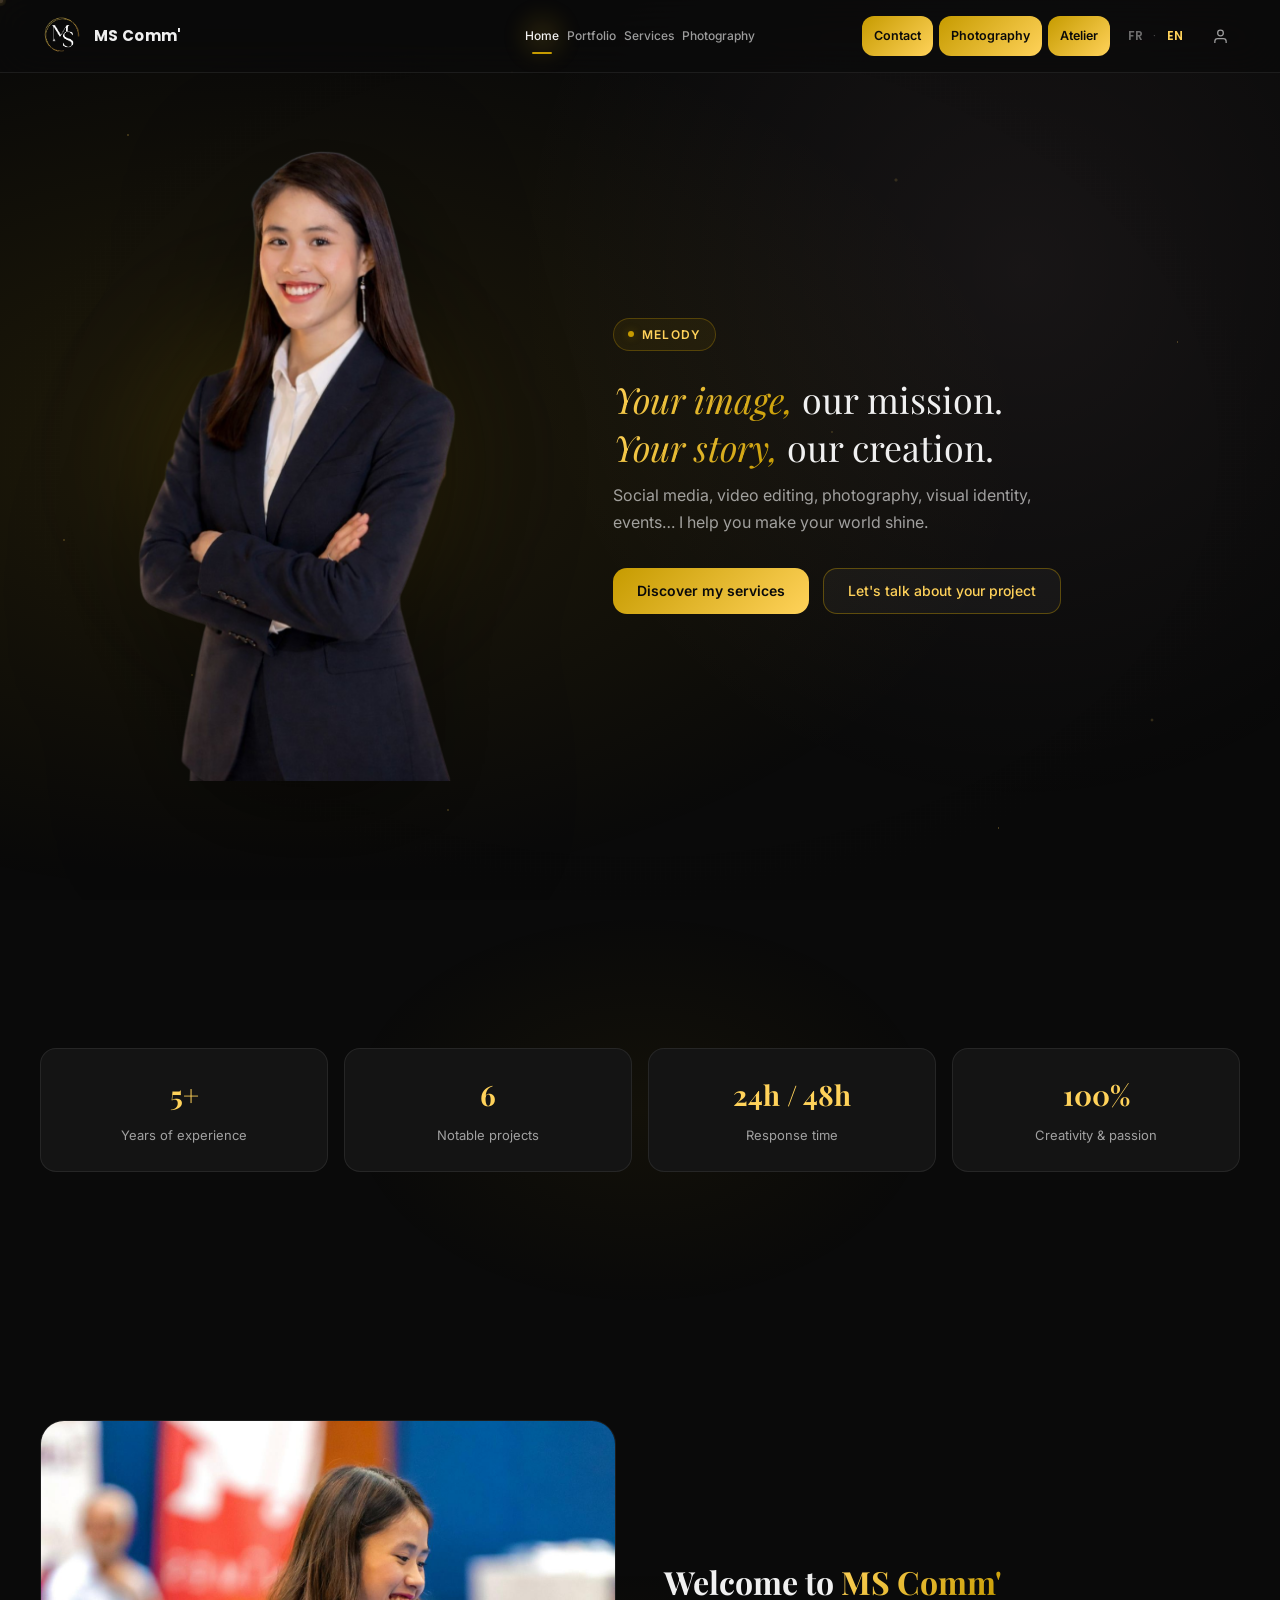
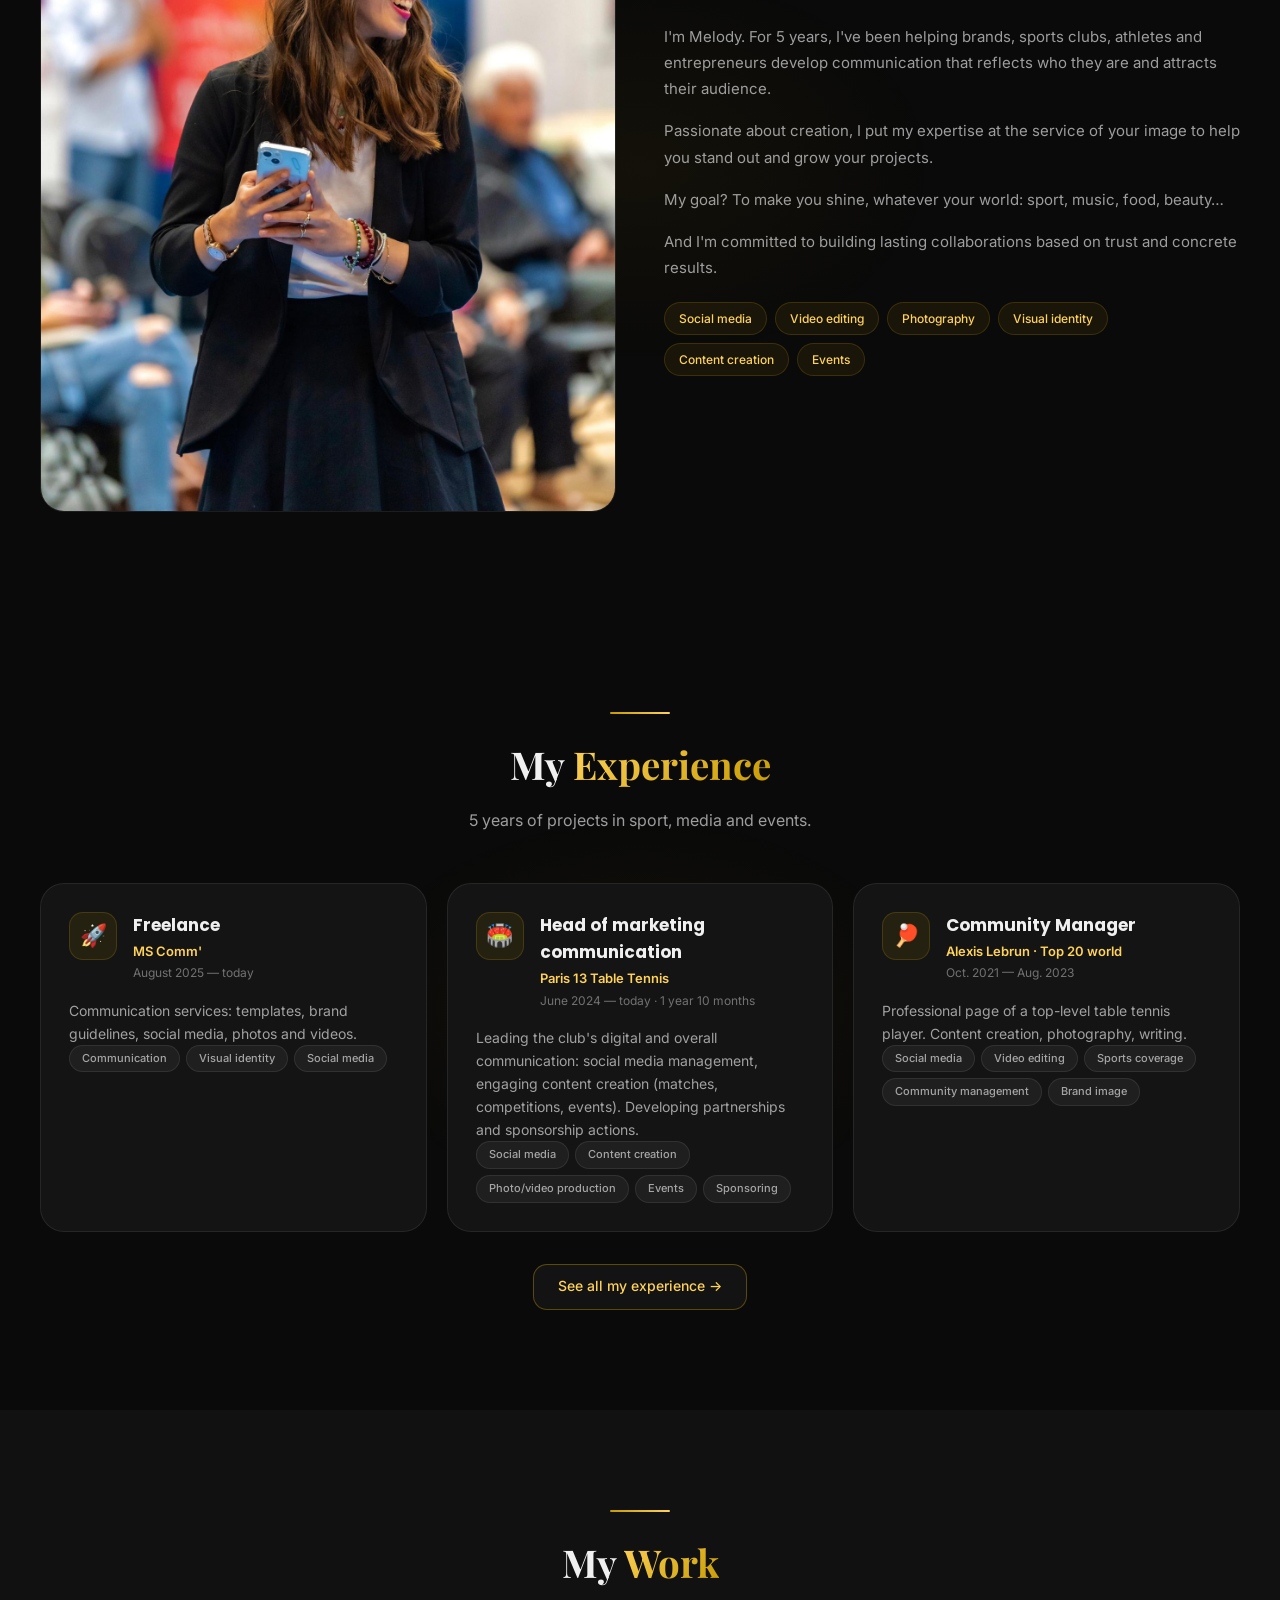
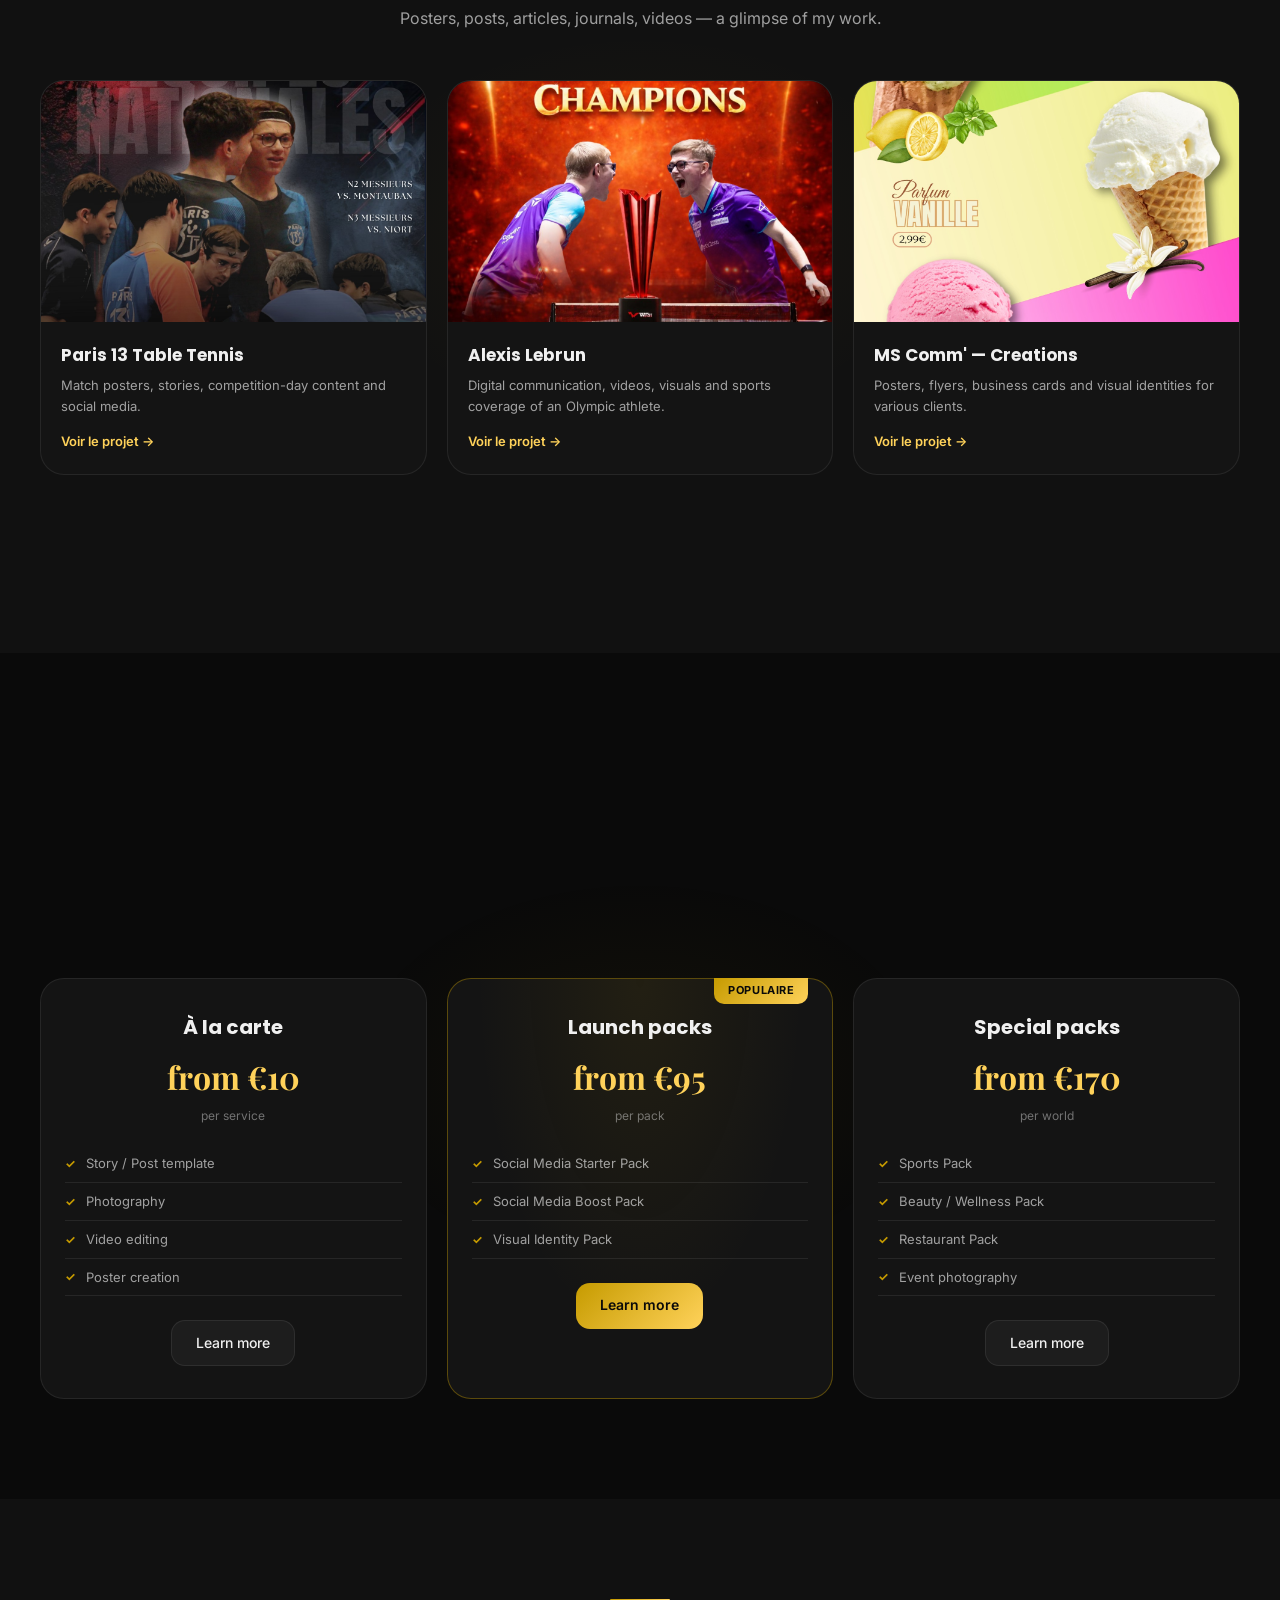
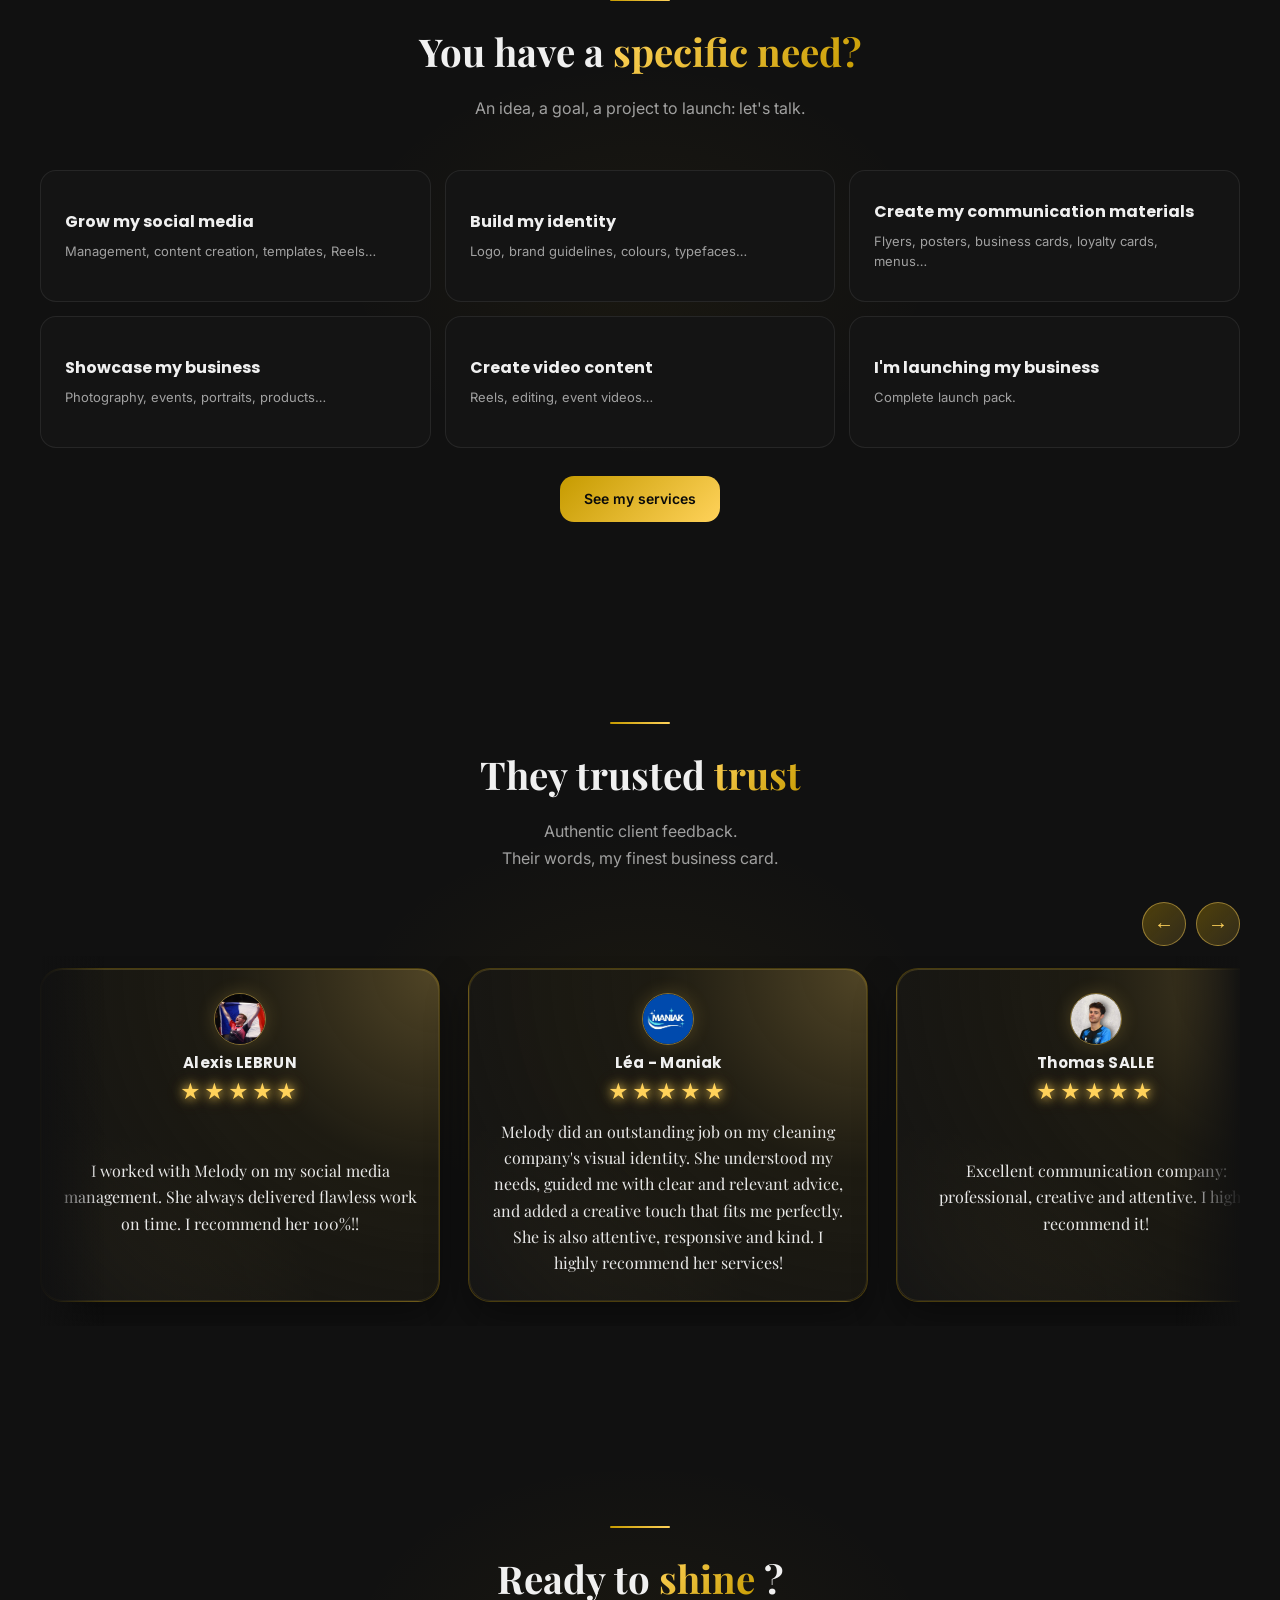
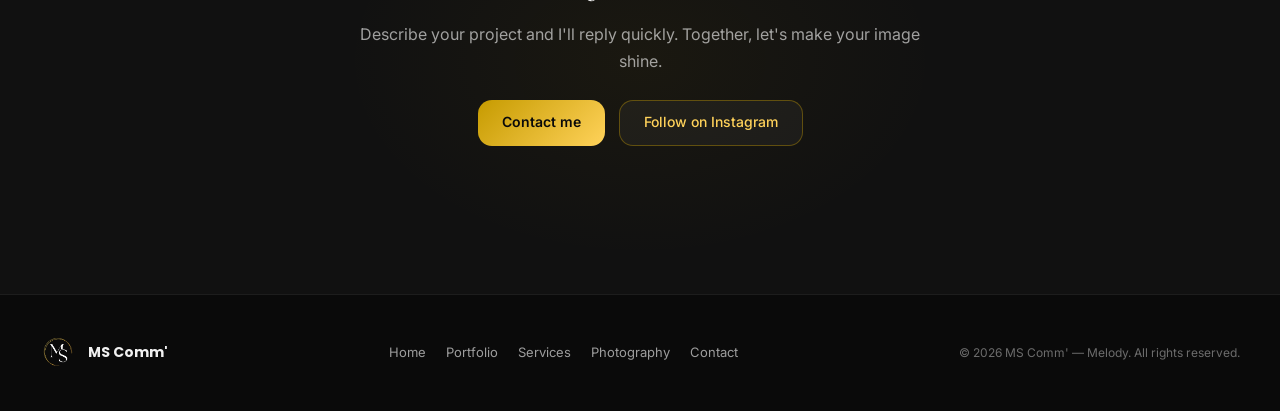
==== index.html @ a0e19357 "fix: align responsive public header" ====
<!doctype html>
<html lang="fr">
<head>
  <meta charset="UTF-8" />
  <meta name="viewport" content="width=device-width, initial-scale=1.0" />
  <meta name="color-scheme" content="dark" />
  <title>MS Comm' | Prestations de services de communication</title>
  <meta name="description" content="Des supports de communication créatifs, pensés pour votre activité." />
  <meta name="keywords" content="communication sportive, agence communication sport, média sportif, événementiel sportif Paris, réseaux sociaux sport, photographie sportive, vidéo sport, contenu sportif, identité visuelle club, marketing sportif, communication athlète, Melody MS Comm, Paris, Île-de-France" />
  <meta name="author" content="Melody MS Comm'" />
  <meta name="robots" content="index, follow" />
  <meta name="geo.region" content="FR-75" />
  <meta name="geo.placename" content="Paris" />
  <meta name="geo.position" content="48.8566;2.3522" />
  <meta name="ICBM" content="48.8566,2.3522" />
  <meta name="language" content="fr" />
  <meta name="category" content="Communication, Sport, Média, Événementiel" />
  
  <!-- Open Graph / Facebook -->
  <meta property="og:type" content="website" />
  <meta property="og:url" content="https://ms-comm.github.io/" />
  <meta property="og:title" content="MS Comm' | Prestations de services de communication" />
  <meta property="og:description" content="Des supports de communication créatifs, pensés pour votre activité." />
  <meta property="og:image" content="https://ms-comm.github.io/assets/data/logo_white-removebg.png" />
  <meta property="og:locale" content="fr_FR" />
  <meta property="og:site_name" content="MS Comm'" />
  
  <!-- Twitter -->
  <meta property="twitter:card" content="summary_large_image" />
  <meta property="twitter:url" content="https://ms-comm.github.io/" />
  <meta property="twitter:title" content="MS Comm' | Prestations de services de communication" />
  <meta property="twitter:description" content="Des supports de communication créatifs, pensés pour votre activité." />
  <meta property="twitter:image" content="https://ms-comm.github.io/assets/data/logo_white-removebg.png" />
  <meta property="twitter:creator" content="@mscomm" />
  <link rel="canonical" href="https://ms-comm.github.io/" />
  <link rel="manifest" href="manifest.json" />
  <link rel="icon" type="image/png" href="assets/data/logo_white-removebg.png" />
  <link rel="apple-touch-icon" href="assets/data/logo_white-removebg.png" />
  <link rel="preconnect" href="https://fonts.googleapis.com" />
  <link rel="preconnect" href="https://fonts.gstatic.com" crossorigin />
  <link rel="stylesheet" href="assets/css/style.css?v=20260926" />
  <link rel="stylesheet" href="assets/css/account.css?v=20260913" />
  <script src="assets/js/main.js?v=20260925" defer></script>
  <script src="assets/js/i18n.js?v=20260921" defer></script>
  <script src="assets/js/account.js?v=20260918" defer></script>
  <script src="assets/js/track.js" defer></script>
  <link rel="sitemap" type="application/xml" href="/sitemap.xml" />

  <!-- JSON-LD Schema.org -->
  <script type="application/ld+json">
  {
    "@context": "https://schema.org",
    "@type": "ProfessionalService",
    "name": "MS Comm'",
    "url": "https://ms-comm.github.io/",
    "logo": "https://ms-comm.github.io/assets/data/logo_white-removebg.png",
    "image": "https://ms-comm.github.io/assets/data/logo_white-removebg.png",
    "description": "Spécialiste en communication sportive, média et événementiel à Paris. Création de contenu, réseaux sociaux, photographie, vidéo, identité visuelle.",
    "address": {
      "@type": "PostalAddress",
      "addressLocality": "Paris",
      "addressRegion": "Île-de-France",
      "addressCountry": "FR"
    },
    "geo": {
      "@type": "GeoCoordinates",
      "latitude": 48.8566,
      "longitude": 2.3522
    },
    "areaServed": "Paris, Île-de-France, France",
    "founder": {
      "@type": "Person",
      "name": "Melody",
      "jobTitle": "Chargée de communication"
    },
    "serviceType": ["Communication sportive", "Gestion réseaux sociaux", "Photographie sportive", "Vidéo événementielle", "Identité visuelle", "Community management"],
    "priceRange": "€€",
    "sameAs": [
      "https://www.instagram.com/ms_communication_france/"
    ]
  }
  </script>
</head>
<body>

  <canvas id="sparkle-canvas"></canvas>

  <header class="topbar">
    <div class="container">
      <div class="topbar-inner">
        <a class="brand" href="index.html">
          <img class="brand-logo" src="assets/data/logo_black-removebg.png" alt="MS Comm' logo" />
          <div class="brand-text">
            <strong>MS Comm'</strong>
            <span data-i18n="nav.tagline">Prestataire de services de communication</span>
          </div>
        </a>

        <nav class="nav">
          <a href="index.html" class="active" data-i18n="nav.home">Accueil</a>
          <a href="experiences.html" data-i18n="nav.experiences">Expériences</a>
          <a href="services.html" data-i18n="nav.services">Services</a>
          <a href="portfolio.html" data-i18n="nav.portfolio">Portfolio</a>
          <a href="photos.html" data-i18n="nav.photography">Photographie</a>
          <a href="contact.html" data-i18n="nav.contact">Contact</a>
        </nav>

        <div class="nav-actions" style="display:flex;align-items:center;gap:10px">
          <a class="nav-cta" href="contact.html" data-i18n="nav.cta">Demander un devis</a>
          <button class="mobile-toggle" id="menuBtn" type="button" aria-label="Menu">
            <svg width="20" height="20" viewBox="0 0 24 24" fill="none"><path d="M4 7h16M4 12h16M4 17h16" stroke="currentColor" stroke-width="2" stroke-linecap="round"/></svg>
          </button>
        </div>
      </div>
    </div>
  </header>

  <div class="drawer" id="drawer">
    <a href="index.html" data-i18n="nav.home">Accueil</a>
    <a href="experiences.html" data-i18n="nav.experiences">Expériences</a>
    <a href="services.html" data-i18n="nav.services">Services</a>
    <a href="portfolio.html" data-i18n="nav.portfolio">Portfolio</a>
    <a href="photos.html" data-i18n="nav.photography">Photographie</a>
    <a href="contact.html" data-i18n="nav.contact">Contact</a>
  </div>

  <main>

    <!-- ===== HERO ===== -->
    <section class="page-hero" id="home">
      <div class="container">
        <div class="hero-split">

          <div class="hero-image-wrap reveal-left">
            <div class="hero-glow"></div>
            <img src="assets/data/Melody_detour_rmbg_image_2.png" alt="Melody — MS Comm'" />
          </div>

          <div class="hero-content reveal-right">
            <div class="hero-label"><span class="dot"></span> Melody</div>

            <h1 class="hero-quote">
              <span class="gold" data-i18n="hero.line1a">Votre image,</span> <span data-i18n="hero.line1b">notre mission.</span><br>
              <span class="gold" data-i18n="hero.line2a">Votre histoire,</span> <span data-i18n="hero.line2b">notre création.</span>
            </h1>

            <p class="hero-sub" data-i18n="hero.sub">
              Réseaux sociaux, montage vidéo, photographie, identité visuelle, événementiel…
              Je vous accompagne pour faire briller votre univers.
            </p>

            <div class="hero-btns">
              <a class="btn btn-gold" href="services.html" data-i18n="hero.btn.services">Découvrir mes services</a>
              <a class="btn btn-outline-gold" href="contact.html" data-i18n="hero.btn.contact">Parlons de votre projet</a>
            </div>
          </div>

        </div>
      </div>
    </section>

    <!-- ===== STATS ===== -->
    <section class="section has-glow">
      <div class="container">
        <div class="stats-bar reveal stagger">
          <div class="stat-item">
            <strong data-i18n="stats.years.num">5+</strong>
            <span data-i18n="stats.years.label">Années d'expérience</span>
          </div>
          <div class="stat-item">
            <strong data-i18n="stats.projects.num">6</strong>
            <span data-i18n="stats.projects.label">Projets marquants</span>
          </div>
          <div class="stat-item">
            <strong data-i18n="stats.speed.num">24h / 48h</strong>
            <span data-i18n="stats.speed.label">Réactivité</span>
          </div>
          <div class="stat-item">
            <strong data-i18n="stats.creativity.num">100%</strong>
            <span data-i18n="stats.creativity.label">Créativité & passion</span>
          </div>
        </div>
      </div>
    </section>

    <!-- ===== À PROPOS ===== -->
    <section class="section has-glow" id="about">
      <div class="container">
        <div class="about-split">
          <div class="about-image reveal-left">
            <img src="assets/data/Melody_image_1.jpeg" alt="Melody en événement sportif" />
          </div>
          <div class="about-text reveal-right">
            <h2><span data-i18n="about.title">Bienvenue chez</span> <span class="gold">MS Comm'</span></h2>
            <p data-i18n="about.p1">
              Je m'appelle Melody. Depuis 5 ans, j'accompagne marques, clubs de sport, athlètes et entrepreneurs
              à développer une communication qui leur ressemble et qui attire leur audience.
            </p>
            <p data-i18n="about.p2">
              Passionnée de création, je mets mon expertise au service de votre image pour vous aider
              à vous démarquer et à faire grandir vos projets.
            </p>
            <p data-i18n="about.p3">
              Mon objectif ? Vous faire briller, quel que soit votre univers : sport, musique, restauration, beauté…
            </p>
            <p data-i18n="about.p4">
              Et j'ai à cœur de construire des collaborations durables, basées sur la confiance et des résultats concrets.
            </p>
            <div class="skills">
              <span class="skill-tag" data-i18n="skills.social">Réseaux sociaux</span>
              <span class="skill-tag" data-i18n="skills.video">Montage vidéo</span>
              <span class="skill-tag" data-i18n="skills.photo">Photographie</span>
              <span class="skill-tag" data-i18n="skills.visual">Identité visuelle</span>
              <span class="skill-tag" data-i18n="skills.content">Création de contenu</span>
              <span class="skill-tag" data-i18n="skills.events">Événementiel</span>
            </div>
          </div>
        </div>
      </div>
    </section>

    <!-- ===== APERÇU EXPÉRIENCES ===== -->
    <section class="section has-glow">
      <div class="container">
        <div class="section-header reveal">
          <div class="section-line"></div>
          <h2>Mes <span class="gold">Expériences</span></h2>
          <p data-i18n="index.exp.sub">5 ans de projets dans le sport, les médias, et l'événementiel.</p>
        </div>

        <div class="exp-grid reveal stagger">

          <div class="exp-card">
            <div class="exp-card-head">
              <div class="exp-icon">🚀</div>
              <div class="exp-meta">
                <h3 data-i18n="index.exp.card1.role">Auto-entrepreneur</h3>
                <div class="company">MS Comm'</div>
                <div class="dates" data-i18n="index.exp.card1.dates">août 2025 — aujourd'hui</div>
              </div>
            </div>
            <p data-i18n="index.exp.card1.desc">Prestations de communication : templates, chartes graphiques, réseaux sociaux, photos et vidéos.</p>
            <div class="exp-tags">
              <span class="exp-tag">Communication</span>
              <span class="exp-tag">Identité visuelle</span>
              <span class="exp-tag">Réseaux sociaux</span>
            </div>
          </div>

          <div class="exp-card">
            <div class="exp-card-head">
              <div class="exp-icon">🏟️</div>
              <div class="exp-meta">
                <h3 data-i18n="index.exp.card2.role">Responsable communication marketing</h3>
                <div class="company">Paris 13 Tennis de Table</div>
                <div class="dates" data-i18n="index.exp.card2.dates">juin 2024 — aujourd'hui · 1 an 10 mois</div>
              </div>
            </div>
            <p data-i18n="index.exp.card2.desc">Pilotage de la communication digitale et globale du club : gestion des réseaux sociaux, création de contenus engageants (matchs, compétitions, événements). Développement de partenariats et actions de sponsoring.</p>
            <div class="exp-tags">
              <span class="exp-tag">Réseaux sociaux</span>
              <span class="exp-tag">Création de contenu</span>
              <span class="exp-tag">Production photo/vidéo</span>
              <span class="exp-tag">Événementiel</span>
              <span class="exp-tag">Sponsoring</span>
            </div>
          </div>

          <div class="exp-card">
            <div class="exp-card-head">
              <div class="exp-icon">🏓</div>
              <div class="exp-meta">
                <h3 data-i18n="index.exp.card3.role">Community Manager</h3>
                <div class="company">Alexis Lebrun · Top 20 mondial</div>
                <div class="dates" data-i18n="index.exp.card3.dates">oct. 2021 — août 2023</div>
              </div>
            </div>
            <p data-i18n="index.exp.card3.desc">Page professionnelle d'un pongiste de haut niveau. Création de contenu, photographie, rédaction.</p>
            <div class="exp-tags">
              <span class="exp-tag">Réseaux sociaux</span>
              <span class="exp-tag">Montage vidéo</span>
              <span class="exp-tag">Couverture sportive</span>
              <span class="exp-tag">Community management</span>
              <span class="exp-tag">Image de marque</span>
            </div>
          </div>

        </div>

        <div style="text-align:center;margin-top:32px" class="reveal">
          <a class="btn btn-outline-gold" href="experiences.html" data-i18n="index.exp.cta">Voir toutes mes expériences →</a>
        </div>
      </div>
    </section>

    <!-- ===== APERÇU PORTFOLIO ===== -->
    <section class="section has-glow" style="background:var(--bg-2)">
      <div class="container">
        <div class="section-header reveal">
          <div class="section-line"></div>
          <h2>Mes <span class="gold">Réalisations</span></h2>
          <p data-i18n="index.portfolio.sub">Affiches, posts, articles, journaux, vidéos — un aperçu de mon travail.</p>
        </div>

        <div class="preview-grid reveal stagger">

          <a class="preview-card" href="portfolio.html">
            <div class="preview-thumb">
              <img src="assets/data/affiche_paris13_1.jpeg" alt="Affiche Paris 13 TT" />
            </div>
            <div class="preview-body">
              <h3 data-i18n="index.portfolio.card1.title">Paris 13 Tennis de Table</h3>
              <p data-i18n="index.portfolio.card1.sub">Affiches de matchs, stories, contenus jour de compétition et réseaux sociaux.</p>
              <span class="preview-link" data-i18n="index.portfolio.link">Voir le projet →</span>
            </div>
          </a>

          <a class="preview-card" href="portfolio.html">
            <div class="preview-thumb">
              <img src="assets/data/MsComm_affiche_6.jpeg" alt="Alexis Lebrun" />
            </div>
            <div class="preview-body">
              <h3 data-i18n="index.portfolio.card2.title">Alexis Lebrun</h3>
              <p data-i18n="index.portfolio.card2.sub">Communication digitale, vidéos, visuels et couverture sportive d'un athlète olympique.</p>
              <span class="preview-link" data-i18n="index.portfolio.link">Voir le projet →</span>
            </div>
          </a>

          <a class="preview-card" href="portfolio.html">
            <div class="preview-thumb">
              <img src="assets/data/MsComm_affiche_1.jpeg" alt="Créations MS Comm'" />
            </div>
            <div class="preview-body">
              <h3 data-i18n="index.portfolio.card3.title">MS Comm' — Créations</h3>
              <p data-i18n="index.portfolio.card3.sub">Affiches, flyers, cartes de visite et identité visuelle pour divers clients.</p>
              <span class="preview-link" data-i18n="index.portfolio.link">Voir le projet →</span>
            </div>
          </a>

        </div>

        <div style="text-align:center;margin-top:32px" class="reveal">
          <a class="btn btn-outline-gold" href="portfolio.html" data-i18n="index.portfolio.cta">Voir tout le portfolio →</a>
        </div>
      </div>
    </section>

    <!-- ===== CTA SERVICES ===== -->
    <section class="section has-glow">
      <div class="container">
        <div class="section-header reveal">
          <div class="section-line"></div>
          <h2>Ce que je <span class="gold">propose</span></h2>
          <p class="services-intro-line"><span data-i18n="index.services.sub1">Templates, chartes graphiques, flyers, affiches, photos, réels, gestion de réseaux sociaux…</span> <br><span data-i18n="index.services.sub2">Des solutions adaptées à chaque univers.</span></p>
        </div>

        <div class="services-grid reveal stagger">
          <div class="service-card">
            <h3 data-i18n="services.alacarte.name">À la carte</h3>
            <div class="price" data-i18n="services.alacarte.price">dès 10€</div>
            <div class="price-note" data-i18n="services.alacarte.priceNote">par prestation</div>
            <ul class="service-list">
              <li data-i18n="services.alacarte.item1">Template Story / Publication</li>
              <li data-i18n="skills.photo">Photographie</li>
              <li data-i18n="skills.video">Montage vidéo</li>
              <li data-i18n="services.alacarte.item3">Création d'affiches</li>
            </ul>
            <a class="btn" href="services.html" data-i18n="services.alacarte.cta">En savoir plus</a>
          </div>

          <div class="service-card featured">
            <h3 data-i18n="services.packs.name">Packs de lancement</h3>
            <div class="price" data-i18n="services.packs.price">dès 95€</div>
            <div class="price-note" data-i18n="services.packs.priceNote">par pack</div>
            <ul class="service-list">
              <li data-i18n="services.packs.item1">Pack Réseaux Sociaux Starter</li>
              <li data-i18n="services.packs.item2">Pack Réseaux Sociaux Boost</li>
              <li data-i18n="services.packs.item3">Pack Identité Visuelle</li>
            </ul>
            <a class="btn btn-gold" href="services.html" data-i18n="services.alacarte.cta">En savoir plus</a>
          </div>

          <div class="service-card">
            <h3 data-i18n="services.special.name">Packs spéciaux</h3>
            <div class="price" data-i18n="services.special.price">dès 170€</div>
            <div class="price-note" data-i18n="services.special.priceNote">par univers</div>
            <ul class="service-list">
              <li data-i18n="services.special.item1">Pack Sportif</li>
              <li data-i18n="services.special.item2">Pack Beauté / Bien-être</li>
              <li data-i18n="services.special.item3">Pack Restaurant</li>
              <li data-i18n="services.special.item4">Photographie événementielle</li>
            </ul>
            <a class="btn" href="services.html" data-i18n="services.alacarte.cta">En savoir plus</a>
          </div>
        </div>
      </div>
    </section>

    <!-- ===== BESOINS ===== -->
    <section class="section has-glow needs-section" id="needs">
      <div class="container">
        <div class="section-header reveal">
          <div class="section-line"></div>
          <h2>Vous avez un <span class="gold">besoin précis&nbsp;?</span></h2>
          <p>Une idée, un objectif, un projet à lancer&nbsp;: parlons-en.</p>
        </div>

        <div class="needs-grid reveal stagger">
          <a class="need-item" href="services.html">
            <h3>Développer mes réseaux sociaux</h3>
            <p>Gestion, création de contenu, templates, Reels…</p>
          </a>
          <a class="need-item" href="services.html">
            <h3>Créer mon identité</h3>
            <p>Logo, charte graphique, couleurs, typographies…</p>
          </a>
          <a class="need-item" href="services.html">
            <h3>Créer mes supports de communication</h3>
            <p>Flyers, affiches, cartes de visite, cartes de fidélité, menus…</p>
          </a>
          <a class="need-item" href="services.html">
            <h3>Mettre mon activité en valeur</h3>
            <p>Photographie, événements, portraits, produits…</p>
          </a>
          <a class="need-item" href="services.html">
            <h3>Créer du contenu vidéo</h3>
            <p>Reels, montage, vidéos événementielles…</p>
          </a>
          <a class="need-item" href="services.html">
            <h3>Je lance mon entreprise</h3>
            <p>Pack de lancement complet.</p>
          </a>
        </div>

        <div class="needs-cta reveal">
          <a class="btn btn-gold" href="services.html">Voir mes services</a>
        </div>
      </div>
    </section>

    <!-- ===== AVIS CLIENTS ===== -->
    <section class="section has-glow testimonials-section" style="background:var(--bg-2)">
      <div class="container">
        <div class="section-header reveal">
          <div class="section-line"></div>
          <h2>Ils m'ont fait <span class="gold">confiance</span></h2>
           <p data-i18n="testimonials.sub1">Des retours clients authentiques.</p>
          <p data-i18n="testimonials.sub2">Leurs mots, ma plus belle carte de visite.</p>
        </div>

        <div class="testimonials-controls reveal" aria-label="Contrôles des avis">
          <button class="testimonial-nav" id="testimonialsPrev" type="button" aria-label="Avis précédent">←</button>
          <button class="testimonial-nav" id="testimonialsNext" type="button" aria-label="Avis suivant">→</button>
        </div>

        <div class="testimonials-rail-wrap reveal">
          <div class="testimonials-rail" id="testimonialsRail" tabindex="0" aria-label="Avis clients, défilement horizontal">
            <div class="testimonials-inner" id="testimonialsInner">
            <article class="testimonial-card">
              <div class="testimonial-head">
                <img class="testimonial-photo" src="assets/data/profile_Alexis_Lebrun.jpeg" alt="Alexis Lebrun" />
                <div>
                  <h3>Alexis LEBRUN</h3>
                </div>
              </div>
              <p>J'ai travaillé avec Melody pour la gestion de mes réseaux sociaux. Elle a toujours livré un travail impeccable et dans les délais. Je recommande à 100% !!</p>
            </article>

            <article class="testimonial-card">
              <div class="testimonial-head">
                <img class="testimonial-photo" src="assets/data/profile_maniak.jpeg" alt="Léa Maniak" />
                <div>
                  <h3>Léa - Maniak</h3>
                </div>
              </div>
              <p>Melody a fait un travail remarquable sur l'identité visuelle de mon entreprise de nettoyage. Elle a su comprendre mes besoins, me guider avec des conseils clairs et pertinents, et apporter une touche créative qui me correspond parfaitement. En plus de ses compétences, c'est une personne à l'écoute, réactive et toujours bienveillante. Je recommande vivement ses services !</p>
            </article>

            <article class="testimonial-card">
              <div class="testimonial-head">
                <img class="testimonial-photo" src="assets/data/profile_Thomas_Sale.jpeg" alt="Thomas Salle" />
                <div>
                  <h3>Thomas SALLE</h3>
                </div>
              </div>
              <p>Excellente entreprise de communication : professionnelle, créative et à l'écoute. Je recommande vivement !</p>
            </article>

            <article class="testimonial-card">
              <div class="testimonial-head">
                <span class="testimonial-avatar">HL</span>
                <div>
                  <h3>Harry LENG</h3>
                </div>
              </div>
              <p>J'ai fait appel à Melody pour l'affiche de l'événement de fanfare de mon école. Elle a été très réactive et m'a rendu un travail qualité. Je recommande !</p>
            </article>

            <article class="testimonial-card">
              <div class="testimonial-head">
                <span class="testimonial-avatar">OH</span>
                <div>
                  <h3>Oumehani HOSENALLY</h3>
                </div>
              </div>
              <p>Melody a monté mes vidéos pour mon compte de pâtisseries. J'ai reçu le montage largement dans les délais avec un travail très professionnel ! Merci beaucoup pour ton travail !</p>
            </article>

            <article class="testimonial-card">
              <div class="testimonial-head">
                <span class="testimonial-avatar">JT</span>
                <div>
                  <h3>Jeremy TAN</h3>
                </div>
              </div>
              <p>Melody a réalisé le montage de mon vlog et de plusieurs réels sur mon compte Instagram en respectant totalement mes instructions ! Merci beaucoup MS Comm' !</p>
            </article>

            <article class="testimonial-card">
              <div class="testimonial-head">
                <img class="testimonial-photo" src="assets/data/profile_Thomas_guignat.jpeg" alt="Thomas Guignat" />
                <div>
                  <h3>Thomas GUIGNAT</h3>
                </div>
              </div>
              <p>Un travail professionnel, communication régulière et rapide, un réel accompagnement dans la démarche. Je recommande ++++ n'attendez plus, c'est à vous de jouer !</p>
            </article>

            <article class="testimonial-card">
              <div class="testimonial-head">
                <img class="testimonial-photo" src="assets/data/profile_Arnaud_Broton.jpeg" alt="Arno Brotons" />
                <div>
                  <h3>Arno BROTONS</h3>
                </div>
              </div>
              <p>J'ai travaillé avec MS Comm' pour la réalisation d'un de mes vlogs pour les réseaux sociaux. Rendu professionnel et très rapide ! Merci Melody 😁</p>
            </article>

            <article class="testimonial-card">
              <div class="testimonial-head">
                <span class="testimonial-avatar">MP</span>
                <div>
                  <h3>Mélina PHENG</h3>
                </div>
              </div>
              <p>J'avais besoin de communication pour ma compétition de natation. Melody a assuré mon compte durant l'échéance de manière très professionnelle, merci !</p>
            </article>

            <article class="testimonial-card">
              <div class="testimonial-head">
                <img class="testimonial-photo" src="assets/data/profile_Lois_Adam.jpeg" alt="Loïs Adam" />
                <div>
                  <h3>Loïs ADAM</h3>
                </div>
              </div>
              <p>Une professionnelle qui prend son travail à cœur. Melody maîtrise à la perfection la communication sur les réseaux sociaux avec une qualité irréprochable. Je recommande ses services !</p>
            </article>

            <article class="testimonial-card">
              <div class="testimonial-head">
                <span class="testimonial-avatar">AN</span>
                <div>
                  <h3>Arnaud NICOLAZZI</h3>
                </div>
              </div>
              <p>Très bon travail de Mélody. Elle a répondu rapidement à ma demande. Elle m'a fait un travail de qualité. Elle est professionnelle, je la recommande vivement.</p>
            </article>

            <article class="testimonial-card">
              <div class="testimonial-head">
                <span class="testimonial-avatar">RL</span>
                <div>
                  <h3>Roseline LUONG</h3>
                </div>
              </div>
              <p>Très satisfaite du travail de Melody ! Disponible, professionnelle et toujours avec le sourire !</p>
            </article>

            <article class="testimonial-card">
              <div class="testimonial-head">
                <img class="testimonial-photo" src="assets/data/profile_Florian_Bourrasseau.jpeg" alt="Florian Bourrassaud" />
                <div>
                  <h3>Florian BOURRASSAUD</h3>
                </div>
              </div>
              <p>Travail au top. Très bon potentiel 🙏🏼</p>
            </article>

            <article class="testimonial-card">
              <div class="testimonial-head">
                <span class="testimonial-avatar">VH</span>
                <div>
                  <h3>Victor HUYGUES-LACOUR</h3>
                </div>
              </div>
              <p>Super accompagnement !</p>
            </article>

            <article class="testimonial-card">
              <div class="testimonial-head">
                <img class="testimonial-photo" src="assets/data/profile_Leo_Cohen.jpeg" alt="Léo Cohen" />
                <div>
                  <h3>Léo COHEN</h3>
                </div>
              </div>
              <p>Très satisfait de mon expérience, Mélody est à l'écoute et très professionnelle. Le résultat est encore mieux que ce que j'imaginais, je recommande !</p>
            </article>

            <article class="testimonial-card">
              <div class="testimonial-head">
                <span class="testimonial-avatar">SP</span>
                <div>
                  <h3>Sophie PHENG</h3>
                </div>
              </div>
              <p>J'ai fait confiance à Melody pour me faire 3 montages de réels pour mon Instagram. Le travail a été fait rapidement et avec beaucoup de professionnalisme ! Je recommande 👍</p>
            </article>

            <article class="testimonial-card">
              <div class="testimonial-head">
                <img class="testimonial-photo" src="assets/data/Profile_Felix_Lebrun.jpeg" alt="Félix Lebrun" />
                <div>
                  <h3>Félix LEBRUN</h3>
                </div>
              </div>
              <p>Super content du travail de Melody, investie, passionnée et de confiance. Je recommande fortement !</p>
            </article>
            </div>
          </div>
        </div>
      </div>
    </section>

    <!-- ===== CTA FINAL ===== -->
    <section class="section has-glow" style="background:var(--bg-2)">
      <div class="container">
        <div class="section-header reveal">
          <div class="section-line"></div>
          <h2>Prêt·e à <span class="gold">briller</span> ?</h2>
          <p data-i18n="cta.sub">Décrivez votre projet et je vous répondrai rapidement. Ensemble, faisons rayonner votre image.</p>
          <div style="margin-top:24px;display:flex;gap:14px;justify-content:center;flex-wrap:wrap">
            <a class="btn btn-gold" href="contact.html" data-i18n="cta.btn1">Me contacter</a>
            <a class="btn btn-outline-gold" href="https://www.instagram.com/ms_communication_france/" target="_blank" rel="noopener" data-i18n="cta.btn2">Suivre sur Instagram</a>
          </div>
        </div>
      </div>
    </section>

  </main>

  <!-- ===== FOOTER ===== -->
  <footer class="footer">
    <div class="container">
      <div class="footer-inner">
        <div class="footer-brand">
          <img src="assets/data/logo_black-removebg.png" alt="MS" />
          <span>MS Comm'</span>
        </div>
        <div class="footer-links">
          <a href="index.html" data-i18n="nav.home">Accueil</a>
          <a href="experiences.html" data-i18n="nav.experiences">Expériences</a>
          <a href="services.html" data-i18n="nav.services">Services</a>
          <a href="portfolio.html" data-i18n="nav.portfolio">Portfolio</a>
          <a href="photos.html" data-i18n="nav.photography">Photographie</a>
          <a href="contact.html" data-i18n="nav.contact">Contact</a>
        </div>
        <div class="footer-copy">© <span id="year"></span> MS Comm' — Melody. Tous droits réservés.</div>
      </div>
    </div>
  </footer>

  <button class="scroll-top" id="scrollTop" aria-label="Retour en haut">
    <svg viewBox="0 0 24 24" fill="none"><path d="M12 19V5m0 0l-7 7m7-7l7 7" stroke="currentColor" stroke-width="2" stroke-linecap="round" stroke-linejoin="round"/></svg>
  </button>

</body>
</html>
---- assets/css/style.css ----
/* ===== MS Comm' — Elegant Multi-Page Portfolio ===== */
@import url('https://fonts.googleapis.com/css2?family=Dancing+Script:wght@400;600&family=Playfair+Display:ital,wght@0,400;0,700;1,400&family=Inter:wght@300;400;500;600;700&family=Poppins:wght@600;700;800&display=swap');

:root {
  --bg: #0a0a0a;
  --bg-2: #111111;
  --bg-card: #141414;
  --panel: rgba(255,255,255,0.04);
  --panel-hover: rgba(255,255,255,0.08);
  --stroke: rgba(255,255,255,0.08);
  --stroke-hover: rgba(255,255,255,0.15);
  --text: #f0f0f0;
  --muted: rgba(255,255,255,0.6);
  --muted-2: rgba(255,255,255,0.4);
  --gold: #c69b00;
  --gold-2: #ffd25a;
  --gold-glow: rgba(198,155,0,0.35);
  --pink: #ffd1dc;
  --pink-soft: rgba(255,209,220,0.1);
  --shadow: 0 20px 60px rgba(0,0,0,0.5);
  --shadow-card: 0 8px 40px rgba(0,0,0,0.35);
  --radius: 16px;
  --radius-lg: 24px;
  --max: 1200px;
  --nav-h: 72px;
  --font-display: 'Playfair Display', Georgia, serif;
  --font-heading: 'Poppins', 'Inter', sans-serif;
  --font-body: 'Inter', system-ui, sans-serif;
}

*,*::before,*::after { box-sizing: border-box; margin: 0; padding: 0; }
html { scroll-behavior: smooth; }

html {
  /* clip et non hidden : `overflow: hidden` fait de l'element un
     conteneur de defilement, ce qui DESACTIVE silencieusement tout
     `position: sticky` a l'interieur. `clip` coupe exactement pareil
     sans creer ce conteneur, donc les barres collantes fonctionnent. */
  overflow-x: clip;
}

body {
  font-family: var(--font-body);
  color: var(--text);
  background: var(--bg);
  /* Voir la note sur html plus haut : hidden tuerait position:sticky. */
  overflow-x: clip;
  line-height: 1.6;
  -webkit-font-smoothing: antialiased;
  position: relative;
  width: 100%;
}

/* Native select popovers inherit the light OS theme on some browsers. Keep
   every menu readable in the dark MS Comm' surface. */
select {
  color-scheme: dark;
  color: var(--text);
  background-color: var(--bg-card);
}
select option,
select optgroup {
  color: var(--text);
  background-color: var(--bg-card);
}
select,
.selection-picker-controls select {
  appearance: none;
  -webkit-appearance: none;
  padding-right: 36px;
  background-image: url("data:image/svg+xml,%3Csvg xmlns='http://www.w3.org/2000/svg' width='14' height='14' viewBox='0 0 24 24' fill='none' stroke='%23ffd25a' stroke-width='2' stroke-linecap='round' stroke-linejoin='round'%3E%3Cpath d='m6 9 6 6 6-6'/%3E%3C/svg%3E");
  background-repeat: no-repeat;
  background-position: right 12px center;
  background-size: 14px;
}

/* ===== STARRY BACKGROUND TEXTURE ===== */
body::before {
  content: '';
  position: fixed;
  inset: 0;
  z-index: 0;
  pointer-events: none;
  background-image:
    radial-gradient(1px 1px at 10% 15%, rgba(255,210,90,0.35) 50%, transparent 100%),
    radial-gradient(1.5px 1.5px at 25% 42%, rgba(255,210,90,0.25) 50%, transparent 100%),
    radial-gradient(0.8px 0.8px at 40% 8%, rgba(255,210,90,0.4) 50%, transparent 100%),
    radial-gradient(1.2px 1.2px at 55% 65%, rgba(255,210,90,0.2) 50%, transparent 100%),
    radial-gradient(2px 2px at 70% 20%, rgba(255,210,90,0.15) 50%, transparent 100%),
    radial-gradient(0.6px 0.6px at 85% 50%, rgba(255,210,90,0.45) 50%, transparent 100%),
    radial-gradient(1px 1px at 15% 75%, rgba(255,210,90,0.3) 50%, transparent 100%),
    radial-gradient(1.8px 1.8px at 90% 80%, rgba(255,210,90,0.18) 50%, transparent 100%),
    radial-gradient(0.7px 0.7px at 50% 35%, rgba(255,210,90,0.38) 50%, transparent 100%),
    radial-gradient(1.3px 1.3px at 35% 90%, rgba(255,210,90,0.22) 50%, transparent 100%),
    radial-gradient(0.9px 0.9px at 65% 48%, rgba(255,210,90,0.32) 50%, transparent 100%),
    radial-gradient(1.6px 1.6px at 5% 60%, rgba(255,210,90,0.2) 50%, transparent 100%),
    radial-gradient(1px 1px at 78% 92%, rgba(255,210,90,0.28) 50%, transparent 100%),
    radial-gradient(0.5px 0.5px at 48% 12%, rgba(255,210,90,0.5) 50%, transparent 100%),
    radial-gradient(1.4px 1.4px at 20% 55%, rgba(255,210,90,0.16) 50%, transparent 100%),
    radial-gradient(0.8px 0.8px at 92% 38%, rgba(255,210,90,0.35) 50%, transparent 100%);
  background-size: 100% 100%;
  animation: starsTwinkle 6s ease-in-out infinite alternate;
}

body::after {
  content: '';
  position: fixed;
  inset: 0;
  z-index: 0;
  pointer-events: none;
  background-image:
    radial-gradient(ellipse at center, transparent 45%, rgba(0,0,0,0.28) 100%),
    repeating-linear-gradient(
      0deg,
      rgba(255,255,255,0.018) 0px,
      rgba(255,255,255,0.018) 1px,
      transparent 1px,
      transparent 4px
    ),
    repeating-linear-gradient(
      90deg,
      rgba(255,255,255,0.014) 0px,
      rgba(255,255,255,0.014) 1px,
      transparent 1px,
      transparent 5px
    );
  mix-blend-mode: soft-light;
  opacity: 0.55;
}

@keyframes starsTwinkle {
  0% { opacity: 0.6; }
  50% { opacity: 1; }
  100% { opacity: 0.7; }
}

a { color: inherit; text-decoration: none; }
img { max-width: 100%; display: block; }
ul { list-style: none; }

.gold {
  background: linear-gradient(135deg, var(--gold-2), var(--gold));
  -webkit-background-clip: text;
  background-clip: text;
  color: transparent;
}

main {
  position: relative;
  z-index: 1;
}

.container {
  width: min(var(--max), calc(100% - 48px));
  margin: 0 auto;
}

/* ===== SPARKLE CANVAS ===== */
#sparkle-canvas {
  position: fixed;
  inset: 0;
  z-index: 0;
  pointer-events: none;
}

/* ===== NAVIGATION ===== */
.topbar {
  position: fixed;
  inset: 0 0 auto 0;
  z-index: 100;
  background: rgba(10,10,10,0.7);
  backdrop-filter: blur(20px) saturate(1.4);
  border-bottom: 1px solid var(--stroke);
  transition: background 0.3s;
}

.topbar-inner {
  display: grid;
  grid-template-columns: minmax(230px, 1fr) auto minmax(330px, 1fr);
  align-items: center;
  gap: clamp(18px, 3vw, 44px);
  height: var(--nav-h);
}

/* Header alignment: the brand owns the left rail, the primary menu stays
   mathematically centred, and account/language/actions hug the right rail. */
.topbar > .container { width: min(var(--max), calc(100% - 32px)); }
.brand { justify-self: start; min-width: 0; }
.nav { justify-self: center; justify-content: center; gap: clamp(10px, 1.5vw, 24px); }
.nav-actions { justify-self: end; margin-left: auto; }

.brand {
  display: flex;
  align-items: center;
  gap: 14px;
}

.brand-logo {
  width: 44px;
  height: 44px;
  border-radius: 0;
  object-fit: contain;
  filter: brightness(1.1);
}

.brand-text {
  line-height: 1.15;
}

.brand-text strong {
  display: block;
  font-family: var(--font-heading);
  font-weight: 700;
  font-size: 15px;
  letter-spacing: 0.02em;
}

.brand-text span {
  display: block;
  font-size: 11px;
  color: var(--muted);
  letter-spacing: 0.04em;
  text-transform: uppercase;
}

.nav {
  display: flex;
  align-items: center;
  justify-content: space-between;
  gap: 2px;
  min-width: 0;
}

.nav a {
  isolation: isolate;
  font-size: clamp(13px, 1vw, 15px);
  font-weight: 500;
  color: var(--muted);
  padding: 10px 5px;
  border-radius: 10px;
  transition: all 0.25s ease;
  position: relative;
  white-space: nowrap;
}

.nav a::before {
  content: '';
  position: absolute;
  z-index: -1;
  inset: 50% auto auto 50%;
  width: 118%;
  aspect-ratio: 1;
  border-radius: 50%;
  transform: translate(-50%, -50%) scale(.55);
  background: radial-gradient(circle, rgba(255,210,90,.28) 0%, rgba(198,155,0,.13) 38%, transparent 72%);
  filter: blur(13px);
  opacity: 0;
  pointer-events: none;
  transition: opacity .24s ease, transform .24s cubic-bezier(.22,1,.36,1);
}

.nav a:hover,
.nav a:focus-visible,
.nav a.active {
  color: var(--text);
  background: transparent;
}

.nav a:hover::before,
.nav a:focus-visible::before,
.nav a.active::before {
  opacity: .9;
  transform: translate(-50%, -50%) scale(1);
}

.nav a.active::after {
  content: '';
  position: absolute;
  bottom: 2px;
  left: 50%;
  transform: translateX(-50%);
  width: 20px;
  height: 2px;
  background: var(--gold);
  border-radius: 2px;
}

.nav-cta {
  display: inline-flex;
  align-items: center;
  gap: 8px;
  height: 40px;
  padding: 0 20px;
  border-radius: 12px;
  background: linear-gradient(135deg, var(--gold), var(--gold-2));
  color: #0a0a0a;
  font-weight: 600;
  font-size: 13px;
  transition: transform 0.2s, box-shadow 0.2s;
  border: none;
  cursor: pointer;
}

/* Un libellé d'action courte ne doit jamais se casser en deux lignes :
 * la hauteur fixe de 40px transforme le retour a la ligne en texte tronque.
 * Regle globale, pas seulement dans le palier 961-1180. */
.nav-cta,
.acct-trigger { white-space: nowrap; flex-shrink: 0; }

/* Sous 560px la baseline de marque se replie sur trois lignes et fait
 * doubler la hauteur du bandeau. Le nom suffit a identifier la marque. */
@media (max-width: 560px) {
  .brand-text span { display: none; }
  .brand-text strong { white-space: nowrap; }
}

.nav-cta:hover {
  transform: translateY(-1px);
  box-shadow: 0 8px 24px var(--gold-glow);
}

.mobile-toggle {
  display: none;
  width: 40px;
  height: 40px;
  border-radius: 10px;
  border: 1px solid var(--stroke);
  background: transparent;
  color: var(--text);
  cursor: pointer;
  align-items: center;
  justify-content: center;
}

/* Right-side controls share one rhythm: same 40px rail, even gap, no
   baseline drift between quote CTA, language switch and profile. */
.nav-actions {
  display: inline-flex !important;
  align-items: center;
  justify-content: flex-end;
  gap: 8px;
  min-width: 0;
}

.nav-actions > * { flex: 0 0 auto; }

/* Desktop rail: service shortcuts first, then settings/account at the true
   right edge. DOM injection can happen in a different order, so keep this
   visual contract in CSS. */
.nav-actions .nav-cta-design { order: 1; }
.nav-actions .nav-cta-photo,
.nav-actions .nav-cta-atelier { order: 2; }
.nav-actions .lang-switch { order: 3; }
.nav-actions .acct-control { order: 4; }
.nav-actions .mobile-toggle { order: 5; }

/* ===== BUTTONS ===== */
.btn {
  display: inline-flex;
  align-items: center;
  justify-content: center;
  gap: 8px;
  height: 46px;
  padding: 0 24px;
  border-radius: 14px;
  border: 1px solid var(--stroke);
  background: var(--panel);
  color: var(--text);
  font-size: 14px;
  font-weight: 500;
  cursor: pointer;
  transition: all 0.25s ease;
  font-family: var(--font-body);
}

.btn:hover {
  transform: translateY(-2px);
  background: var(--panel-hover);
  border-color: var(--stroke-hover);
  box-shadow: var(--shadow-card);
}

.btn-gold {
  border: none;
  background: linear-gradient(135deg, var(--gold), var(--gold-2));
  color: #0a0a0a;
  font-weight: 600;
}

.btn-gold:hover {
  box-shadow: 0 12px 32px var(--gold-glow);
}

.btn-outline-gold {
  border-color: rgba(198,155,0,0.4);
  color: var(--gold-2);
}

.btn-outline-gold:hover {
  background: rgba(198,155,0,0.1);
  border-color: var(--gold);
}

/* ===== PAGE HERO (LANDING) ===== */
.page-hero {
  position: relative;
  min-height: 100vh;
  display: flex;
  align-items: center;
  padding: calc(var(--nav-h) + 40px) 0 80px;
  overflow: hidden;
}

.page-hero::before {
  content: '';
  position: absolute;
  inset: 0;
  background:
    radial-gradient(ellipse 60% 50% at 20% 50%, rgba(198,155,0,0.12), transparent),
    radial-gradient(ellipse 40% 60% at 80% 30%, rgba(255,209,220,0.06), transparent);
  pointer-events: none;
}

.hero-split {
  display: grid;
  grid-template-columns: 0.45fr 0.55fr;
  gap: 60px;
  align-items: center;
  position: relative;
  z-index: 1;
}

.hero-image-wrap {
  position: relative;
  display: flex;
  justify-content: center;
}

.hero-image-wrap img {
  width: 100%;
  max-width: 420px;
  height: auto;
  filter: drop-shadow(0 30px 60px rgba(0,0,0,0.5));
  animation: heroFloat 6s ease-in-out infinite;
}

@keyframes heroFloat {
  0%, 100% { transform: translateY(0); }
  50% { transform: translateY(-12px); }
}

.hero-glow {
  position: absolute;
  width: 340px;
  height: 340px;
  border-radius: 50%;
  background: radial-gradient(circle, var(--gold-glow), transparent 70%);
  top: 50%;
  left: 50%;
  transform: translate(-50%, -50%);
  filter: blur(60px);
  z-index: -1;
  animation: glowPulse 4s ease-in-out infinite;
}

@keyframes glowPulse {
  0%, 100% { opacity: 0.5; transform: translate(-50%, -50%) scale(1); }
  50% { opacity: 0.8; transform: translate(-50%, -50%) scale(1.1); }
}

.hero-content {
  max-width: 560px;
}

.hero-label {
  display: inline-flex;
  align-items: center;
  gap: 8px;
  padding: 6px 14px;
  border-radius: 999px;
  border: 1px solid rgba(198,155,0,0.3);
  background: rgba(198,155,0,0.08);
  color: var(--gold-2);
  font-size: 12px;
  font-weight: 600;
  letter-spacing: 0.1em;
  text-transform: uppercase;
  margin-bottom: 24px;
}

.hero-label .dot {
  width: 6px;
  height: 6px;
  border-radius: 50%;
  background: var(--gold);
  box-shadow: 0 0 8px var(--gold-glow);
}

.hero-quote {
  font-family: var(--font-display);
  font-size: clamp(20px, 2.8vw, 40px);
  line-height: 1.35;
  font-weight: 400;
  margin-bottom: 10px;
}

.hero-quote br {
  display: inline;
}

.hero-quote .gold {
  background: linear-gradient(135deg, var(--gold-2), var(--gold));
  -webkit-background-clip: text;
  background-clip: text;
  color: transparent;
  font-style: italic;
}

.hero-sub {
  font-size: 16px;
  color: var(--muted);
  line-height: 1.7;
  margin-bottom: 32px;
  max-width: 48ch;
}

.hero-btns {
  display: flex;
  gap: 14px;
  flex-wrap: wrap;
}

/* ===== SECTION COMMON ===== */
.section {
  padding: 100px 0;
  position: relative;
}

.section.has-glow::before {
  content: '';
  position: absolute;
  top: 50%;
  left: 50%;
  width: 600px;
  height: 400px;
  transform: translate(-50%, -50%);
  background: radial-gradient(ellipse, rgba(198,155,0,0.05), transparent 70%);
  pointer-events: none;
  z-index: 0;
}

.section-header {
  text-align: center;
  margin-bottom: 48px;
}

.section-header h2 {
  font-family: var(--font-display);
  font-size: clamp(28px, 3vw, 42px);
  font-weight: 700;
  margin-bottom: 12px;
}

.section-header h2 .gold {
  background: linear-gradient(135deg, var(--gold-2), var(--gold));
  -webkit-background-clip: text;
  background-clip: text;
  color: transparent;
}

.section-header p {
  color: var(--muted);
  font-size: 16px;
  max-width: 56ch;
  margin: 0 auto;
  line-height: 1.7;
  white-space: normal;
  overflow-wrap: break-word;
}

.section-header p.services-intro-line {
  white-space: normal;
  font-size: 16px;
  max-width: 640px;
  overflow-wrap: break-word;
  word-break: normal;
}

.section-line {
  width: 60px;
  height: 2px;
  background: linear-gradient(90deg, var(--gold), var(--gold-2));
  margin: 0 auto 20px;
  border-radius: 2px;
}

/* ===== EXPERIENCE CARDS ===== */
.exp-grid {
  display: grid;
  grid-template-columns: repeat(3, 1fr);
  gap: 20px;
}

.exp-card {
  background: var(--bg-card);
  border: 1px solid var(--stroke);
  border-radius: var(--radius-lg);
  padding: 28px;
  transition: all 0.35s ease;
  position: relative;
  overflow: hidden;
  min-width: 0;
  word-wrap: break-word;
}

.exp-card::before {
  content: '';
  position: absolute;
  top: 0;
  left: 0;
  right: 0;
  height: 3px;
  background: linear-gradient(90deg, var(--gold), var(--gold-2), var(--pink));
  opacity: 0;
  transition: opacity 0.35s;
}

.exp-card:hover {
  border-color: var(--stroke-hover);
  transform: translateY(-4px);
  box-shadow: 0 16px 48px rgba(0,0,0,0.4), 0 0 0 1px rgba(198,155,0,0.1);
}

.exp-card:hover::before {
  opacity: 1;
}

.exp-card-head {
  display: flex;
  align-items: flex-start;
  gap: 16px;
  margin-bottom: 16px;
}

.exp-icon {
  width: 48px;
  height: 48px;
  border-radius: 14px;
  background: rgba(198,155,0,0.1);
  border: 1px solid rgba(198,155,0,0.2);
  display: flex;
  align-items: center;
  justify-content: center;
  flex-shrink: 0;
  font-size: 22px;
}

.exp-meta h3 {
  font-family: var(--font-heading);
  font-weight: 700;
  font-size: 17px;
  margin-bottom: 2px;
}

.exp-meta .company {
  color: var(--gold-2);
  font-size: 13px;
  font-weight: 600;
}

.exp-meta .dates {
  color: var(--muted-2);
  font-size: 12px;
  margin-top: 2px;
}

.exp-card p {
  color: var(--muted);
  font-size: 14px;
  line-height: 1.65;
  margin-top: 8px;
}

.exp-card ul {
  color: var(--muted);
  font-size: 14px;
  line-height: 1.65;
  margin-top: 8px;
  padding-left: 20px;
  list-style-type: disc;
}

.exp-card ul li {
  margin-bottom: 8px;
}

.exp-card ul li:last-child {
  margin-bottom: 0;
}

.exp-tags {
  display: flex;
  flex-wrap: wrap;
  gap: 6px;
}

.exp-tag {
  padding: 4px 12px;
  border-radius: 999px;
  background: rgba(255,255,255,0.05);
  border: 1px solid rgba(255,255,255,0.08);
  font-size: 11px;
  color: var(--muted);
  font-weight: 500;
}

/* ===== SERVICES / PRICING ===== */
.services-grid {
  display: grid;
  grid-template-columns: repeat(3, 1fr);
  gap: 20px;
}

.service-card {
  background: var(--bg-card);
  border: 1px solid var(--stroke);
  border-radius: var(--radius-lg);
  padding: 32px 24px;
  text-align: center;
  transition: all 0.35s ease;
  position: relative;
}

.service-card:hover {
  border-color: rgba(198,155,0,0.3);
  transform: translateY(-4px);
  box-shadow: 0 16px 48px rgba(0,0,0,0.3);
}

.service-card.featured {
  border-color: rgba(198,155,0,0.4);
  background:
    radial-gradient(ellipse at top, rgba(198,155,0,0.08), transparent 60%),
    var(--bg-card);
}

.service-card.featured::after {
  content: 'Populaire';
  position: absolute;
  top: -1px;
  right: 24px;
  background: linear-gradient(135deg, var(--gold), var(--gold-2));
  color: #0a0a0a;
  font-size: 11px;
  font-weight: 700;
  padding: 4px 14px;
  border-radius: 0 0 10px 10px;
  text-transform: uppercase;
  letter-spacing: 0.05em;
}

.service-card h3 {
  font-family: var(--font-heading);
  font-size: 20px;
  font-weight: 700;
  margin-bottom: 8px;
}

.service-card .price {
  font-family: var(--font-display);
  font-size: 32px;
  font-weight: 700;
  color: var(--gold-2);
  margin-bottom: 4px;
}

.service-card .price-note {
  font-size: 12px;
  color: var(--muted-2);
  margin-bottom: 20px;
}

.service-list {
  text-align: left;
  margin-bottom: 24px;
}

.service-list li {
  padding: 8px 0;
  border-bottom: 1px solid var(--stroke);
  font-size: 13px;
  color: var(--muted);
  display: flex;
  align-items: center;
  gap: 10px;
}

.service-list li::before {
  content: '✓';
  color: var(--gold);
  font-weight: 700;
  font-size: 12px;
}

/* ===== NEEDS / PROJECT IDEAS ===== */
.needs-section {
  background: var(--bg-2);
}

.needs-grid {
  display: grid;
  grid-template-columns: repeat(3, minmax(0, 1fr));
  gap: 14px;
}

.need-item {
  display: flex;
  min-height: 132px;
  flex-direction: column;
  justify-content: center;
  gap: 8px;
  padding: 24px;
  color: var(--text);
  text-decoration: none;
  background: var(--bg-card);
  border: 1px solid var(--stroke);
  border-radius: var(--radius);
  transition: border-color 0.25s ease, transform 0.25s ease, background 0.25s ease;
}

.need-item:hover,
.need-item:focus-visible {
  border-color: rgba(198,155,0,0.55);
  background: var(--panel-hover);
  transform: translateY(-3px);
}

.need-item:focus-visible {
  outline: 2px solid var(--gold-2);
  outline-offset: 3px;
}

.need-item h3 {
  font-family: var(--font-heading);
  font-size: 16px;
  line-height: 1.35;
}

.need-item p {
  color: var(--muted);
  font-size: 13px;
  line-height: 1.55;
}

.needs-cta {
  display: flex;
  justify-content: center;
  margin-top: 28px;
}

/* ===== PORTFOLIO GALLERY ===== */
.portfolio-grid {
  display: grid;
  grid-template-columns: repeat(3, 1fr);
  gap: 16px;
}

.portfolio-item {
  position: relative;
  border-radius: var(--radius);
  overflow: hidden;
  aspect-ratio: 1;
  cursor: pointer;
  border: 1px solid var(--stroke);
}

.portfolio-item img {
  width: 100%;
  height: 100%;
  object-fit: cover;
  transition: transform 0.5s ease, filter 0.5s ease;
}

.portfolio-item:hover img {
  transform: scale(1.08);
  filter: brightness(0.7);
}

.portfolio-overlay {
  position: absolute;
  inset: 0;
  background: linear-gradient(to top, rgba(0,0,0,0.85) 0%, transparent 50%);
  display: flex;
  flex-direction: column;
  justify-content: flex-end;
  padding: 20px;
  opacity: 0;
  transition: opacity 0.35s;
}

.portfolio-item:hover .portfolio-overlay {
  opacity: 1;
}

.portfolio-overlay h4 {
  font-family: var(--font-heading);
  font-size: 15px;
  margin-bottom: 4px;
}

.portfolio-overlay span {
  font-size: 12px;
  color: var(--gold-2);
}

.portfolio-item.wide {
  grid-column: span 2;
  aspect-ratio: 2/1;
}

.portfolio-item.tall {
  grid-row: span 2;
  aspect-ratio: auto;
}

/* ===== PING PANG STACKED CARDS ===== */
.pingpang-stack {
  position: relative;
  height: 360px;
  margin: 0 0 18px;
  padding-top: 0;
  box-sizing: border-box;
  display: flex;
  align-items: center;
  justify-content: center;
  isolation: isolate;
}

.pingpang-stack-title {
  font-family: var(--font-heading);
  font-size: clamp(13px, 1.05vw, 15px);
  line-height: 1.45;
  color: var(--text);
  margin: 0 auto -10px;
  padding: 4px 12px;
  text-align: center;
  max-width: 900px;
  border: 1px solid rgba(198,155,0,0.25);
  border-radius: 10px;
  background: linear-gradient(90deg, rgba(198,155,0,0.14) 0%, rgba(198,155,0,0.03) 45%, transparent 100%);
}

.pingpang-card {
  position: absolute;
  width: min(190px, 28vw);
  aspect-ratio: 3/4;
  transform-origin: center bottom;
  transition: transform 0.65s cubic-bezier(0.22, 1, 0.36, 1), box-shadow 0.45s ease;
  box-shadow: 0 14px 36px rgba(0,0,0,0.35);
  animation: pingpangFloat 6s ease-in-out infinite;
}

.pingpang-card-1 {
  z-index: 7;
  transform: translateX(-180px) rotate(-2deg) scale(1);
  animation-delay: 0s;
}

.pingpang-card-2 {
  z-index: 6;
  transform: translateX(-90px) rotate(-0.9deg) scale(0.985);
  animation-delay: 0.2s;
}

.pingpang-card-3 {
  z-index: 5;
  transform: translateX(0) rotate(0.2deg) scale(0.97);
  animation-delay: 0.4s;
}

.pingpang-card-4 {
  z-index: 4;
  transform: translateX(90px) rotate(1.2deg) scale(0.955);
  animation-delay: 0.6s;
}

.pingpang-card-5 {
  z-index: 3;
  transform: translateX(180px) rotate(2deg) scale(0.94);
  animation-delay: 0.8s;
}

.pingpang-card-6 {
  z-index: 2;
  transform: translateX(270px) rotate(2.7deg) scale(0.93);
  animation-delay: 1s;
}

.pingpang-card-7 {
  z-index: 1;
  transform: translateX(360px) rotate(3.3deg) scale(0.92);
  animation-delay: 1.2s;
}

.pingpang-stack:hover .pingpang-card-1 {
  transform: translateX(-420px) rotate(-3deg) scale(1);
}

.pingpang-stack:hover .pingpang-card-2 {
  transform: translateX(-210px) rotate(-1.6deg) scale(1);
}

.pingpang-stack:hover .pingpang-card-3 {
  transform: translateX(0) rotate(0deg) scale(1);
}

.pingpang-stack:hover .pingpang-card-4 {
  transform: translateX(210px) rotate(1.6deg) scale(1);
}

.pingpang-stack:hover .pingpang-card-5 {
  transform: translateX(420px) rotate(3deg) scale(1);
}

.pingpang-stack--six {
  height: 360px;
}

.pingpang-stack--six:hover .pingpang-card-1 {
  transform: translateX(-500px) rotate(-3.2deg) scale(1);
}

.pingpang-stack--six:hover .pingpang-card-2 {
  transform: translateX(-300px) rotate(-2deg) scale(1);
}

.pingpang-stack--six:hover .pingpang-card-3 {
  transform: translateX(-100px) rotate(-0.8deg) scale(1);
}

.pingpang-stack--six:hover .pingpang-card-4 {
  transform: translateX(100px) rotate(0.8deg) scale(1);
}

.pingpang-stack--six:hover .pingpang-card-5 {
  transform: translateX(300px) rotate(2deg) scale(1);
}

.pingpang-stack--six:hover .pingpang-card-6 {
  transform: translateX(500px) rotate(3.2deg) scale(1);
}

.pingpang-stack--seven {
  height: 360px;
}

.pingpang-stack--seven:hover .pingpang-card-1 {
  transform: translateX(-540px) rotate(-3.2deg) scale(1);
}

.pingpang-stack--seven:hover .pingpang-card-2 {
  transform: translateX(-360px) rotate(-2.2deg) scale(1);
}

.pingpang-stack--seven:hover .pingpang-card-3 {
  transform: translateX(-180px) rotate(-1.2deg) scale(1);
}

.pingpang-stack--seven:hover .pingpang-card-4 {
  transform: translateX(0) rotate(0deg) scale(1);
}

.pingpang-stack--seven:hover .pingpang-card-5 {
  transform: translateX(180px) rotate(1.2deg) scale(1);
}

.pingpang-stack--seven:hover .pingpang-card-6 {
  transform: translateX(360px) rotate(2.2deg) scale(1);
}

.pingpang-stack--seven:hover .pingpang-card-7 {
  transform: translateX(540px) rotate(3.2deg) scale(1);
}

.pingpang-stack .pingpang-card:hover {
  z-index: 6;
  box-shadow: 0 20px 46px rgba(0,0,0,0.45), 0 0 18px rgba(198,155,0,0.18);
}

.pingpang-stack .portfolio-overlay {
  opacity: 0 !important;
}

.pingpang-stack .pingpang-card-featured .portfolio-overlay {
  opacity: 1 !important;
  background: linear-gradient(to top, rgba(0,0,0,0.9) 0%, rgba(0,0,0,0.18) 58%, transparent 100%);
}

.pingpang-stack:hover .pingpang-card {
  animation-play-state: paused;
}

@keyframes pingpangFloat {
  0%,
  100% {
    margin-top: 0;
  }
  50% {
    margin-top: -8px;
  }
}

/* ===== CONTACT ===== */
.contact-grid {
  display: grid;
  grid-template-columns: 1fr 1fr;
  gap: 40px;
  align-items: start;
}

.contact-info h3 {
  font-family: var(--font-display);
  font-size: 28px;
  margin-bottom: 16px;
}

.contact-info p {
  color: var(--muted);
  font-size: 15px;
  line-height: 1.7;
  margin-bottom: 24px;
}

.contact-detail {
  display: flex;
  align-items: center;
  gap: 14px;
  padding: 14px 0;
  border-bottom: 1px solid var(--stroke);
}

.contact-detail-icon {
  width: 42px;
  height: 42px;
  border-radius: 12px;
  background: rgba(198,155,0,0.1);
  border: 1px solid rgba(198,155,0,0.2);
  display: flex;
  align-items: center;
  justify-content: center;
  color: var(--gold-2);
  flex-shrink: 0;
}

.contact-detail span {
  font-size: 14px;
}

.contact-detail a {
  color: var(--gold-2);
  transition: color 0.2s;
}

.contact-detail a:hover {
  color: var(--gold);
}

.contact-form {
  background: var(--bg-card);
  border: 1px solid var(--stroke);
  border-radius: var(--radius-lg);
  padding: 32px;
}

.contact-form h3 {
  font-family: var(--font-heading);
  font-size: 20px;
  margin-bottom: 20px;
}

form {
  display: grid;
  gap: 16px;
}

label {
  display: grid;
  gap: 6px;
  font-size: 13px;
  font-weight: 500;
  color: var(--muted);
}

input,
textarea {
  width: 100%;
  border-radius: 12px;
  border: 1px solid var(--stroke);
  background: rgba(255,255,255,0.03);
  color: var(--text);
  padding: 12px 16px;
  outline: none;
  font: inherit;
  font-size: 14px;
  transition: border-color 0.25s, box-shadow 0.25s;
}

textarea { min-height: 120px; resize: vertical; }

input:focus,
textarea:focus {
  border-color: var(--gold);
  box-shadow: 0 0 0 3px rgba(198,155,0,0.12);
}

/* ===== CONTACT — PRESTATION SELECTION ===== */
.contact-selection {
  margin: 0;
  padding: 20px;
  border: 1px solid rgba(198,155,0,0.22);
  border-radius: var(--radius);
  background: rgba(198,155,0,0.045);
  min-width: 0;
}

.contact-selection legend {
  padding: 0 8px;
  color: var(--text);
  font-family: var(--font-heading);
  font-size: 15px;
  font-weight: 700;
}

.contact-selection-help,
.selection-empty,
.selection-picker-label {
  color: var(--muted-2);
  font-size: 12px;
  line-height: 1.5;
}

.contact-selection-help { margin: 0 0 14px; }
.selection-empty { margin: 8px 0 14px; }
.selection-empty.is-hidden { display: none; }

.selection-chips {
  display: flex;
  flex-wrap: wrap;
  gap: 8px;
  min-height: 0;
}

.selection-chip {
  display: inline-flex;
  align-items: center;
  gap: 4px;
  max-width: 100%;
  min-height: 44px;
  padding: 5px 6px 5px 12px;
  border: 1px solid rgba(255,210,90,0.38);
  border-radius: 999px;
  background: rgba(198,155,0,0.16);
  color: var(--gold-2);
  font-size: 12px;
  line-height: 1.25;
}

.selection-chip-label {
  overflow-wrap: anywhere;
}

.selection-chip-remove {
  display: inline-flex;
  align-items: center;
  justify-content: center;
  width: 44px;
  height: 44px;
  margin: -5px -5px -5px 0;
  border: 0;
  border-radius: 50%;
  background: transparent;
  color: var(--gold-2);
  font-size: 19px;
  line-height: 1;
  cursor: pointer;
  transition: background 0.15s ease, color 0.15s ease;
}

.selection-chip-remove:hover,
.selection-chip-remove:focus-visible {
  background: rgba(255,255,255,0.12);
  color: var(--text);
  outline: none;
}

.selection-picker { margin-top: 16px; }
.selection-picker-label { display: block; margin-bottom: 6px; }

.selection-picker-controls {
  display: flex;
  align-items: stretch;
  gap: 8px;
}

.selection-picker-controls select {
  flex: 1;
  min-width: 0;
  min-height: 44px;
  border: 1px solid var(--stroke);
  border-radius: 12px;
  background: rgba(255,255,255,0.04);
  color: var(--text);
  padding: 10px 12px;
  font: inherit;
  font-size: 13px;
}

.selection-picker-controls select:focus-visible {
  border-color: var(--gold);
  outline: 3px solid rgba(198,155,0,0.16);
  outline-offset: 1px;
}

.selection-add {
  min-width: 92px;
  min-height: 44px;
  padding: 10px 14px;
  white-space: nowrap;
}

.custom-service-toggle {
  display: flex;
  grid-template-columns: none;
  align-items: center;
  gap: 9px;
  margin-top: 14px;
  color: var(--muted);
  font-size: 12px;
  cursor: pointer;
}

.custom-service-toggle input {
  width: 18px;
  height: 18px;
  margin: 0;
  accent-color: var(--gold);
}

/* ===== FOOTER ===== */
.footer {
  padding: 40px 0;
  border-top: 1px solid var(--stroke);
}

.footer-inner {
  display: flex;
  justify-content: space-between;
  align-items: center;
  gap: 20px;
  flex-wrap: wrap;
}

.footer-brand {
  display: flex;
  align-items: center;
  gap: 12px;
}

.footer-brand img {
  width: 36px;
  height: 36px;
  border-radius: 50%;
}

.footer-brand span {
  font-family: var(--font-heading);
  font-weight: 700;
  font-size: 14px;
}

.footer-links {
  display: flex;
  gap: 20px;
}

.footer-links a {
  font-size: 13px;
  color: var(--muted);
  transition: color 0.2s;
}

.footer-links a:hover {
  color: var(--gold-2);
}

.footer-copy {
  font-size: 12px;
  color: var(--muted-2);
}

/* ===== ANIMATIONS ===== */
.reveal {
  opacity: 0;
  transform: translateY(24px);
  transition: opacity 0.7s ease, transform 0.7s ease;
}

.reveal.is-visible {
  opacity: 1;
  transform: translateY(0);
}

.reveal-left {
  opacity: 0;
  transform: translateX(-30px);
  transition: opacity 0.7s ease, transform 0.7s ease;
}

.reveal-left.is-visible {
  opacity: 1;
  transform: translateX(0);
}

.reveal-right {
  opacity: 0;
  transform: translateX(30px);
  transition: opacity 0.7s ease, transform 0.7s ease;
}

.reveal-right.is-visible {
  opacity: 1;
  transform: translateX(0);
}

.stagger > * {
  opacity: 0;
  transform: translateY(20px);
  transition: opacity 0.5s ease, transform 0.5s ease;
}

.stagger.is-visible > *:nth-child(1) { transition-delay: 0.05s; opacity: 1; transform: none; }
.stagger.is-visible > *:nth-child(2) { transition-delay: 0.12s; opacity: 1; transform: none; }
.stagger.is-visible > *:nth-child(3) { transition-delay: 0.19s; opacity: 1; transform: none; }
.stagger.is-visible > *:nth-child(4) { transition-delay: 0.26s; opacity: 1; transform: none; }
.stagger.is-visible > *:nth-child(5) { transition-delay: 0.33s; opacity: 1; transform: none; }
.stagger.is-visible > *:nth-child(6) { transition-delay: 0.40s; opacity: 1; transform: none; }
.stagger.is-visible > *:nth-child(7) { transition-delay: 0.47s; opacity: 1; transform: none; }
.stagger.is-visible > *:nth-child(8) { transition-delay: 0.54s; opacity: 1; transform: none; }

/* ===== PREVIEW CARDS (home page) ===== */
.preview-grid {
  display: grid;
  grid-template-columns: repeat(3, 1fr);
  gap: 20px;
}

.preview-card {
  background: var(--bg-card);
  border: 1px solid var(--stroke);
  border-radius: var(--radius-lg);
  overflow: hidden;
  transition: all 0.35s ease;
  cursor: pointer;
  display: block;
}

.preview-card:hover {
  border-color: var(--stroke-hover);
  transform: translateY(-6px);
  box-shadow: 0 20px 60px rgba(0,0,0,0.4);
}

.preview-thumb {
  width: 100%;
  aspect-ratio: 16/10;
  overflow: hidden;
}

.preview-thumb img {
  width: 100%;
  height: 100%;
  object-fit: cover;
  transition: transform 0.5s;
}

.preview-card:hover .preview-thumb img {
  transform: scale(1.06);
}

.preview-body {
  padding: 20px;
}

.preview-body h3 {
  font-family: var(--font-heading);
  font-size: 17px;
  font-weight: 700;
  margin-bottom: 6px;
}

.preview-body p {
  font-size: 13px;
  color: var(--muted);
  line-height: 1.6;
  margin-bottom: 12px;
}

.preview-link {
  font-size: 13px;
  font-weight: 600;
  color: var(--gold-2);
  display: inline-flex;
  align-items: center;
  gap: 6px;
  transition: gap 0.2s;
}

.preview-card:hover .preview-link {
  gap: 10px;
}

/* ===== TESTIMONIALS RAIL ===== */
.testimonials-section {
  position: relative;
  overflow: hidden;
}

.testimonials-section::before {
  content: '';
  position: absolute;
  inset: 0;
  background:
    radial-gradient(ellipse 70% 45% at 10% 20%, rgba(255,210,90,0.12), transparent 70%),
    radial-gradient(ellipse 60% 40% at 90% 80%, rgba(255,210,90,0.1), transparent 70%);
  pointer-events: none;
}

.testimonials-section .section-header {
  position: relative;
  z-index: 1;
  margin-bottom: 30px;
}

.testimonials-controls {
  position: relative;
  z-index: 1;
  display: flex;
  justify-content: flex-end;
  gap: 10px;
  margin-bottom: 10px;
}

.testimonial-nav {
  width: 44px;
  height: 44px;
  border-radius: 50%;
  border: 1px solid rgba(255,210,90,0.45);
  background: linear-gradient(135deg, rgba(198,155,0,0.34), rgba(255,210,90,0.14));
  color: var(--gold-2);
  font-size: 20px;
  line-height: 1;
  cursor: pointer;
  transition: transform 0.2s ease, box-shadow 0.25s ease, border-color 0.25s ease;
}

.testimonial-nav:hover {
  transform: translateY(-2px) scale(1.04);
  border-color: rgba(255,210,90,0.8);
  box-shadow: 0 10px 24px rgba(0,0,0,0.32), 0 0 14px rgba(255,210,90,0.35);
}

.testimonials-rail-wrap {
  position: relative;
}

.testimonials-rail-wrap::before,
.testimonials-rail-wrap::after {
  content: '';
  position: absolute;
  top: 0;
  bottom: 0;
  width: 64px;
  z-index: 2;
  pointer-events: none;
}

.testimonials-rail-wrap::before {
  left: 0;
  background: linear-gradient(90deg, rgba(17,17,17,0.95), rgba(17,17,17,0));
}

.testimonials-rail-wrap::after {
  right: 0;
  background: linear-gradient(270deg, rgba(17,17,17,0.95), rgba(17,17,17,0));
}

.testimonials-rail {
  overflow: hidden;
  padding: 12px 0 24px;
  cursor: grab;
  position: relative;
  z-index: 1;
  user-select: none;
  -webkit-user-select: none;
}

.testimonials-rail.is-dragging {
  cursor: grabbing;
}

.testimonials-inner {
  display: flex;
  gap: 28px;
  width: max-content;
  animation: marqueeScroll 55s linear infinite;
  will-change: transform;
}

.testimonials-inner.is-stopped {
  animation: none !important;
}

.testimonials-rail:hover .testimonials-inner {
  animation-play-state: paused;
}

@keyframes marqueeScroll {
  from { transform: translateX(0); }
  to   { transform: translateX(-50%); }
}

.testimonial-card {
  position: relative;
  flex-shrink: 0;
  width: 400px;
  min-height: 240px;
  padding: 24px 22px;
  border-radius: 22px;
  border: 1px solid rgba(198,155,0,0.28);
  background:
    radial-gradient(130% 150% at 100% 0%, rgba(255,210,90,0.26) 0%, rgba(198,155,0,0.06) 40%, rgba(20,20,20,0.92) 100%),
    radial-gradient(120% 90% at 0% 100%, rgba(255,210,90,0.12) 0%, transparent 58%),
    rgba(20,20,20,0.92);
  box-shadow: 
    0 18px 40px rgba(0,0,0,0.4),
    inset 0 1px 0 rgba(255,210,90,0.1);
  text-align: center;
  display: flex;
  flex-direction: column;
  justify-content: flex-start;
  align-items: center;
  transition: transform 0.28s ease, border-color 0.28s ease, box-shadow 0.28s ease;
  perspective: 1000px;
}


.testimonial-card-inner {
  position: relative;
  z-index: 1;
  flex: 1;
  width: 100%;
  display: flex;
  flex-direction: column;
  align-items: center;
  transform-style: preserve-3d;
  transition: transform 0.2s ease, filter 0.2s ease;
}

.testimonial-card::before {
  content: '';
  position: absolute;
  inset: 0;
  border-radius: inherit;
  border: 1px solid rgba(255,210,90,0.12);
  pointer-events: none;
  opacity: 0.8;
}

.testimonial-card::after {
  content: none;
}

.testimonial-card:hover {
  transform: translateY(-5px);
  border-color: rgba(255,210,90,0.52);
  box-shadow: 
    0 26px 52px rgba(0,0,0,0.5), 
    0 0 32px rgba(198,155,0,0.28),
    inset 0 1px 0 rgba(255,210,90,0.2);
  animation-play-state: paused;
}

.testimonial-card:hover .testimonial-card-inner {
  filter: saturate(1.08);
}

.testimonial-head {
  display: flex;
  flex-direction: column;
  align-items: center;
  gap: 8px;
  margin-bottom: 14px;
}

.testimonial-photo,
.testimonial-avatar {
  width: 52px;
  height: 52px;
  border-radius: 50%;
  border: 1px solid rgba(255,210,90,0.45);
  flex-shrink: 0;
}

.testimonial-photo {
  object-fit: cover;
  box-shadow: 0 0 18px rgba(255,210,90,0.2);
}

.testimonial-avatar {
  display: inline-flex;
  align-items: center;
  justify-content: center;
  font-family: var(--font-heading);
  font-weight: 700;
  font-size: 13px;
  color: var(--gold-2);
  background: linear-gradient(135deg, rgba(198,155,0,0.26), rgba(255,210,90,0.08));
}

.testimonial-head h3 {
  font-family: var(--font-heading);
  font-size: 15px;
  line-height: 1.3;
  letter-spacing: 0.02em;
}

.testimonial-head h3::after {
  content: '★★★★★';
  display: block;
  margin-top: 6px;
  font-size: 20px;
  letter-spacing: 0.16em;
  color: #ffd25a;
  text-shadow: 
    0 0 12px rgba(255,210,90,0.6),
    0 0 20px rgba(255,210,90,0.3),
    0 2px 4px rgba(0,0,0,0.3);
  filter: drop-shadow(0 0 3px rgba(255,210,90,0.4));
}

.testimonial-card p {
  font-family: var(--font-display);
  color: rgba(255,255,255,0.9);
  font-size: 16px;
  line-height: 1.65;
  font-weight: 400;
  user-select: none;
  -webkit-user-select: none;
  flex: 1;
  display: flex;
  align-items: center;
  justify-content: center;
  width: 100%;
}

@keyframes testimonialFloat {
  0%,
  100% {
    transform: translateY(0);
  }
  50% {
    transform: translateY(-7px);
  }
}

/* ===== PAGE HEADER (sub-pages) ===== */
.page-header {
  padding: calc(var(--nav-h) + 60px) 0 40px;
  text-align: center;
  position: relative;
}

.page-header::before {
  content: '';
  position: absolute;
  top: 0;
  left: 50%;
  transform: translateX(-50%);
  width: 600px;
  height: 300px;
  background: radial-gradient(ellipse, var(--gold-glow), transparent 70%);
  filter: blur(80px);
  pointer-events: none;
}

.page-header h1 {
  font-family: var(--font-display);
  font-size: clamp(32px, 4vw, 52px);
  font-weight: 700;
  margin-bottom: 12px;
  position: relative;
}

.page-header p {
  color: var(--muted);
  font-size: 16px;
  max-width: 56ch;
  white-space: normal;
  line-height: 1.7;
  overflow-wrap: break-word;
  margin: 0 auto;
  position: relative;
}

/* ===== STATS BAR ===== */
.stats-bar {
  display: grid;
  grid-template-columns: repeat(4, 1fr);
  gap: 16px;
  margin: 48px 0;
}

.stat-item {
  text-align: center;
  padding: 24px 16px;
  border-radius: var(--radius);
  border: 1px solid var(--stroke);
  background: var(--bg-card);
}

.stat-item strong {
  display: block;
  font-family: var(--font-display);
  font-size: 28px;
  color: var(--gold-2);
  margin-bottom: 4px;
}

.stat-item span {
  font-size: 13px;
  color: var(--muted);
}

/* ===== DRAWER (mobile) ===== */
.drawer {
  position: fixed;
  inset: var(--nav-h) 16px auto 16px;
  z-index: 99;
  display: none;
  border-radius: var(--radius);
  border: 1px solid var(--stroke);
  background: rgba(10,10,10,0.95);
  backdrop-filter: blur(20px);
  padding: 12px;
  box-shadow: var(--shadow);
}

.drawer a {
  display: block;
  padding: 14px 16px;
  border-radius: 12px;
  color: var(--muted);
  font-size: 14px;
  font-weight: 500;
  transition: all 0.2s;
}

.drawer a:hover {
  background: rgba(255,255,255,0.06);
  color: var(--text);
}

.drawer.is-open {
  display: block;
}

/* ===== SCROLL TOP BTN ===== */
.scroll-top {
  position: fixed;
  bottom: 24px;
  right: 16px;
  width: 44px;
  height: 44px;
  border-radius: 14px;
  background: linear-gradient(135deg, var(--gold), var(--gold-2));
  color: #0a0a0a;
  border: none;
  cursor: pointer;
  display: flex;
  align-items: center;
  justify-content: center;
  z-index: 90;
  opacity: 0;
  transform: translateY(10px);
  transition: all 0.3s;
  box-shadow: 0 8px 24px var(--gold-glow);
}

.scroll-top.visible {
  opacity: 1;
  transform: translateY(0);
}

.scroll-top svg {
  width: 20px;
  height: 20px;
}

/* ===== ABOUT SECTION (home) ===== */
.about-split {
  display: grid;
  grid-template-columns: 1fr 1fr;
  gap: 48px;
  align-items: center;
}

.about-image {
  border-radius: var(--radius-lg);
  overflow: hidden;
  border: 1px solid var(--stroke);
}

.about-image img {
  width: 100%;
  height: 100%;
  object-fit: cover;
}

.about-text h2 {
  font-family: var(--font-display);
  font-size: clamp(24px, 2.5vw, 36px);
  margin-bottom: 16px;
}

.about-text p {
  color: var(--muted);
  font-size: 15px;
  line-height: 1.75;
  margin-bottom: 16px;
}

.about-text .skills {
  display: flex;
  flex-wrap: wrap;
  gap: 8px;
  margin-top: 20px;
}

.skill-tag {
  padding: 6px 14px;
  border-radius: 999px;
  background: rgba(198,155,0,0.08);
  border: 1px solid rgba(198,155,0,0.2);
  font-size: 12px;
  font-weight: 500;
  color: var(--gold-2);
}

/* ===== TARIF CARDS (à la carte) ===== */
.tarif-grid {
  display: grid;
  grid-template-columns: repeat(2, 1fr);
  gap: 20px;
}

.tarif-card {
  background: var(--bg-card);
  border: 1px solid var(--stroke);
  border-radius: var(--radius-lg);
  padding: 28px;
  transition: all 0.35s ease;
}

.tarif-card:hover {
  border-color: rgba(198,155,0,0.3);
  transform: translateY(-4px);
  box-shadow: 0 16px 48px rgba(0,0,0,0.3), 0 0 20px rgba(198,155,0,0.08);
}

.tarif-card h3 {
  font-family: var(--font-heading);
  font-size: 18px;
  font-weight: 700;
  margin-bottom: 16px;
  color: var(--gold-2);
}

.tarif-note {
  font-size: 12px;
  color: var(--muted-2);
  font-style: italic;
  margin-bottom: 12px;
}

.tarif-list {
  list-style: none;
}

.tarif-list li {
  display: flex;
  justify-content: space-between;
  align-items: center;
  padding: 10px 0;
  border-bottom: 1px solid var(--stroke);
  font-size: 14px;
  color: var(--muted);
}

.tarif-list li:last-child {
  border-bottom: none;
}

.tarif-list li strong {
  color: var(--text);
  font-weight: 600;
  white-space: nowrap;
  margin-left: 12px;
}

.tarif-footnote {
  text-align: center;
  font-size: 12px;
  color: var(--muted-2);
  margin-top: 24px;
  line-height: 1.7;
}

/* ===== PRICE OLD (barré) ===== */
.price-old {
  text-decoration: line-through;
  color: var(--muted-2);
  font-size: 0.7em;
  font-weight: 400;
  margin-right: 6px;
}

/* ===== 3D BUSINESS CARD ===== */
.card3d-section {
  margin-top: 48px;
}

.card3d-wrap {
  perspective: 1000px;
  display: flex;
  justify-content: center;
}

.card3d {
  width: 380px;
  max-width: 100%;
  aspect-ratio: 16/10;
  position: relative;
  transform-style: preserve-3d;
  transition: transform 0.8s cubic-bezier(0.4, 0, 0.2, 1);
  cursor: pointer;
  animation: card3dSpin 8s ease-in-out infinite;
}

.card3d:hover,
.card3d.flipped {
  animation-play-state: paused;
  transform: rotateY(180deg);
}

@keyframes card3dSpin {
  0%, 100% { transform: rotateY(0deg); }
  40%, 60% { transform: rotateY(180deg); }
}

.card3d-face {
  position: absolute;
  inset: 0;
  backface-visibility: hidden;
  border-radius: var(--radius);
  overflow: hidden;
  border: 1px solid var(--stroke);
  box-shadow: 0 20px 60px rgba(0,0,0,0.4), 0 0 30px rgba(198,155,0,0.08);
}

.card3d-face img {
  width: 100%;
  height: 100%;
  object-fit: cover;
}

.card3d-back {
  transform: rotateY(180deg);
}

/* ===== LIGHTBOX ===== */
.lightbox {
  position: fixed;
  inset: 0;
  z-index: 9999;
  background: rgba(0,0,0,0.85);
  backdrop-filter: blur(16px);
  -webkit-backdrop-filter: blur(16px);
  display: flex;
  align-items: center;
  justify-content: center;
  opacity: 0;
  pointer-events: none;
  transition: opacity 0.35s ease;
}

.lightbox.is-open {
  opacity: 1;
  pointer-events: auto;
}

.lightbox-img,
.lightbox-video {
  max-width: 90vw;
  max-height: 85vh;
  object-fit: contain;
  border-radius: 8px;
  box-shadow: 0 20px 80px rgba(0,0,0,0.6);
  transform: scale(0.9);
  transition: transform 0.35s ease;
}

.lightbox-video {
  display: none;
}

.lightbox.is-open .lightbox-img,
.lightbox.is-open .lightbox-video {
  transform: scale(1);
}

.lightbox-close {
  position: absolute;
  top: 20px;
  right: 24px;
  width: 48px;
  height: 48px;
  border-radius: 50%;
  border: 1px solid rgba(255,255,255,0.2);
  background: rgba(255,255,255,0.08);
  color: #fff;
  font-size: 28px;
  cursor: pointer;
  display: flex;
  align-items: center;
  justify-content: center;
  transition: all 0.2s;
  z-index: 10000;
}

.lightbox-close:hover {
  background: rgba(255,255,255,0.15);
  border-color: var(--gold);
}

/* Make portfolio overlay not block clicks */
.portfolio-overlay {
  pointer-events: none;
}

.portfolio-item {
  cursor: pointer;
}

/* ===== HOVER HALO GOLD ===== */
.exp-card:hover,
.service-card:hover,
.preview-card:hover,
.tarif-card:hover {
  box-shadow: 0 16px 48px rgba(0,0,0,0.3), 0 0 24px rgba(198,155,0,0.12);
}

.portfolio-item:hover {
  box-shadow: 0 12px 40px rgba(0,0,0,0.4), 0 0 20px rgba(198,155,0,0.1);
}

/* ===== PACK BANNER ===== */
.pack-banner {
  margin-top: 20px;
  padding: 14px 28px;
  background: linear-gradient(135deg, rgba(198,155,0,0.15), rgba(198,155,0,0.05));
  border: 1px solid rgba(198,155,0,0.3);
  border-radius: var(--radius);
  font-family: var(--font-heading);
  font-size: clamp(16px, 2vw, 22px);
  font-weight: 700;
  color: var(--gold-2);
  text-align: center;
}

/* ===== ABOUT IMAGE ===== */
.about-image {
  border-radius: var(--radius-lg);
  overflow: hidden;
}

.about-image img {
  width: 100%;
  height: auto;
  display: block;
}

/* ===== RESPONSIVE ===== */
@media (max-width: 1040px) {
  .section-header p.services-intro-line {
    max-width: 90vw;
  }

  .hero-split {
    grid-template-columns: 1fr;
    text-align: center;
    gap: 40px;
  }

  .hero-content {
    order: 1;
    max-width: none;
  }

  .hero-image-wrap {
    order: 0;
  }

  .hero-image-wrap img {
    max-width: 280px;
  }

  .hero-sub {
    max-width: none;
  }

  .hero-btns {
    justify-content: center;
  }

  .hero-label {
    margin: 0 auto 24px;
  }

  .nav {
    display: none;
  }

  .nav-cta {
    display: none;
  }

  /* Keep the compact controls in a deliberate order: language, profile,
     then the menu trigger at the absolute right edge. */
  .topbar-inner { grid-template-columns: minmax(0, 1fr) auto; gap: 12px; }
  .topbar-inner .nav-actions { grid-column: 2; gap: 7px !important; }
  .topbar-inner .lang-switch { order: 1; }
  .topbar-inner .acct-control { order: 2; }
  .topbar-inner .mobile-toggle { order: 3; margin-left: 2px; }

  .mobile-toggle {
    display: inline-flex;
  }

  .services-grid,
  .preview-grid,
  .tarif-grid {
    grid-template-columns: 1fr;
  }

  .needs-grid {
    grid-template-columns: repeat(2, minmax(0, 1fr));
  }

  .card3d {
    width: 300px;
  }

  .portfolio-grid {
    grid-template-columns: repeat(2, 1fr);
  }

  .pingpang-stack {
    height: 340px;
    padding-top: 0;
    margin: 0 0 18px;
  }

  .pingpang-stack:hover .pingpang-card-1 {
    transform: translateX(-210px) rotate(-3deg) scale(1);
  }

  .pingpang-stack:hover .pingpang-card-2 {
    transform: translateX(-105px) rotate(-1.8deg) scale(1);
  }

  .pingpang-stack:hover .pingpang-card-3 {
    transform: translateX(0) rotate(0deg) scale(1);
  }

  .pingpang-stack:hover .pingpang-card-4 {
    transform: translateX(105px) rotate(1.8deg) scale(1);
  }

  .pingpang-stack:hover .pingpang-card-5 {
    transform: translateX(210px) rotate(3deg) scale(1);
  }

  .pingpang-stack--six {
    height: 340px;
  }

  .pingpang-stack--six:hover .pingpang-card-1 {
    transform: translateX(-225px) rotate(-3deg) scale(1);
  }

  .pingpang-stack--six:hover .pingpang-card-2 {
    transform: translateX(-135px) rotate(-2deg) scale(1);
  }

  .pingpang-stack--six:hover .pingpang-card-3 {
    transform: translateX(-45px) rotate(-0.8deg) scale(1);
  }

  .pingpang-stack--six:hover .pingpang-card-4 {
    transform: translateX(45px) rotate(0.8deg) scale(1);
  }

  .pingpang-stack--six:hover .pingpang-card-5 {
    transform: translateX(135px) rotate(2deg) scale(1);
  }

  .pingpang-stack--six:hover .pingpang-card-6 {
    transform: translateX(225px) rotate(3deg) scale(1);
  }

  .pingpang-stack--seven {
    height: 340px;
  }

  .pingpang-stack--seven:hover .pingpang-card-1 {
    transform: translateX(-252px) rotate(-3deg) scale(1);
  }

  .pingpang-stack--seven:hover .pingpang-card-2 {
    transform: translateX(-168px) rotate(-2deg) scale(1);
  }

  .pingpang-stack--seven:hover .pingpang-card-3 {
    transform: translateX(-84px) rotate(-1deg) scale(1);
  }

  .pingpang-stack--seven:hover .pingpang-card-4 {
    transform: translateX(0) rotate(0deg) scale(1);
  }

  .pingpang-stack--seven:hover .pingpang-card-5 {
    transform: translateX(84px) rotate(1deg) scale(1);
  }

  .pingpang-stack--seven:hover .pingpang-card-6 {
    transform: translateX(168px) rotate(2deg) scale(1);
  }

  .pingpang-stack--seven:hover .pingpang-card-7 {
    transform: translateX(252px) rotate(3deg) scale(1);
  }

  .portfolio-item.wide {
    grid-column: span 2;
  }

  .contact-grid {
    grid-template-columns: 1fr;
  }

  .about-split {
    grid-template-columns: 1fr;
  }

  .stats-bar {
    grid-template-columns: repeat(2, 1fr);
  }

  .exp-grid {
    grid-template-columns: repeat(2, 1fr);
  }

  .testimonial-card {
    width: 280px;
  }
}

@media (max-width: 600px) {
  .container {
    width: calc(100% - 32px);
  }

  .portfolio-grid {
    grid-template-columns: 1fr;
  }

  .section-header p.services-intro-line {
    max-width: 100%;
  }

  .testimonials-rail-wrap::before,
  .testimonials-rail-wrap::after {
    display: none;
  }

  .testimonial-card {
    width: 82vw;
    padding: 18px 16px;
  }

  .needs-grid {
    grid-template-columns: 1fr;
  }

  .testimonials-controls {
    justify-content: center;
    margin-bottom: 12px;
  }

  .portfolio-item.wide {
    grid-column: span 1;
    aspect-ratio: 16/10;
  }

  .pingpang-stack {
    height: auto;
    display: grid;
    grid-template-columns: 1fr;
    gap: 12px;
  }

  .pingpang-card {
    position: relative;
    width: 100%;
    max-width: none;
    transform: none !important;
    z-index: 1;
  }

  .stats-bar {
    grid-template-columns: 1fr 1fr;
  }

  .exp-grid {
    grid-template-columns: 1fr;
  }

  .exp-card-head {
    flex-direction: column;
  }

  .footer-inner {
    flex-direction: column;
    text-align: center;
  }

  .footer-links {
    justify-content: center;
  }

  .contact-selection {
    padding: 16px;
  }

  .selection-picker-controls {
    flex-direction: column;
  }

  .selection-add {
    width: 100%;
  }
}

/* ===== Language switcher (FR · EN) — injected by assets/js/i18n.js =====
 *  Two small pills. The active language is gold, the inactive one dimmed;
 *  clicking the dimmed one switches language.
 *
 *  Desktop (>960px): the switcher is injected as a direct last-child of
 *    `.topbar-inner` and anchored to the true right edge via
 *    `margin-left: auto`. The original flex layout of brand/nav/CTA is
 *    preserved because `.nav` and the CTA wrapper keep their implicit
 *    positions (brand at start, nav centred, CTA just left of the
 *    switcher).
 *  Mobile (≤960px): the JS re-parents it inside the CTA wrapper just
 *    before the hamburger, so the layout stays compact. */
/* Desktop (>960px): the switcher lives as a direct child of `.topbar`
   (outside `.container`) and is absolutely positioned against the header's
   right edge. Because `.topbar` spans the full viewport width while the
   inner `.container` is centred and narrower, we also reserve a gutter on
   the right of `.topbar-inner` (`padding-right`) so the "Demander un
   devis" CTA never slides underneath the switcher at intermediate widths.
   `.topbar` is already `position: fixed`, which creates the positioning
   context we need, so no extra override is required. */
/* The switcher now lives INSIDE the topbar flex row (i18n.js places it just
   before the account control), so it no longer needs to be pulled out of
   the flow. The previous absolute rule only applied above 961px; below it
   the element fell back into normal flow as the last child of a block
   <header> and landed on a second line, flush left, overflowing the bar.
   Keeping it in the row means one position at every width.
   The rule below only survives for any page where the switcher is still a
   direct child of <header> (no .topbar-inner found). */
.topbar > .lang-switch {
  position: absolute;
  right: 20px;
  top: 50%;
  transform: translateY(-50%);
  z-index: 5;
}
.topbar-inner > .lang-switch { flex-shrink: 0; }

/* ── Compression de la rangée entre 961 et 1280px ──────────────────────
 * À ces largeurs la navigation complète est encore affichée (elle ne
 * disparaît qu'à 960px) mais la rangée demande plus de place qu'il n'y
 * en a : six liens, le bouton devis, le compte et le sélecteur FR/EN.
 * Rien n'étant autorisé à se comprimer, les blocs se chevauchaient
 * littéralement — « Demander un devis » passait par-dessus « Contact ».
 * Le palier commence à 1280px car le conteneur utile fait 1200px au
 * maximum : le défaut apparaissait déjà sur les fenêtres 1220–1280px. */
@media (min-width: 1041px) and (max-width: 1280px) {
  .topbar-inner { gap: 8px; min-width: 0; }
  .topbar-inner .nav { gap: 0; min-width: 0; flex-shrink: 1; }
  .topbar-inner .nav a {
    white-space: nowrap;
    font-size: 12px;
    padding-left: 4px;
    padding-right: 4px;
  }
  .topbar-inner .brand { min-width: 0; flex-shrink: 1; gap: 10px; }
  /* La baseline part avant le nom : c'est l'élément le plus sacrifiable
     de la marque à cette largeur. */
  .topbar-inner .brand-text span { display: none; }
  /* Un nom de marque ne doit jamais se couper entre ses deux mots. */
  .topbar-inner .brand-text strong { white-space: nowrap; }
  .topbar-inner .nav-cta {
    padding: 0 12px; font-size: 12.5px;
    white-space: nowrap; flex-shrink: 0;
  }
  .topbar-inner .acct-trigger {
    padding: 0 10px; font-size: 12.5px;
    white-space: nowrap; flex-shrink: 0;
  }
  /* Logged-out visitors keep the account icon, but the long label would
     consume the same rail needed by the six primary links. */
  .topbar-inner #acct-signin > span { display: none; }
  .topbar-inner .nav-actions { gap: 6px !important; }
}

/* Navigation labels stay atomic; wrapping here makes the fixed-height bar
 * collide with the adjacent CTA on translated or narrow desktop layouts. */
.topbar-inner .nav a { white-space: nowrap; }
.lang-switch {
  position: relative;
  isolation: isolate;
  display: inline-flex;
  align-items: center;
  gap: 4px;
  height: 40px;
  background: transparent;
  border: 1px solid transparent;
  border-radius: 999px;
  padding: 3px 5px;
  font-family: var(--font-heading);
  font-size: 12px;
  font-weight: 600;
  letter-spacing: 0.6px;
  line-height: 1;
  transition: border-color .2s, background .2s;
}
.lang-switch::before {
  content: '';
  position: absolute;
  z-index: -1;
  inset: 50% auto auto 50%;
  width: 46px;
  aspect-ratio: 1;
  border-radius: 50%;
  transform: translate(-50%, -50%) scale(.55);
  background: radial-gradient(circle, rgba(255,210,90,.28), rgba(198,155,0,.1) 42%, transparent 72%);
  filter: blur(12px);
  opacity: 0;
  pointer-events: none;
  transition: opacity .22s ease, transform .22s cubic-bezier(.22,1,.36,1);
}
.lang-switch:hover {
  border-color: transparent;
  background: transparent;
}
.lang-switch:hover::before,
.lang-switch:focus-within::before { opacity: .9; transform: translate(-50%, -50%) scale(1); }
.lang-switch .lang-opt {
  display: inline-flex;
  align-items: center;
  justify-content: center;
  min-width: 22px;
  padding: 4px 6px;
  background: none;
  border: none;
  border-radius: 999px;
  color: rgba(255, 255, 255, 0.4);
  font: inherit;
  cursor: pointer;
  transition: color .15s, background .15s, transform .12s;
}
.lang-switch .lang-opt:hover {
  color: var(--gold-2);
}
.lang-switch .lang-opt.active {
  color: var(--gold-2);
  background: transparent;
  cursor: default;
}
.lang-switch .lang-opt:focus-visible {
  outline: 2px solid var(--gold);
  outline-offset: 2px;
}
.lang-switch .lang-sep {
  color: rgba(255, 255, 255, 0.25);
  font-size: 10px;
  user-select: none;
}
@media (max-width: 520px) {
  .lang-switch { padding: 2px 4px; font-size: 11px; }
  .lang-switch .lang-opt { min-width: 20px; padding: 3px 5px; }
}

/* ═══════════════════════════════════════════════════════════════════════
   FACES — public faces overlay & visages tab (added 2026-04, Phase D)
   ═══════════════════════════════════════════════════════════════════════ */

/* Face overlay shown on top of the lightbox image — gradient strokes that
 * stay readable on every photo + a centered name label. The overlay is
 * sized to the actual rendered <img> rect (object-fit:contain leaves
 * letterbox bands which we exclude). */
.ms-face-overlay {
  position: absolute;
  pointer-events: none;
  overflow: visible;
  z-index: 5;
  transition: opacity .25s;
}
.ms-face-overlay.empty { opacity: 0; }
.ms-face-overlay .ms-face-group {
  pointer-events: auto;
  cursor: pointer;
  transition: transform .15s;
}
.ms-face-overlay .ms-face-group:hover { transform: scale(1.02); }
.ms-face-overlay .ms-face-circle {
  fill: none;
  stroke: rgba(198, 155, 0, 0.85);
  stroke-width: 2;
  filter: drop-shadow(0 0 4px rgba(0,0,0,0.5));
  transition: stroke-width .15s, fill .15s;
}
.ms-face-overlay .ms-face-group:hover .ms-face-circle {
  fill: rgba(198, 155, 0, 0.10);
  stroke-width: 3;
  stroke: var(--gold-2, #ffd25a);
}
.ms-face-overlay .ms-face-label {
  font-size: 4.5px;
  line-height: 1;
  color: #fff;
  text-shadow: 0 1px 3px rgba(0, 0, 0, 0.95), 0 0 6px rgba(0, 0, 0, 0.9);
  text-align: center;
  font-weight: 600;
  font-family: 'Inter', sans-serif;
  pointer-events: none;
  white-space: nowrap;
  overflow: hidden;
  text-overflow: ellipsis;
  padding: 0 1px;
}

/* ─── Visages tab ───────────────────────────────────────────────────── */
.ms-faces-container {
  display: flex;
  flex-direction: column;
  gap: 18px;
  padding: 8px 0 24px;
}
.ms-faces-search {
  display: flex; justify-content: center;
}
.ms-faces-search-input {
  width: 100%;
  max-width: 420px;
  padding: 10px 16px;
  border-radius: 999px;
  border: 1px solid var(--border, rgba(255,255,255,0.1));
  background: rgba(255, 255, 255, 0.04);
  color: var(--text, #f0f0f0);
  font-family: inherit;
  font-size: 14px;
  outline: none;
  transition: border-color .15s, background .15s;
}
.ms-faces-search-input:focus {
  border-color: var(--gold, #c69b00);
  background: rgba(255, 255, 255, 0.06);
}

.ms-faces-grid {
  display: grid;
  grid-template-columns: repeat(auto-fill, minmax(160px, 1fr));
  gap: 16px;
}
.ms-faces-loading,
.ms-faces-empty {
  grid-column: 1 / -1;
  text-align: center;
  padding: 36px 16px;
  color: var(--muted, rgba(255, 255, 255, 0.5));
  font-size: 14px;
}

.ms-person-card {
  display: flex;
  flex-direction: column;
  align-items: center;
  gap: 10px;
  padding: 16px 12px;
  background: var(--bg-card, #141414);
  border: 1px solid var(--border, rgba(255, 255, 255, 0.08));
  border-radius: 12px;
  cursor: pointer;
  font-family: inherit;
  color: inherit;
  transition: transform .15s, border-color .15s, box-shadow .15s;
}
.ms-person-card:hover {
  transform: translateY(-3px);
  border-color: var(--gold, #c69b00);
  box-shadow: 0 8px 24px rgba(198, 155, 0, 0.18);
}
.ms-person-thumb {
  border-radius: 50%;
  background-size: cover;
  background-position: center;
  border: 2px solid rgba(198, 155, 0, 0.25);
  flex-shrink: 0;
}
.ms-person-thumb-empty {
  display: flex;
  align-items: center;
  justify-content: center;
  background: rgba(198, 155, 0, 0.10);
  color: var(--gold, #c69b00);
  font-size: 36px;
  font-weight: 600;
  font-family: 'Playfair Display', serif;
}
.ms-person-name {
  font-weight: 600;
  font-size: 14.5px;
  text-align: center;
  word-break: break-word;
}
.ms-person-count {
  font-size: 12px;
  color: var(--muted, rgba(255, 255, 255, 0.5));
}

.ms-faces-pager {
  display: flex;
  justify-content: center;
  align-items: center;
  gap: 14px;
  padding: 8px 0 16px;
}
.ms-faces-pager-btn {
  background: transparent;
  border: 1px solid var(--border, rgba(255, 255, 255, 0.1));
  color: var(--text, #f0f0f0);
  padding: 8px 16px;
  border-radius: 8px;
  cursor: pointer;
  font-size: 13px;
  transition: border-color .15s, color .15s;
}
.ms-faces-pager-btn:hover:not(:disabled) {
  border-color: var(--gold, #c69b00);
  color: var(--gold-2, #ffd25a);
}
.ms-faces-pager-btn:disabled {
  opacity: 0.4;
  cursor: not-allowed;
}
.ms-faces-pager-info {
  font-size: 12.5px;
  color: var(--muted, rgba(255, 255, 255, 0.5));
}

/* ─── Person detail (within Visages tab) ────────────────────────────── */
.ms-faces-detail.hidden { display: none; }
.ms-faces-detail {
  display: flex;
  flex-direction: column;
  gap: 18px;
}
.ms-person-back {
  align-self: flex-start;
  background: transparent;
  border: none;
  color: var(--muted, rgba(255, 255, 255, 0.5));
  cursor: pointer;
  font-size: 13.5px;
  padding: 4px 0;
  transition: color .15s;
}
.ms-person-back:hover { color: var(--gold-2, #ffd25a); }
.ms-person-header {
  display: flex;
  align-items: center;
  gap: 18px;
  padding: 12px 0 6px;
  border-bottom: 1px solid var(--border, rgba(255,255,255,0.08));
}
.ms-person-title {
  font-family: 'Playfair Display', serif;
  font-size: 1.7rem;
  margin: 0 0 4px;
}
.ms-person-subtitle {
  color: var(--muted, rgba(255, 255, 255, 0.5));
  font-size: 13px;
}
.ms-person-photos {
  display: grid;
  grid-template-columns: repeat(auto-fill, minmax(140px, 1fr));
  gap: 10px;
}
.ms-person-photo-card {
  aspect-ratio: 1;
  border: 1px solid var(--border, rgba(255, 255, 255, 0.08));
  border-radius: 8px;
  background-size: cover;
  background-position: center;
  cursor: pointer;
  padding: 0;
  transition: border-color .15s, transform .15s;
}
.ms-person-photo-card:hover {
  border-color: var(--gold, #c69b00);
  transform: scale(1.03);
}

@media (max-width: 720px) {
  .ms-faces-grid { grid-template-columns: repeat(auto-fill, minmax(130px, 1fr)); }
  .ms-person-photos { grid-template-columns: repeat(auto-fill, minmax(110px, 1fr)); }
}

/* Combined Portfolio page: experience timeline leads, work follows. */
.portfolio-experiences { background: rgba(255,255,255,.018); border-top: 1px solid rgba(255,255,255,.06); border-bottom: 1px solid rgba(255,255,255,.06); }
.portfolio-experiences .exp-grid { margin-top: 30px; }
---- assets/css/account.css ----
/* =========================================================================
   ESPACE CLIENT — header control, auth sheet, toast
   Reuses the existing tokens (--gold, --stroke, --panel) so the account
   surface reads as part of the site, not as a bolted-on widget.
   ========================================================================= */

.acct-control { position: relative; display: inline-flex; }

.acct-trigger {
  position: relative;
  isolation: isolate;
  display: inline-flex;
  align-items: center;
  gap: 8px;
  height: 40px;
  padding: 0 14px;
  border-radius: 12px;
  border: 1px solid transparent;
  background: transparent;
  color: var(--text);
  font-family: var(--font-body);
  font-size: 13px;
  font-weight: 500;
  cursor: pointer;
  transition: background .2s cubic-bezier(.22,1,.36,1), border-color .2s, color .2s;
}
.acct-trigger::before {
  content: '';
  position: absolute;
  z-index: -1;
  inset: 50% auto auto 50%;
  width: 58px;
  aspect-ratio: 1;
  border-radius: 50%;
  transform: translate(-50%, -50%) scale(.55);
  background: radial-gradient(circle, rgba(255,210,90,.28), rgba(198,155,0,.1) 42%, transparent 72%);
  filter: blur(13px);
  opacity: 0;
  pointer-events: none;
  transition: opacity .22s ease, transform .22s cubic-bezier(.22,1,.36,1);
}
.acct-trigger svg { width: 17px; height: 17px; color: var(--muted); transition: color .2s; }
.acct-trigger:hover,
.acct-trigger:focus-visible { background: transparent; border-color: transparent; }
.acct-trigger:hover::before,
.acct-trigger:focus-visible::before { opacity: .9; transform: translate(-50%, -50%) scale(1); }
.acct-trigger:hover svg { color: var(--gold-2); }
.acct-trigger:focus-visible { outline: 2px solid var(--gold-2); outline-offset: 2px; }

.acct-avatar {
  display: inline-grid;
  place-items: center;
  width: 26px; height: 26px;
  border-radius: 50%;
  background: var(--gold);
  color: #0a0a0a;
  font-size: 11px;
  font-weight: 700;
  letter-spacing: .02em;
}
.acct-name { max-width: 110px; overflow: hidden; text-overflow: ellipsis; white-space: nowrap; }

/* Menu — fixed-free absolute inside .acct-control, which is not clipped. */
.acct-menu {
  position: absolute;
  top: calc(100% + 10px);
  right: 0;
  z-index: 120;
  width: 250px;
  padding: 6px;
  border-radius: 14px;
  border: 1px solid var(--stroke-hover);
  background: #141414;
  box-shadow: 0 18px 44px rgba(0,0,0,.55);
}
.acct-menu[hidden] { display: none; }
.acct-menu-head { padding: 10px 12px 12px; border-bottom: 1px solid var(--stroke); }
.acct-menu-head strong { display: block; font-size: 13.5px; font-weight: 600; }
.acct-menu-head span {
  display: block;
  margin-top: 2px;
  font-size: 12px;
  color: rgba(255,255,255,.55);
  overflow: hidden; text-overflow: ellipsis; white-space: nowrap;
}

.acct-menu-stats {
  display: grid;
  grid-template-columns: repeat(3, 1fr);
  gap: 4px;
  padding: 10px 6px;
  border-bottom: 1px solid var(--stroke);
}
.acct-menu-stats a {
  display: grid;
  gap: 1px;
  padding: 7px 4px;
  border-radius: 9px;
  text-align: center;
  text-decoration: none;
  transition: background .15s;
}
.acct-menu-stats a:hover { background: rgba(255,255,255,.06); }
.acct-menu-stats b {
  font-size: 15px;
  font-weight: 650;
  color: var(--gold-2);
  font-variant-numeric: tabular-nums;
}
.acct-menu-stats span { font-size: 10.5px; color: rgba(255,255,255,.55); }

.acct-menu a[role="menuitem"],
.acct-menu button[role="menuitem"] {
  display: block;
  width: 100%;
  padding: 10px 12px;
  border: none;
  border-radius: 9px;
  background: none;
  color: rgba(255,255,255,.78);
  font-family: var(--font-body);
  font-size: 13px;
  text-align: left;
  text-decoration: none;
  cursor: pointer;
  transition: background .15s, color .15s;
}
.acct-menu a[role="menuitem"]:first-of-type { margin-top: 6px; }
.acct-menu a[role="menuitem"]:hover,
.acct-menu button[role="menuitem"]:hover { background: rgba(255,255,255,.07); color: var(--text); }
.acct-menu button#acct-logout { margin-top: 4px; border-top: 1px solid var(--stroke); border-radius: 0 0 9px 9px; color: rgba(255,255,255,.6); }

/* ── Auth sheet ─────────────────────────────────────────────────────────
   Modal is justified here: the download is already in flight and must be
   suspended, then resumed. Anything inline would lose the action. */
.acct-overlay {
  position: fixed;
  inset: 0;
  z-index: 700;
  display: none;
  align-items: center;
  justify-content: center;
  padding: 20px;
  background: rgba(6,6,6,.82);
  backdrop-filter: blur(6px);
}
.acct-overlay.is-open { display: flex; }
body.acct-locked { overflow: hidden; }

.acct-sheet {
  position: relative;
  width: 100%;
  max-width: 420px;
  padding: 30px 30px 26px;
  border-radius: 16px;
  border: 1px solid var(--stroke-hover);
  background: #131313;
  animation: acct-in .28s cubic-bezier(.22,1,.36,1);
}
@keyframes acct-in { from { opacity: 0; transform: translateY(10px) scale(.985); } to { opacity: 1; transform: none; } }

.acct-close {
  position: absolute;
  top: 14px; right: 14px;
  display: grid;
  place-items: center;
  width: 32px; height: 32px;
  border: none;
  border-radius: 9px;
  background: none;
  color: rgba(255,255,255,.5);
  cursor: pointer;
  transition: background .15s, color .15s;
}
.acct-close svg { width: 16px; height: 16px; }
.acct-close:hover { background: rgba(255,255,255,.08); color: var(--text); }

.acct-reason {
  margin-bottom: 6px;
  font-size: 12px;
  font-weight: 600;
  color: var(--gold-2);
}
.acct-title {
  font-family: var(--font-heading);
  font-size: 21px;
  font-weight: 600;
  line-height: 1.25;
  text-wrap: balance;
}
.acct-sub {
  margin-top: 7px;
  font-size: 13.5px;
  line-height: 1.55;
  color: rgba(255,255,255,.68);
}

.acct-tabs {
  display: flex;
  gap: 4px;
  margin: 20px 0 18px;
  padding: 4px;
  border-radius: 11px;
  background: rgba(255,255,255,.05);
}
.acct-tab {
  flex: 1;
  padding: 8px 10px;
  border: none;
  border-radius: 8px;
  background: none;
  color: rgba(255,255,255,.6);
  font-family: var(--font-body);
  font-size: 13px;
  font-weight: 500;
  cursor: pointer;
  transition: background .18s, color .18s;
}
.acct-tab.is-on { background: rgba(255,255,255,.1); color: var(--text); }
.acct-tab:focus-visible { outline: 2px solid var(--gold-2); outline-offset: 1px; }

.acct-form { display: grid; gap: 13px; }
.acct-row { display: grid; grid-template-columns: 1fr 1fr; gap: 10px; }
.acct-field { display: grid; gap: 6px; }
.acct-field > span { font-size: 12px; font-weight: 500; color: rgba(255,255,255,.72); }
.acct-field input {
  width: 100%;
  height: 44px;
  padding: 0 14px;
  border-radius: 10px;
  border: 1px solid var(--stroke-hover);
  background: #0d0d0d;
  color: var(--text);
  font-family: var(--font-body);
  font-size: 14px;
  transition: border-color .18s, background .18s;
}
.acct-field input::placeholder { color: rgba(255,255,255,.42); }
.acct-field input:focus { outline: none; border-color: var(--gold); background: #101010; }

.acct-password-wrap { position: relative; display: block; }
.acct-password-wrap input { padding-right: 48px; }
.acct-password-toggle {
  position: absolute;
  top: 50%; right: 8px;
  display: grid;
  place-items: center;
  width: 36px; height: 36px;
  transform: translateY(-50%);
  border: 0;
  border-radius: 8px;
  background: transparent;
  color: rgba(255,255,255,.52);
  cursor: pointer;
}
.acct-password-toggle:hover { color: var(--gold-2); background: rgba(255,255,255,.07); }
.acct-password-toggle:focus-visible { outline: 2px solid var(--gold-2); outline-offset: 1px; }
.acct-password-toggle .password-eye { width: 18px; height: 18px; }
.acct-password-toggle .password-eye-closed { display: none; }
.acct-password-toggle[aria-pressed="true"] .password-eye-open { display: none; }
.acct-password-toggle[aria-pressed="true"] .password-eye-closed { display: block; }

.acct-remember {
  display: flex;
  align-items: center;
  gap: 9px;
  margin-top: -2px;
  color: rgba(255,255,255,.62);
  font-size: 12.5px;
  cursor: pointer;
}
.acct-remember input { width: 16px; height: 16px; accent-color: var(--gold); }
.acct-remember:hover { color: rgba(255,255,255,.86); }
.acct-forgot-link { justify-self: end; margin-top: -7px; font-size: 12px; }

.acct-hint { font-size: 12px; color: rgba(255,255,255,.5); }

/* Consent row. Deliberately quieter than a field label and never pre-ticked:
   the visitor opts in, he is not opted in by default. */
.acct-optin {
  display: flex;
  align-items: flex-start;
  gap: 10px;
  font-size: 12.5px;
  line-height: 1.45;
  color: rgba(255,255,255,.62);
  cursor: pointer;
  margin-top: 2px;
}
.acct-optin input {
  width: 16px;
  height: 16px;
  margin: 1px 0 0;
  flex: 0 0 auto;
  accent-color: var(--gold, #d4af37);
  cursor: pointer;
}
.acct-optin:hover { color: rgba(255,255,255,.82); }
.acct-error { min-height: 17px; font-size: 12.5px; color: #fca5a5; }
.acct-error:empty { min-height: 0; }
.acct-error.is-ok { color: #86efac; }

.acct-submit {
  height: 46px;
  border: none;
  border-radius: 11px;
  background: var(--gold);
  color: #0a0a0a;
  font-family: var(--font-body);
  font-size: 14px;
  font-weight: 650;
  cursor: pointer;
  transition: background .18s, opacity .18s;
}
.acct-submit:hover:not(:disabled) { background: var(--gold-2); }
.acct-submit:disabled { opacity: .6; cursor: progress; }
.acct-submit.is-busy span { opacity: .65; }
.acct-submit:focus-visible { outline: 2px solid var(--gold-2); outline-offset: 2px; }

.acct-switch { margin-top: 16px; font-size: 12.5px; color: rgba(255,255,255,.55); text-align: center; }
.acct-link {
  border: none;
  background: none;
  padding: 0;
  color: var(--gold-2);
  font-family: var(--font-body);
  font-size: 12.5px;
  font-weight: 600;
  cursor: pointer;
  text-decoration: underline;
  text-underline-offset: 3px;
}

/* ── Toast ─────────────────────────────────────────────────────────────── */
.acct-toast {
  position: fixed;
  left: 50%;
  bottom: 28px;
  z-index: 800;
  transform: translate(-50%, 14px);
  max-width: min(92vw, 400px);
  padding: 12px 18px;
  border-radius: 12px;
  border: 1px solid var(--stroke-hover);
  background: #161616;
  color: var(--text);
  font-size: 13.5px;
  opacity: 0;
  pointer-events: none;
  transition: opacity .2s ease-out, transform .28s cubic-bezier(.22,1,.36,1);
}
.acct-toast.is-on { opacity: 1; transform: translate(-50%, 0); }

/* ── Favorite affordance (gallery + lightbox) ──────────────────────────── */
.fav-btn { position: relative; }
.fav-btn svg { transition: transform .2s cubic-bezier(.22,1,.36,1), fill .2s, color .2s; }
.fav-btn { color: #fb7185; border: 1px solid rgba(251,113,133,.28); background: rgba(251,113,133,.09); }
.fav-btn:hover { color: #fecdd3; border-color: rgba(251,113,133,.58); background: rgba(251,113,133,.16); }
.fav-btn.is-fav { color: #fb7185; border-color: rgba(251,113,133,.62); background: rgba(251,113,133,.16); }
.fav-btn.is-fav svg { fill: currentColor; color: currentColor; }
.fav-btn.is-bumping svg { animation: fav-pop .32s cubic-bezier(.22,1,.36,1); }
@keyframes fav-pop { 0% { transform: scale(1); } 45% { transform: scale(1.22); } 100% { transform: scale(1); } }

.card-fav {
  position: absolute;
  top: 9px; right: 9px;
  z-index: 3;
  display: grid;
  place-items: center;
  width: 32px; height: 32px;
  border: none;
  border-radius: 50%;
  background: rgba(10,10,10,.6);
  backdrop-filter: blur(6px);
  color: rgba(255,255,255,.85);
  cursor: pointer;
  opacity: 0;
  transition: opacity .18s, background .18s;
}
.card-fav svg { width: 16px; height: 16px; }
.g-card:hover .card-fav,
.card-fav:focus-visible,
.card-fav.is-fav { opacity: 1; }
.card-fav:hover { background: rgba(10,10,10,.85); }

@media (max-width: 1040px) {
  /* The trigger keeps its icon only; the label would crowd the hamburger. */
  .acct-control { order: 2; }
  .acct-name { display: none; }
  .acct-trigger { padding: 0 11px; }
  .acct-trigger #acct-signin span,
  .acct-trigger > span:not(.acct-avatar):not(.acct-name) { display: none; }
  .acct-menu { width: 230px; }
  .card-fav { opacity: 1; }
}

@media (prefers-reduced-motion: reduce) {
  .acct-sheet { animation: none; }
  .acct-toast { transition: opacity .15s; transform: translate(-50%, 0); }
  .fav-btn.is-bumping svg { animation: none; }
}
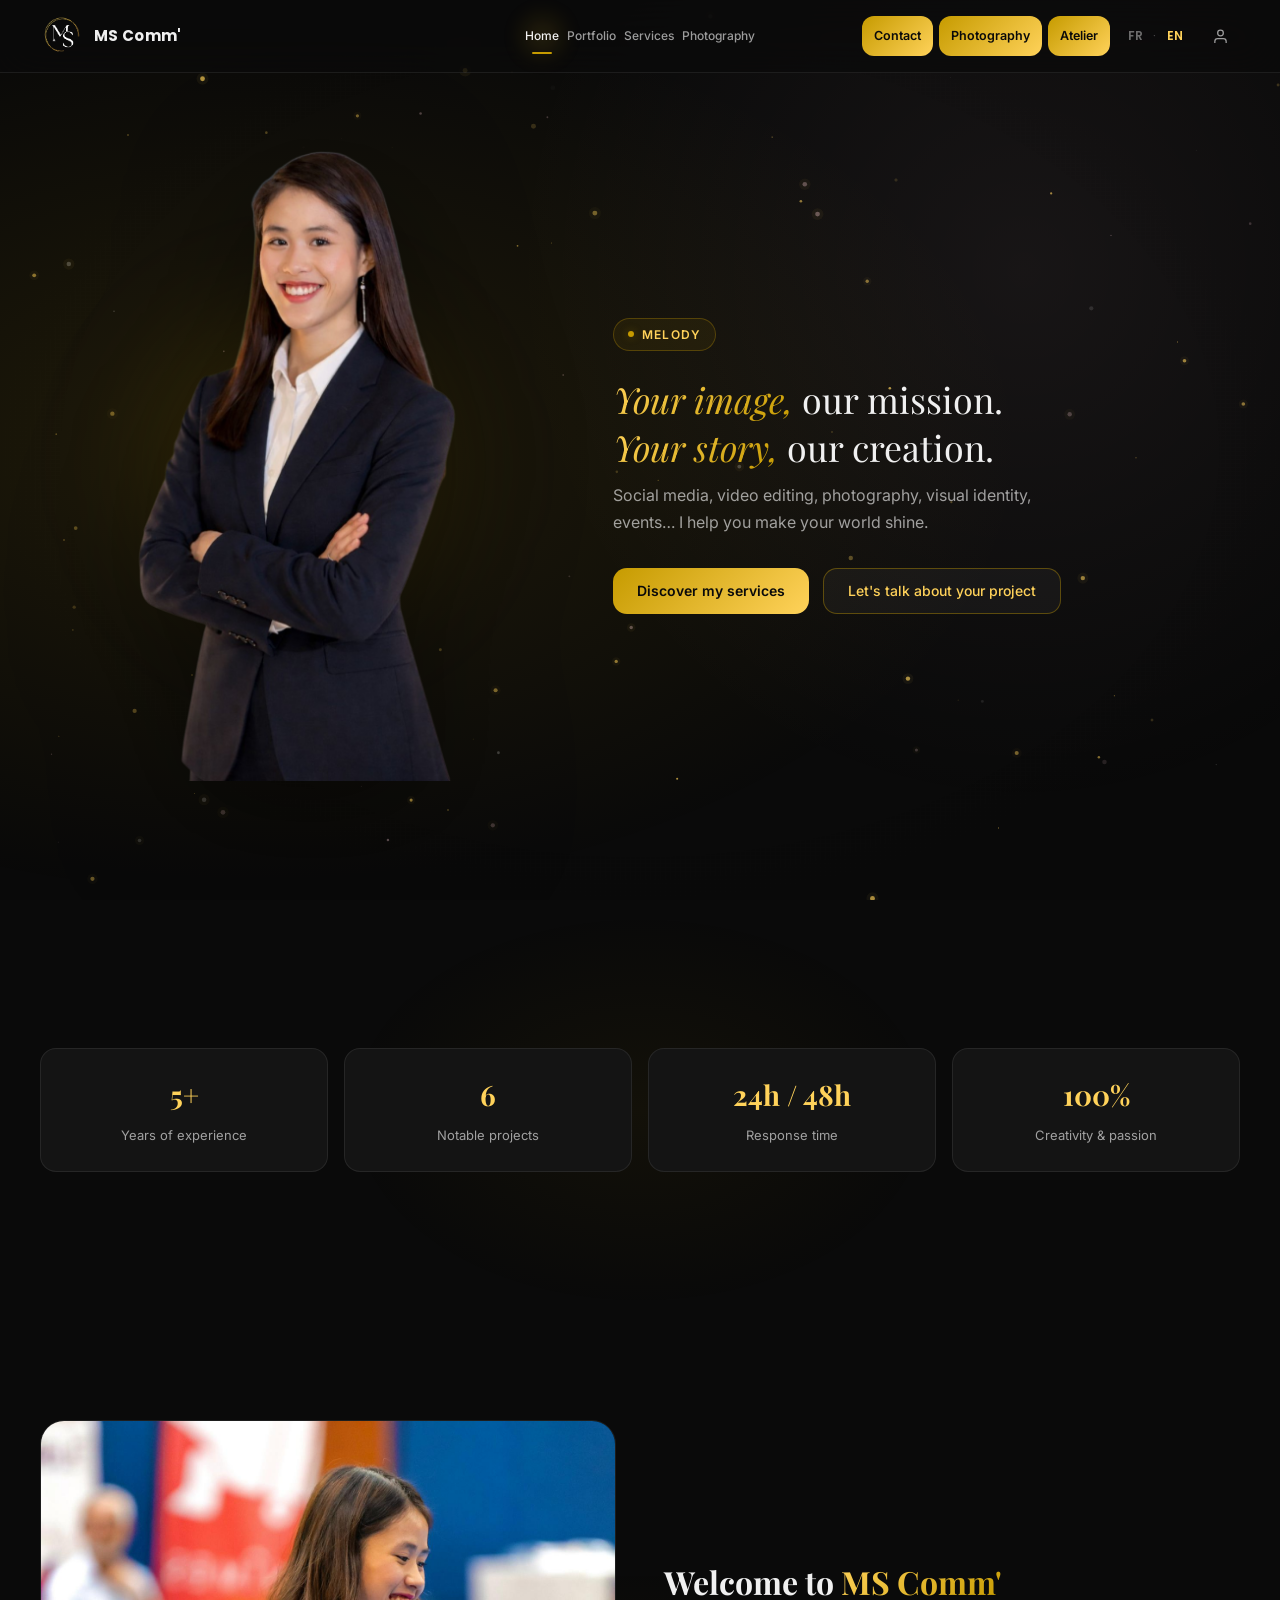
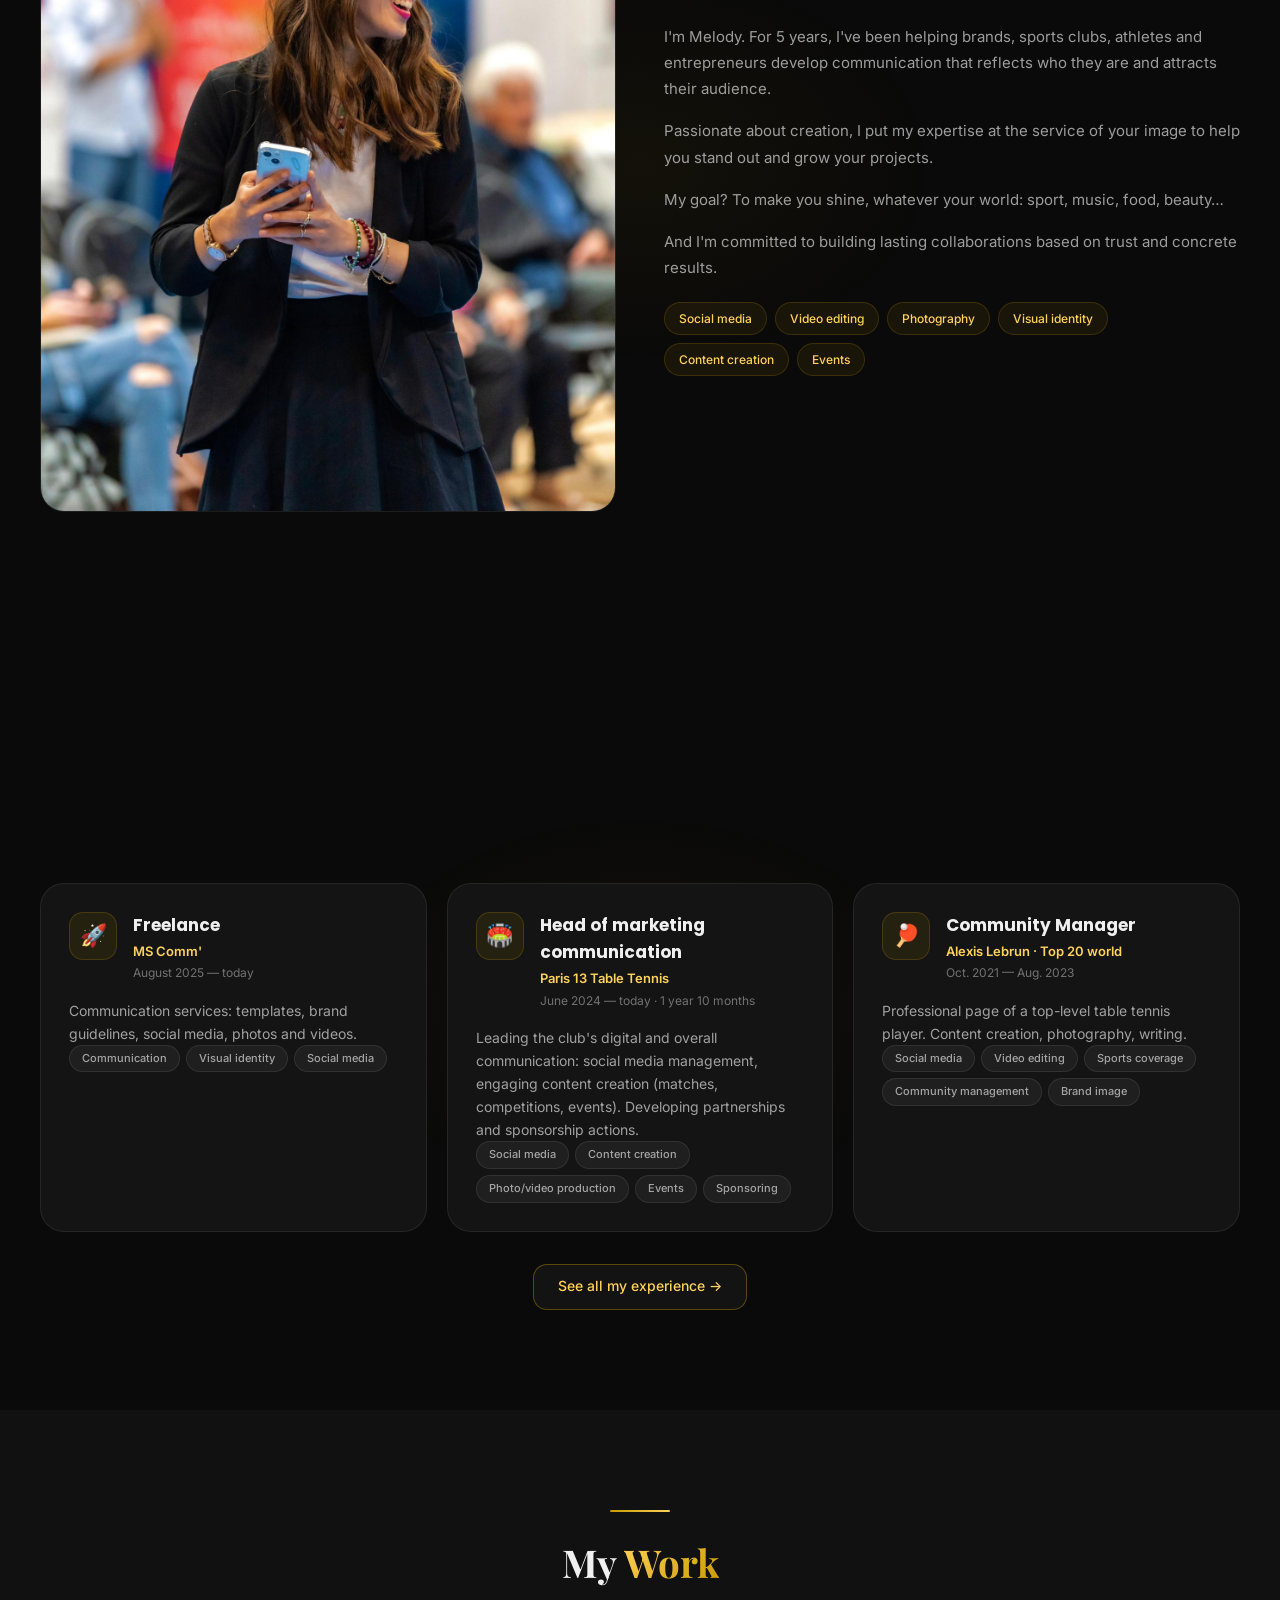
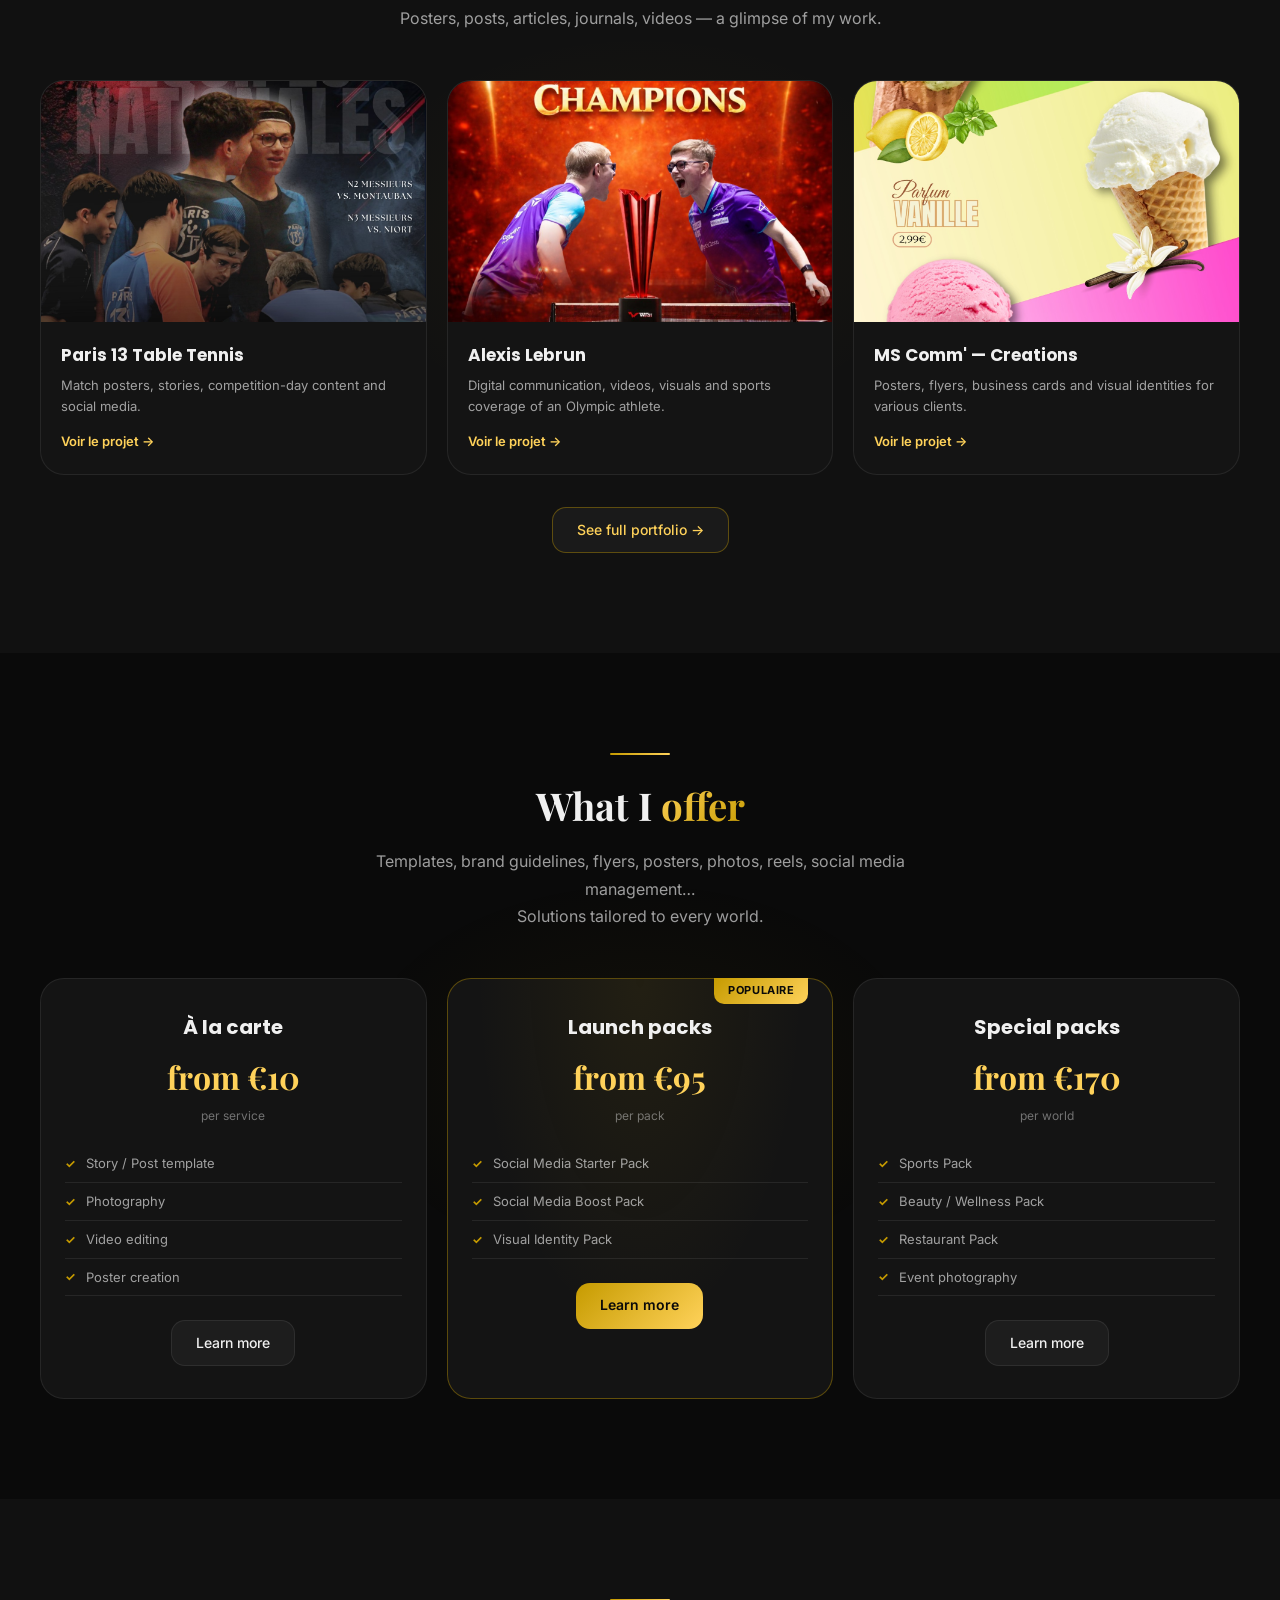
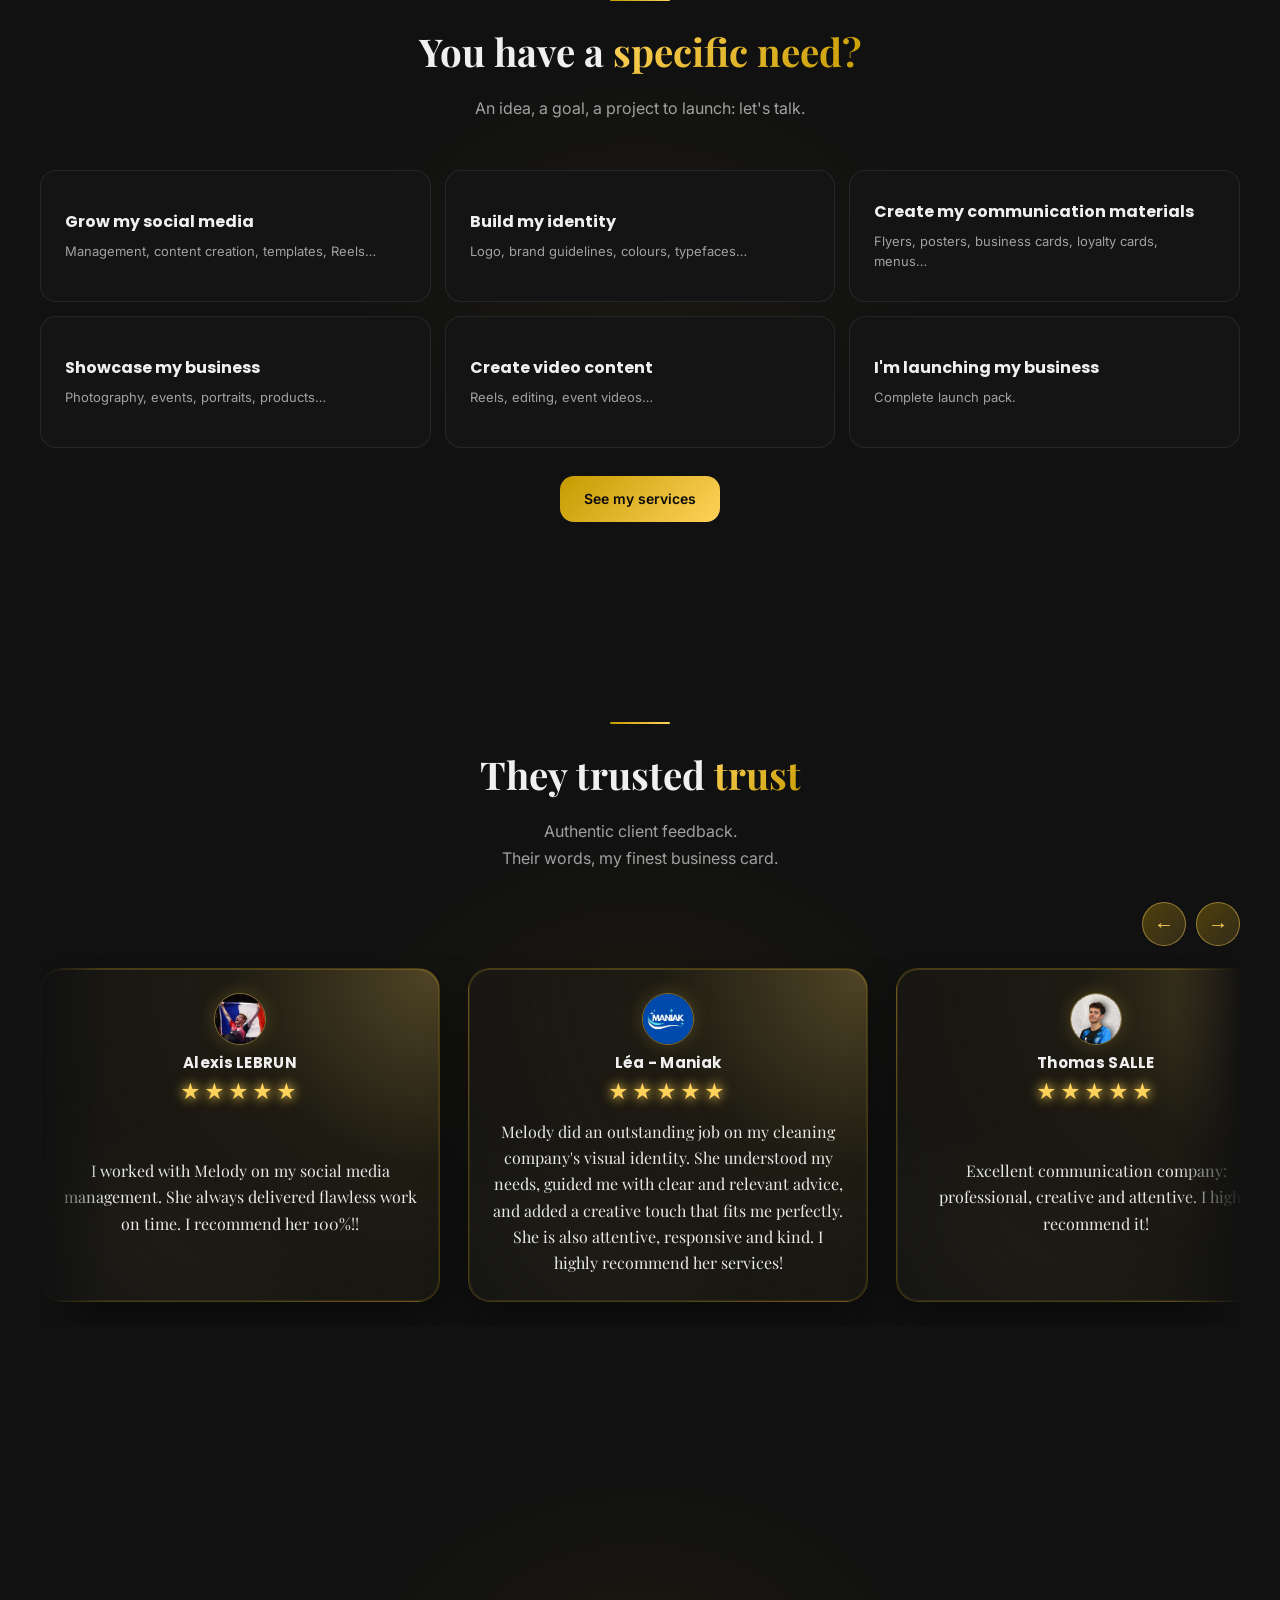
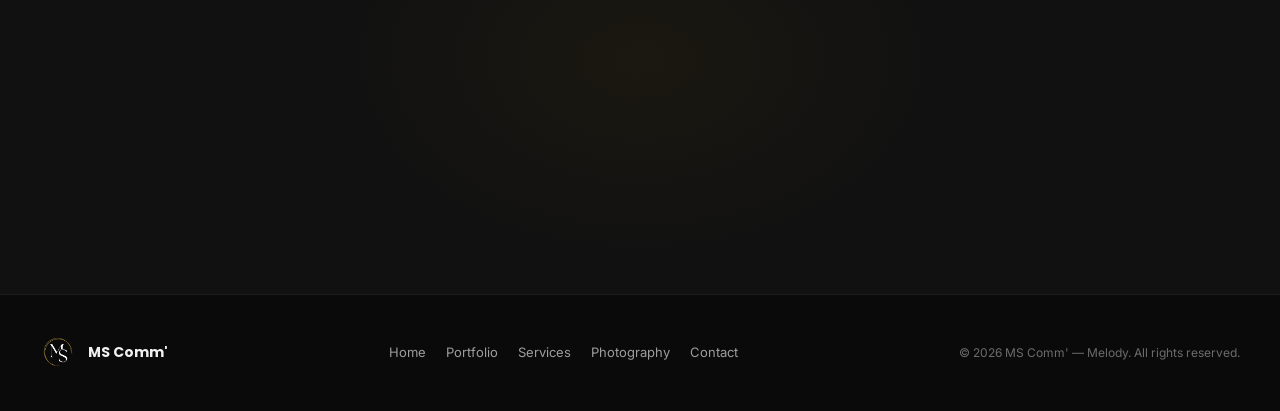
==== commit ab9d5afd: "fix: remove duplicate mobile photography link" ====
--- a/index.html
+++ b/index.html
@@ -40,7 +40,7 @@
   <link rel="preconnect" href="https://fonts.gstatic.com" crossorigin />
   <link rel="stylesheet" href="assets/css/style.css?v=20260926" />
   <link rel="stylesheet" href="assets/css/account.css?v=20260913" />
-  <script src="assets/js/main.js?v=20260925" defer></script>
+  <script src="assets/js/main.js?v=20260927" defer></script>
   <script src="assets/js/i18n.js?v=20260921" defer></script>
   <script src="assets/js/account.js?v=20260918" defer></script>
   <script src="assets/js/track.js" defer></script>
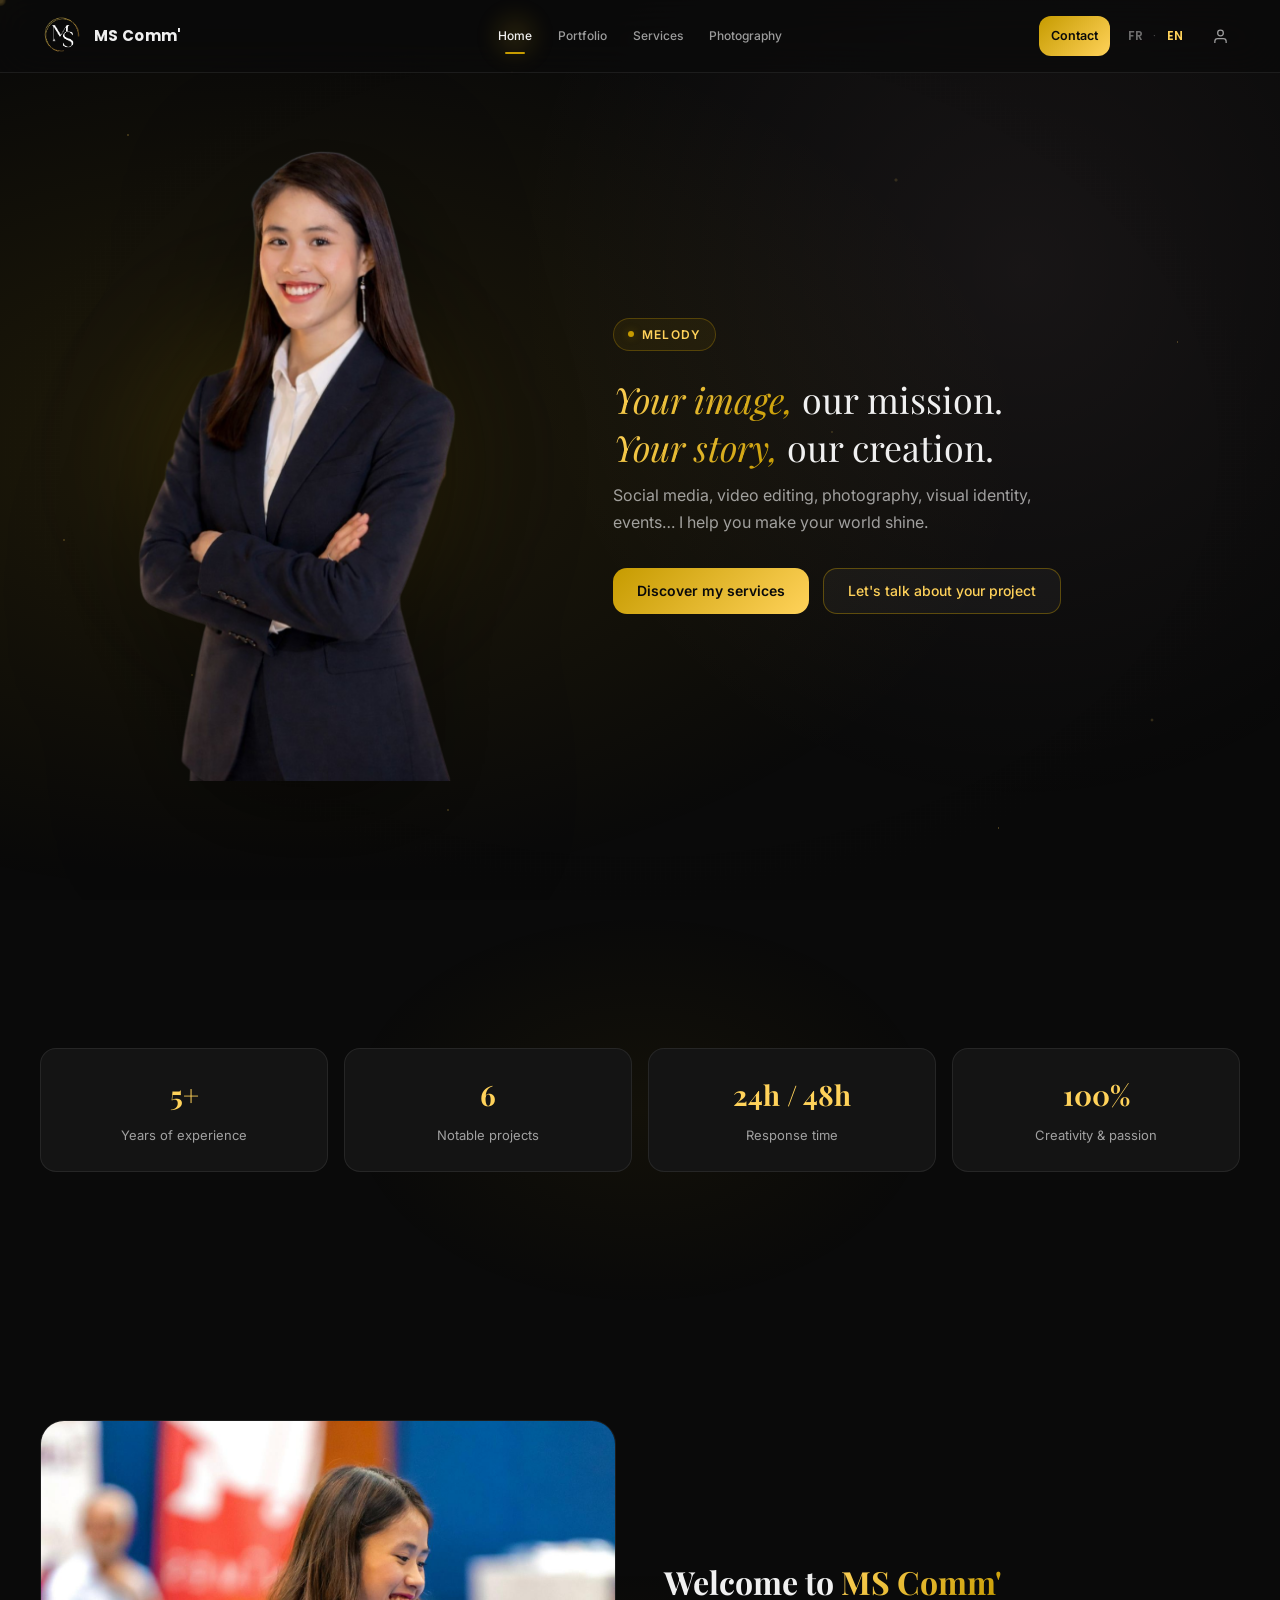
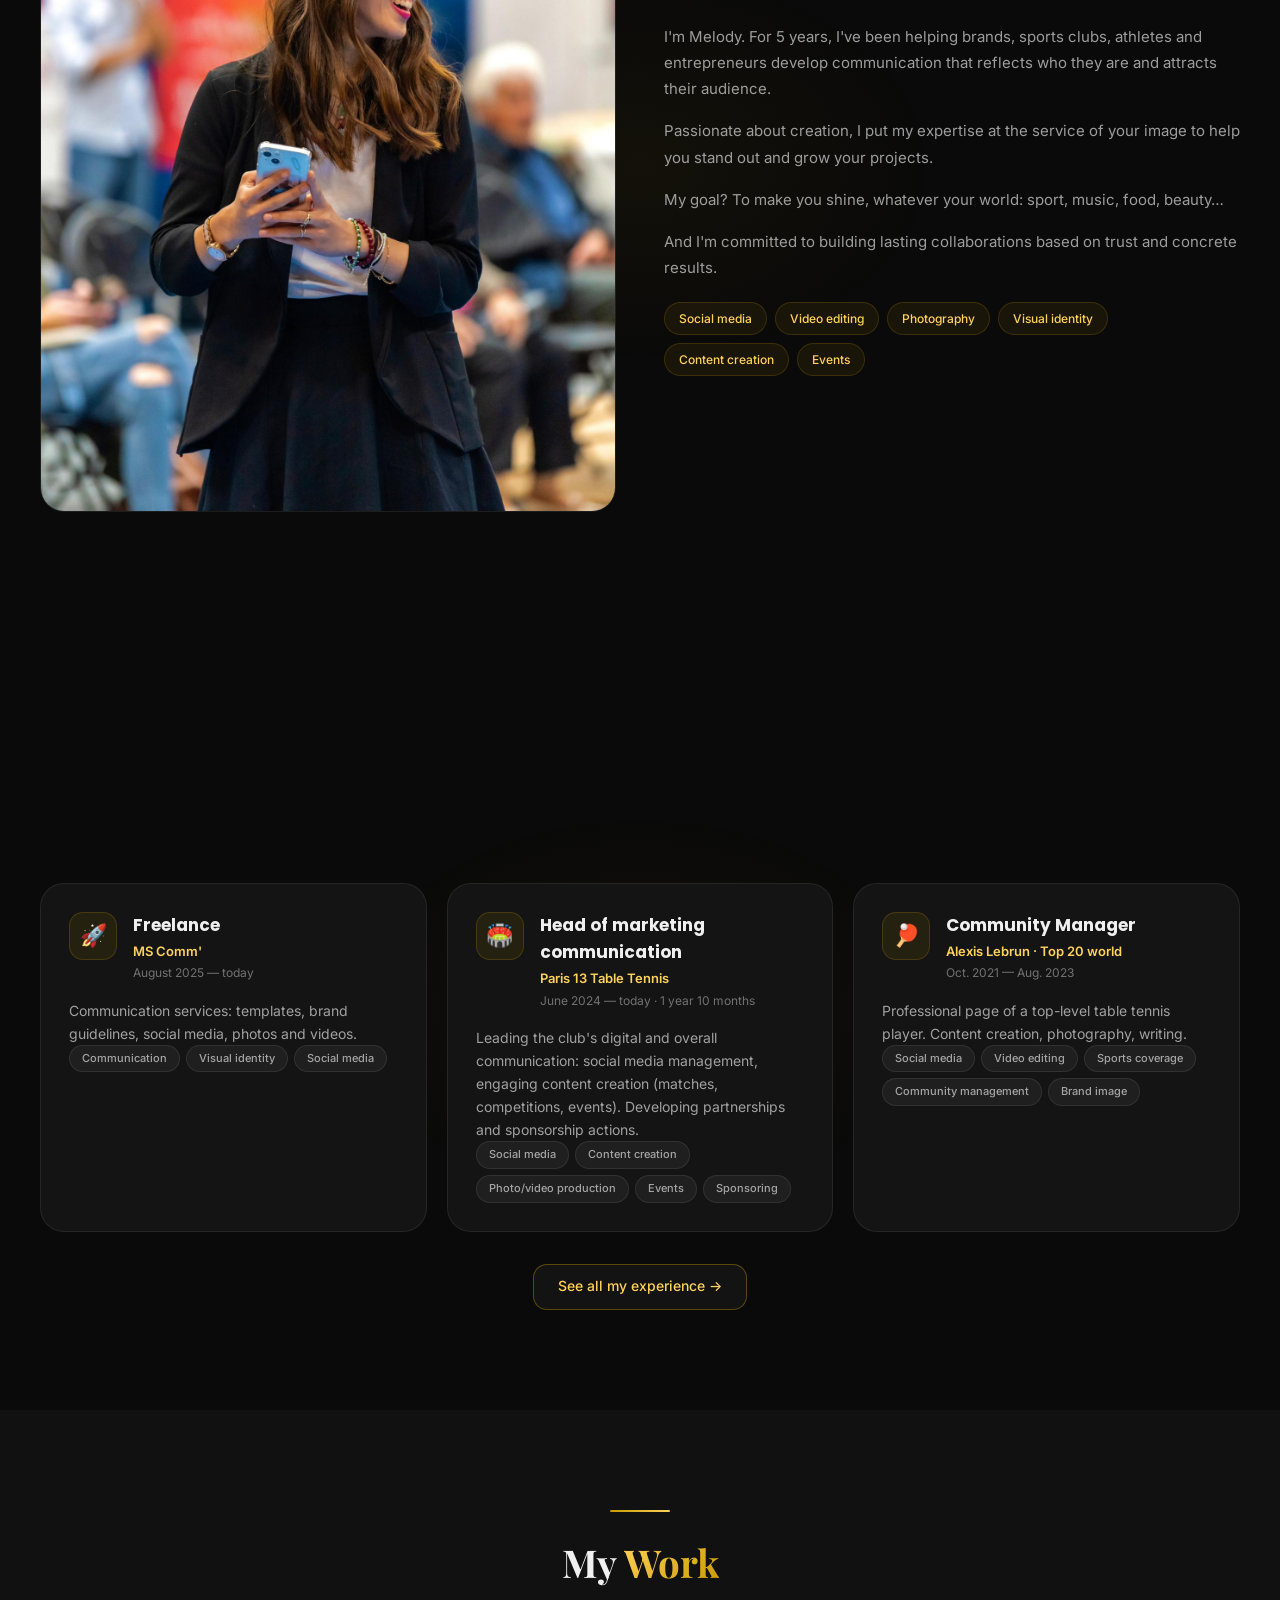
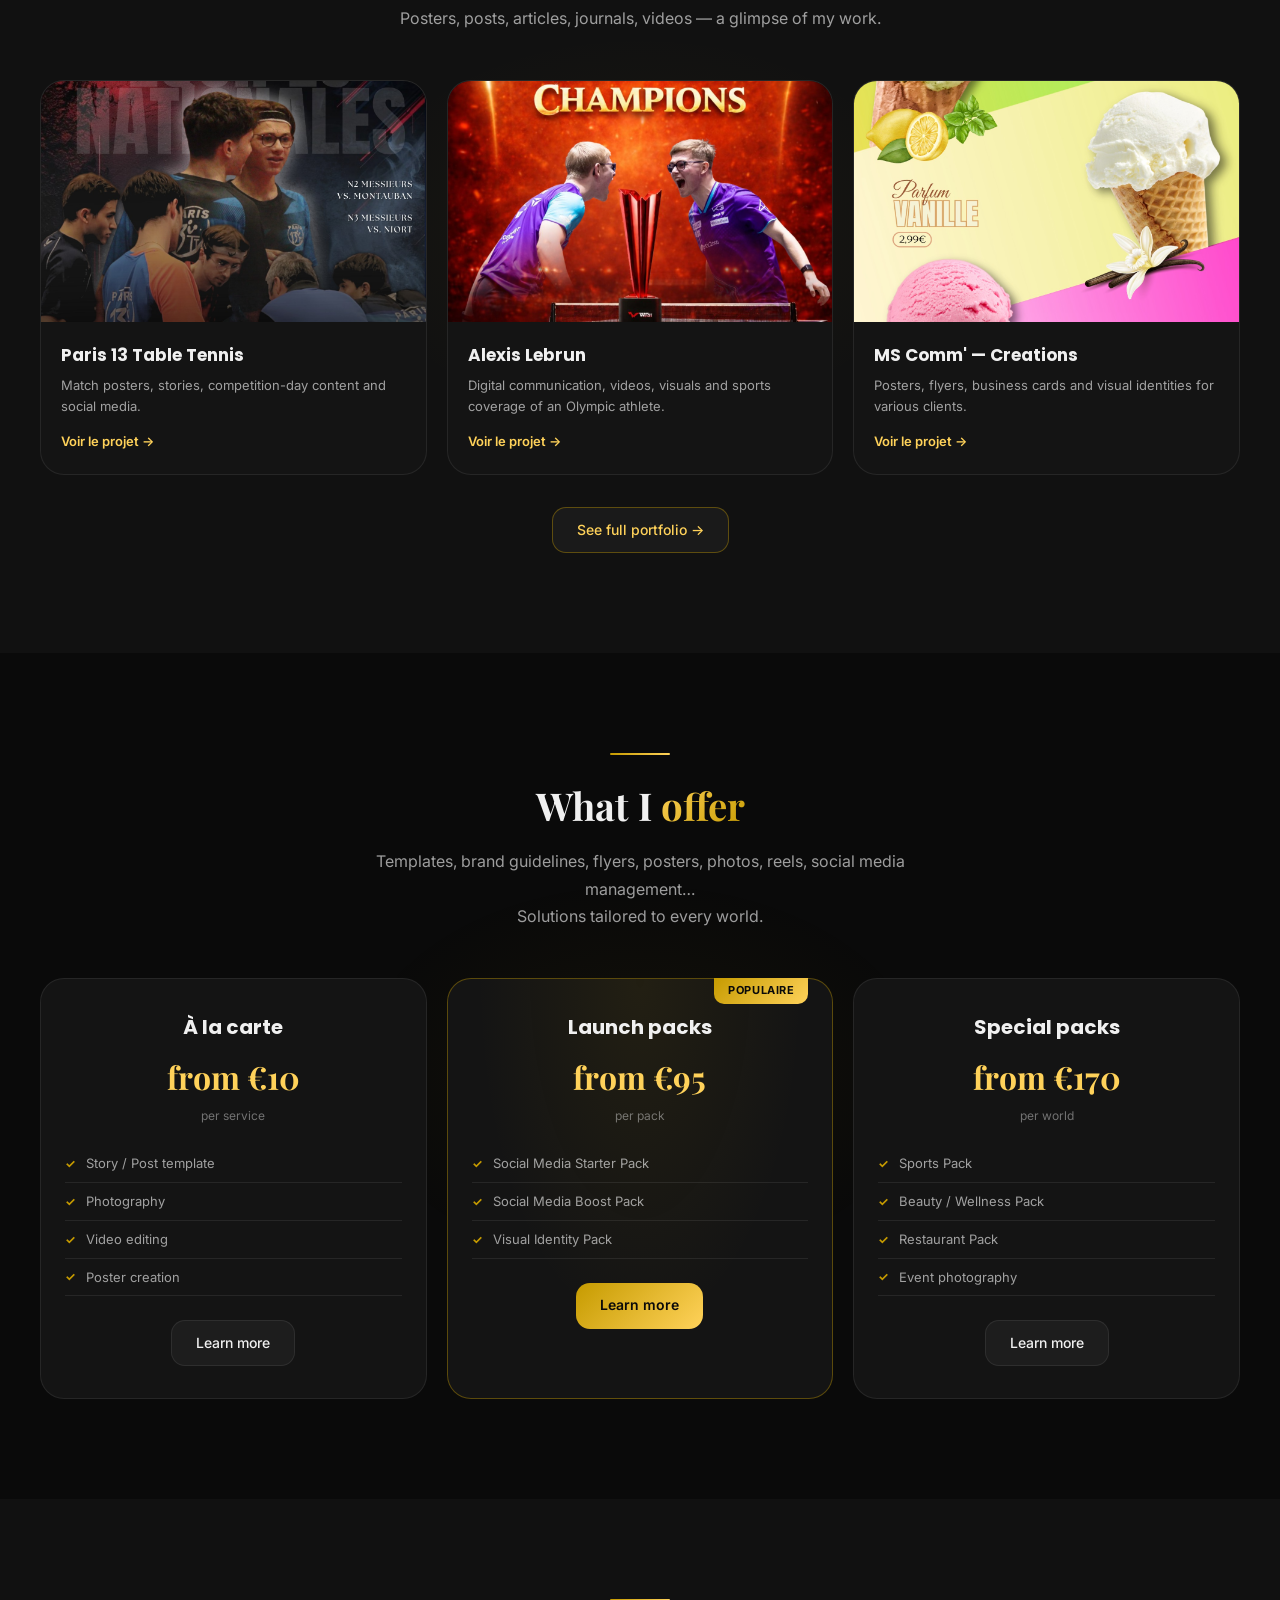
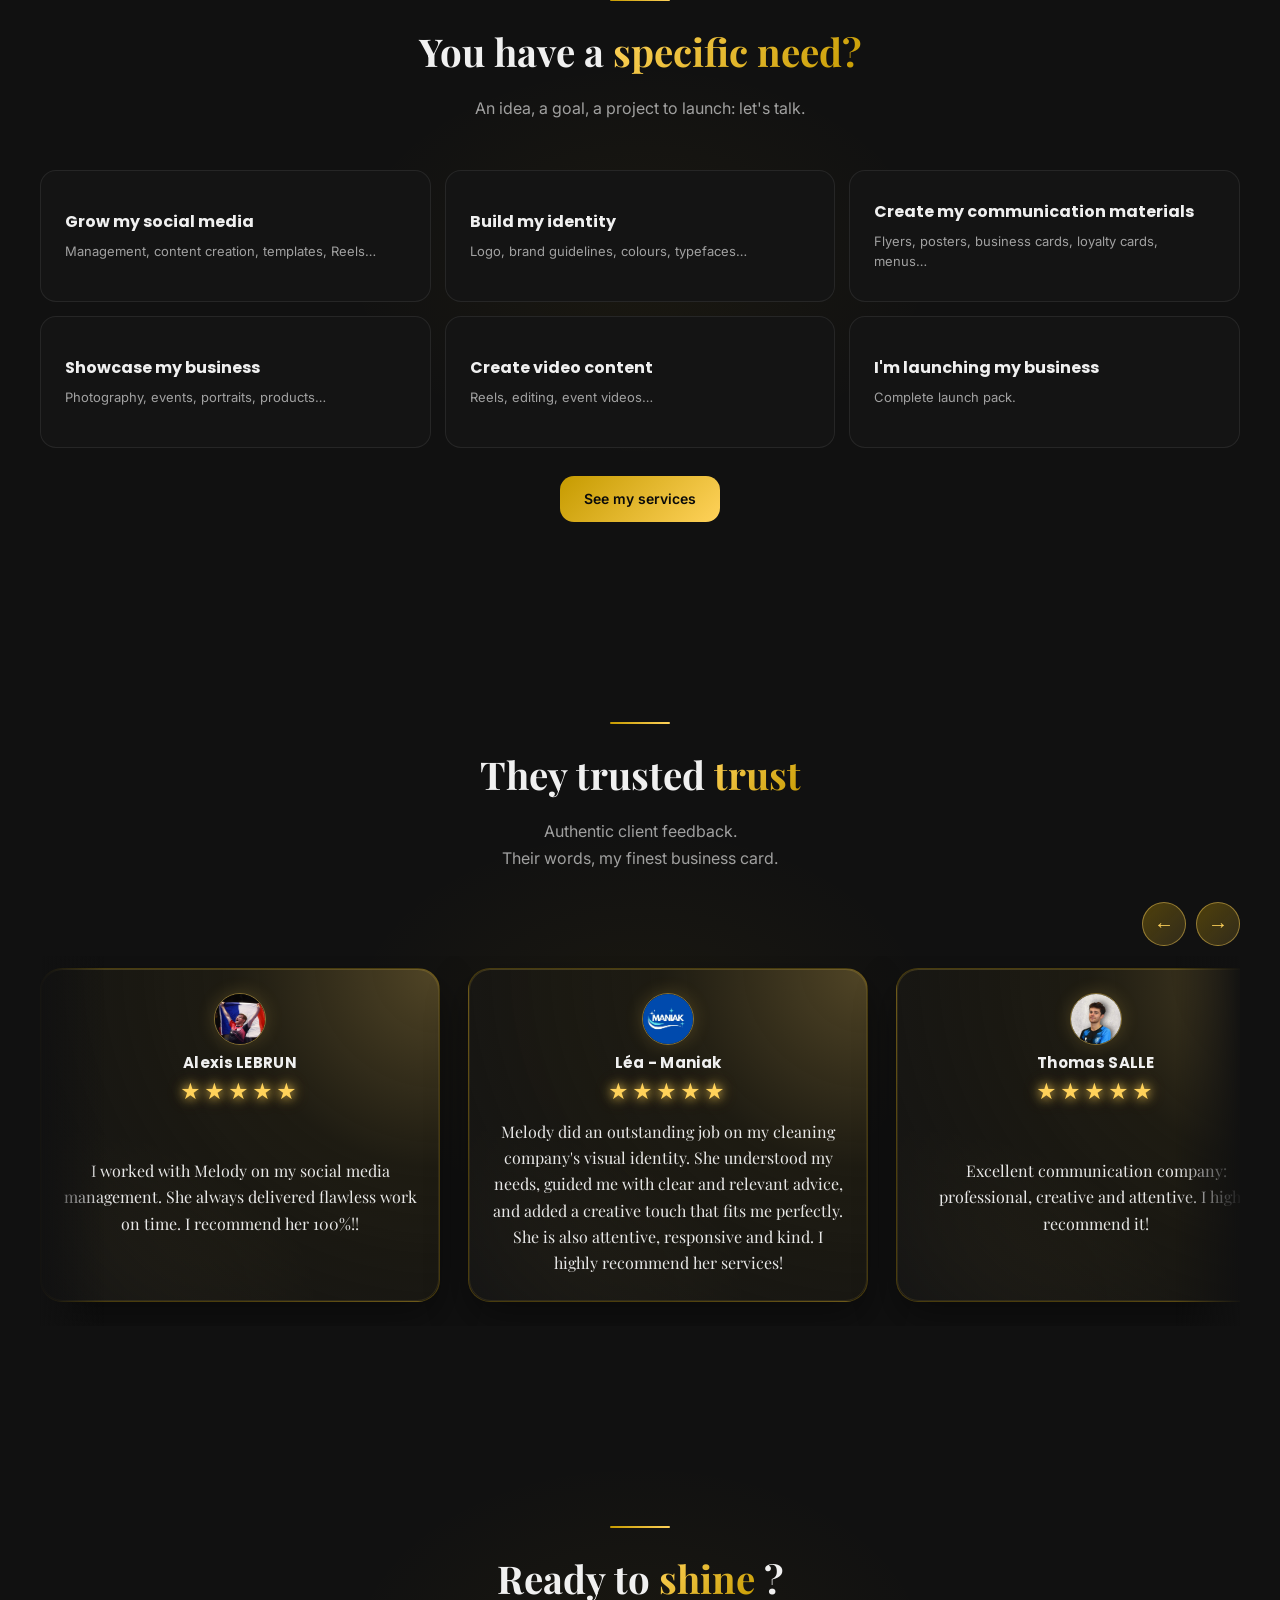
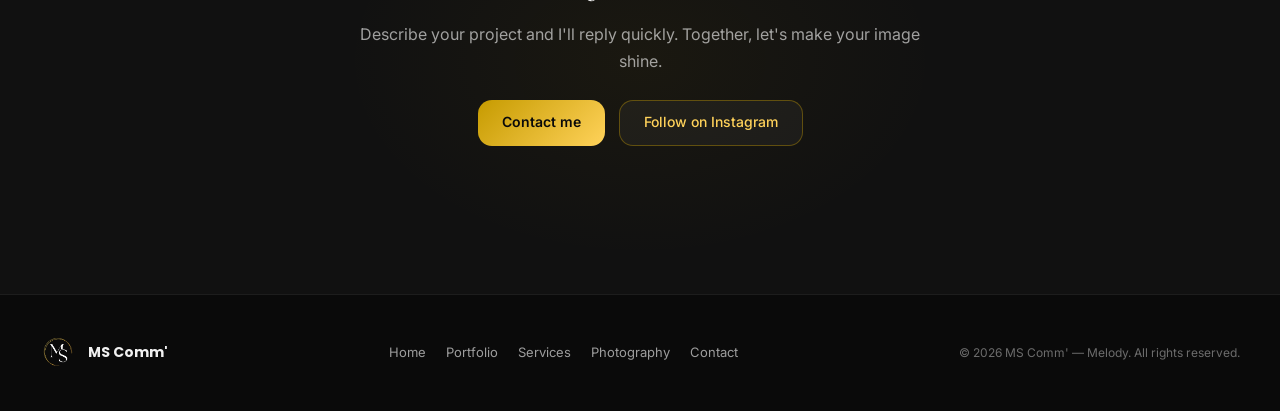
==== commit c552c87a: "refactor: move Atelier and photography into nav" ====
--- a/index.html
+++ b/index.html
@@ -38,9 +38,9 @@
   <link rel="apple-touch-icon" href="assets/data/logo_white-removebg.png" />
   <link rel="preconnect" href="https://fonts.googleapis.com" />
   <link rel="preconnect" href="https://fonts.gstatic.com" crossorigin />
-  <link rel="stylesheet" href="assets/css/style.css?v=20260926" />
+  <link rel="stylesheet" href="assets/css/style.css?v=20260928" />
   <link rel="stylesheet" href="assets/css/account.css?v=20260913" />
-  <script src="assets/js/main.js?v=20260927" defer></script>
+  <script src="assets/js/main.js?v=20260928" defer></script>
   <script src="assets/js/i18n.js?v=20260921" defer></script>
   <script src="assets/js/account.js?v=20260918" defer></script>
   <script src="assets/js/track.js" defer></script>
--- a/assets/css/style.css
+++ b/assets/css/style.css
@@ -227,7 +227,7 @@
   display: flex;
   align-items: center;
   justify-content: space-between;
-  gap: 2px;
+  gap: clamp(18px, 2vw, 32px);
   min-width: 0;
 }
 
@@ -344,12 +344,10 @@
 
 .nav-actions > * { flex: 0 0 auto; }
 
-/* Desktop rail: service shortcuts first, then settings/account at the true
-   right edge. DOM injection can happen in a different order, so keep this
-   visual contract in CSS. */
+/* Desktop rail: Contact stays highlighted; language/account stay at the
+   true right edge. DOM injection can happen in a different order, so keep
+   this visual contract in CSS. */
 .nav-actions .nav-cta-design { order: 1; }
-.nav-actions .nav-cta-photo,
-.nav-actions .nav-cta-atelier { order: 2; }
 .nav-actions .lang-switch { order: 3; }
 .nav-actions .acct-control { order: 4; }
 .nav-actions .mobile-toggle { order: 5; }
@@ -2510,15 +2508,15 @@
 
 /* ── Compression de la rangée entre 961 et 1280px ──────────────────────
  * À ces largeurs la navigation complète est encore affichée (elle ne
- * disparaît qu'à 960px) mais la rangée demande plus de place qu'il n'y
- * en a : six liens, le bouton devis, le compte et le sélecteur FR/EN.
+ * disparaît qu'à 1040px) mais la rangée demande plus de place qu'il n'y
+ * en a : les liens, Contact, le compte et le sélecteur FR/EN.
  * Rien n'étant autorisé à se comprimer, les blocs se chevauchaient
  * littéralement — « Demander un devis » passait par-dessus « Contact ».
  * Le palier commence à 1280px car le conteneur utile fait 1200px au
  * maximum : le défaut apparaissait déjà sur les fenêtres 1220–1280px. */
 @media (min-width: 1041px) and (max-width: 1280px) {
   .topbar-inner { gap: 8px; min-width: 0; }
-  .topbar-inner .nav { gap: 0; min-width: 0; flex-shrink: 1; }
+  .topbar-inner .nav { gap: clamp(12px, 1.4vw, 18px); min-width: 0; flex-shrink: 1; }
   .topbar-inner .nav a {
     white-space: nowrap;
     font-size: 12px;
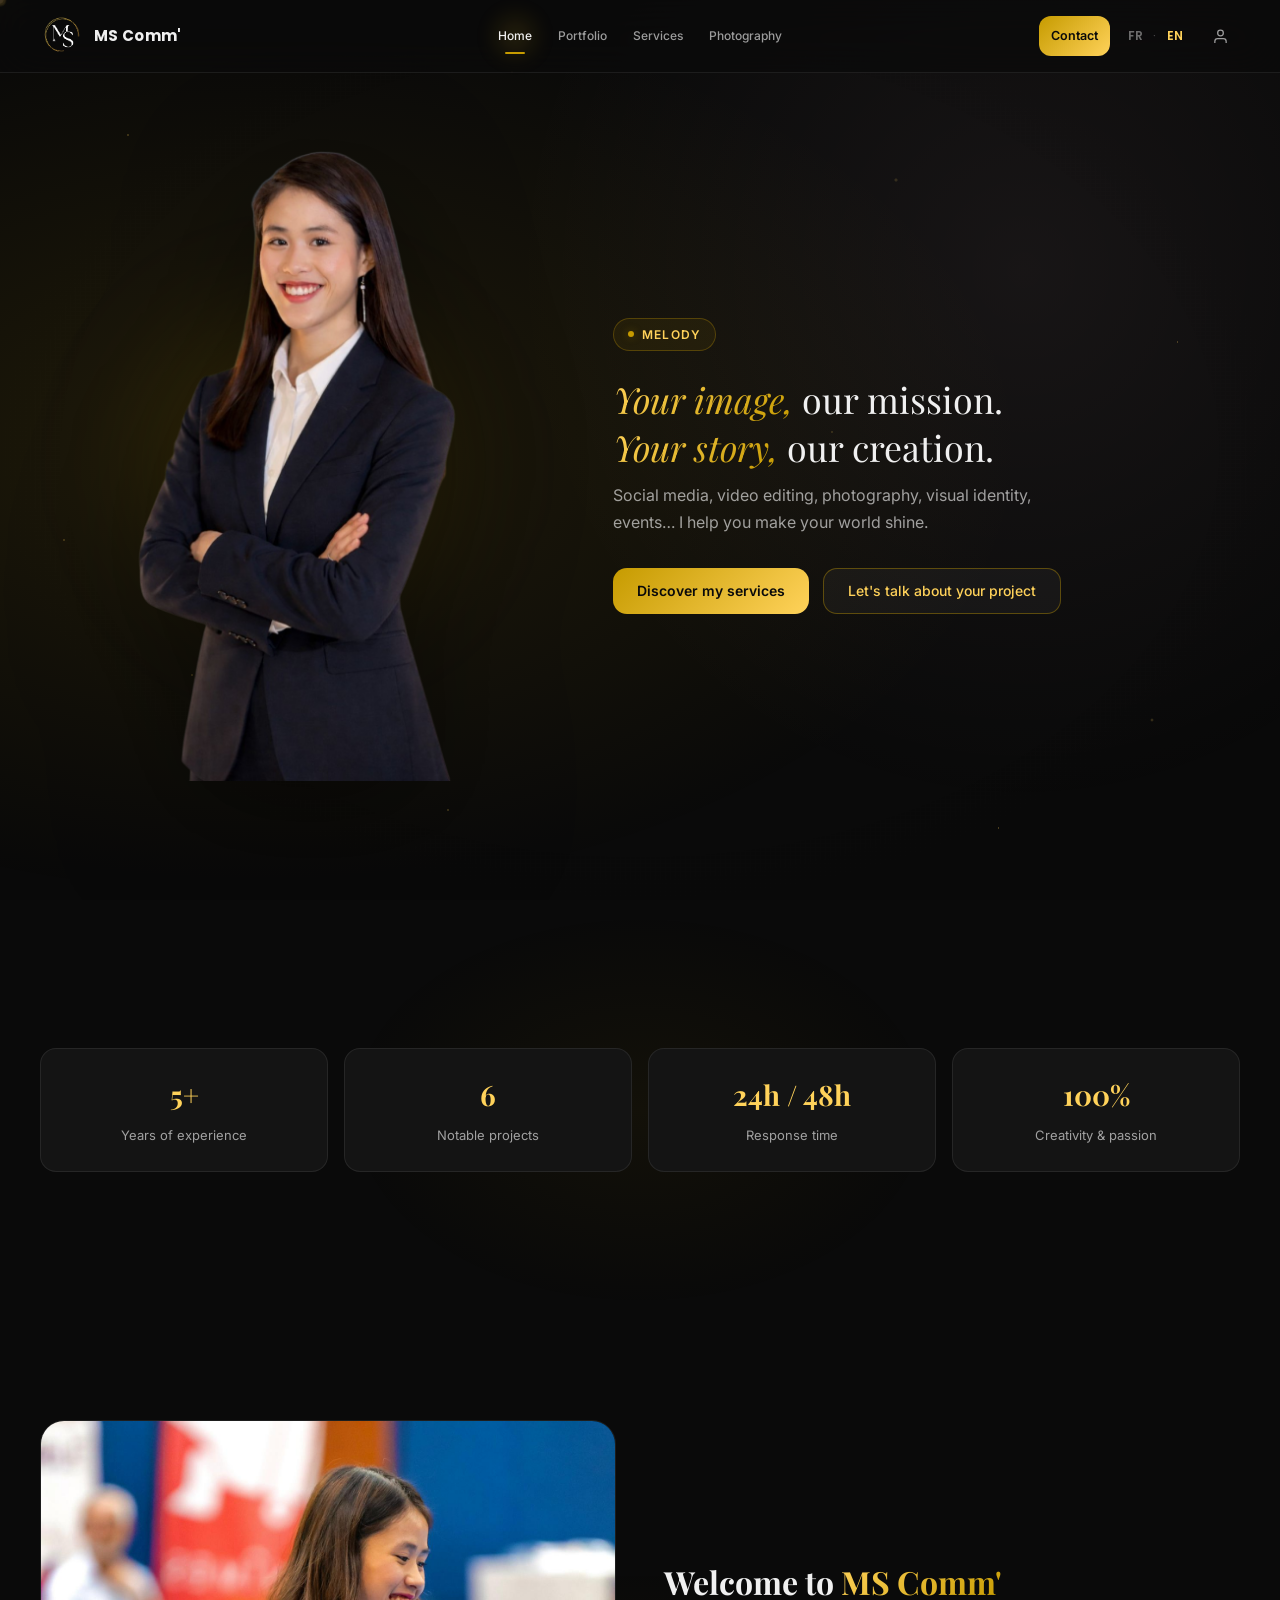
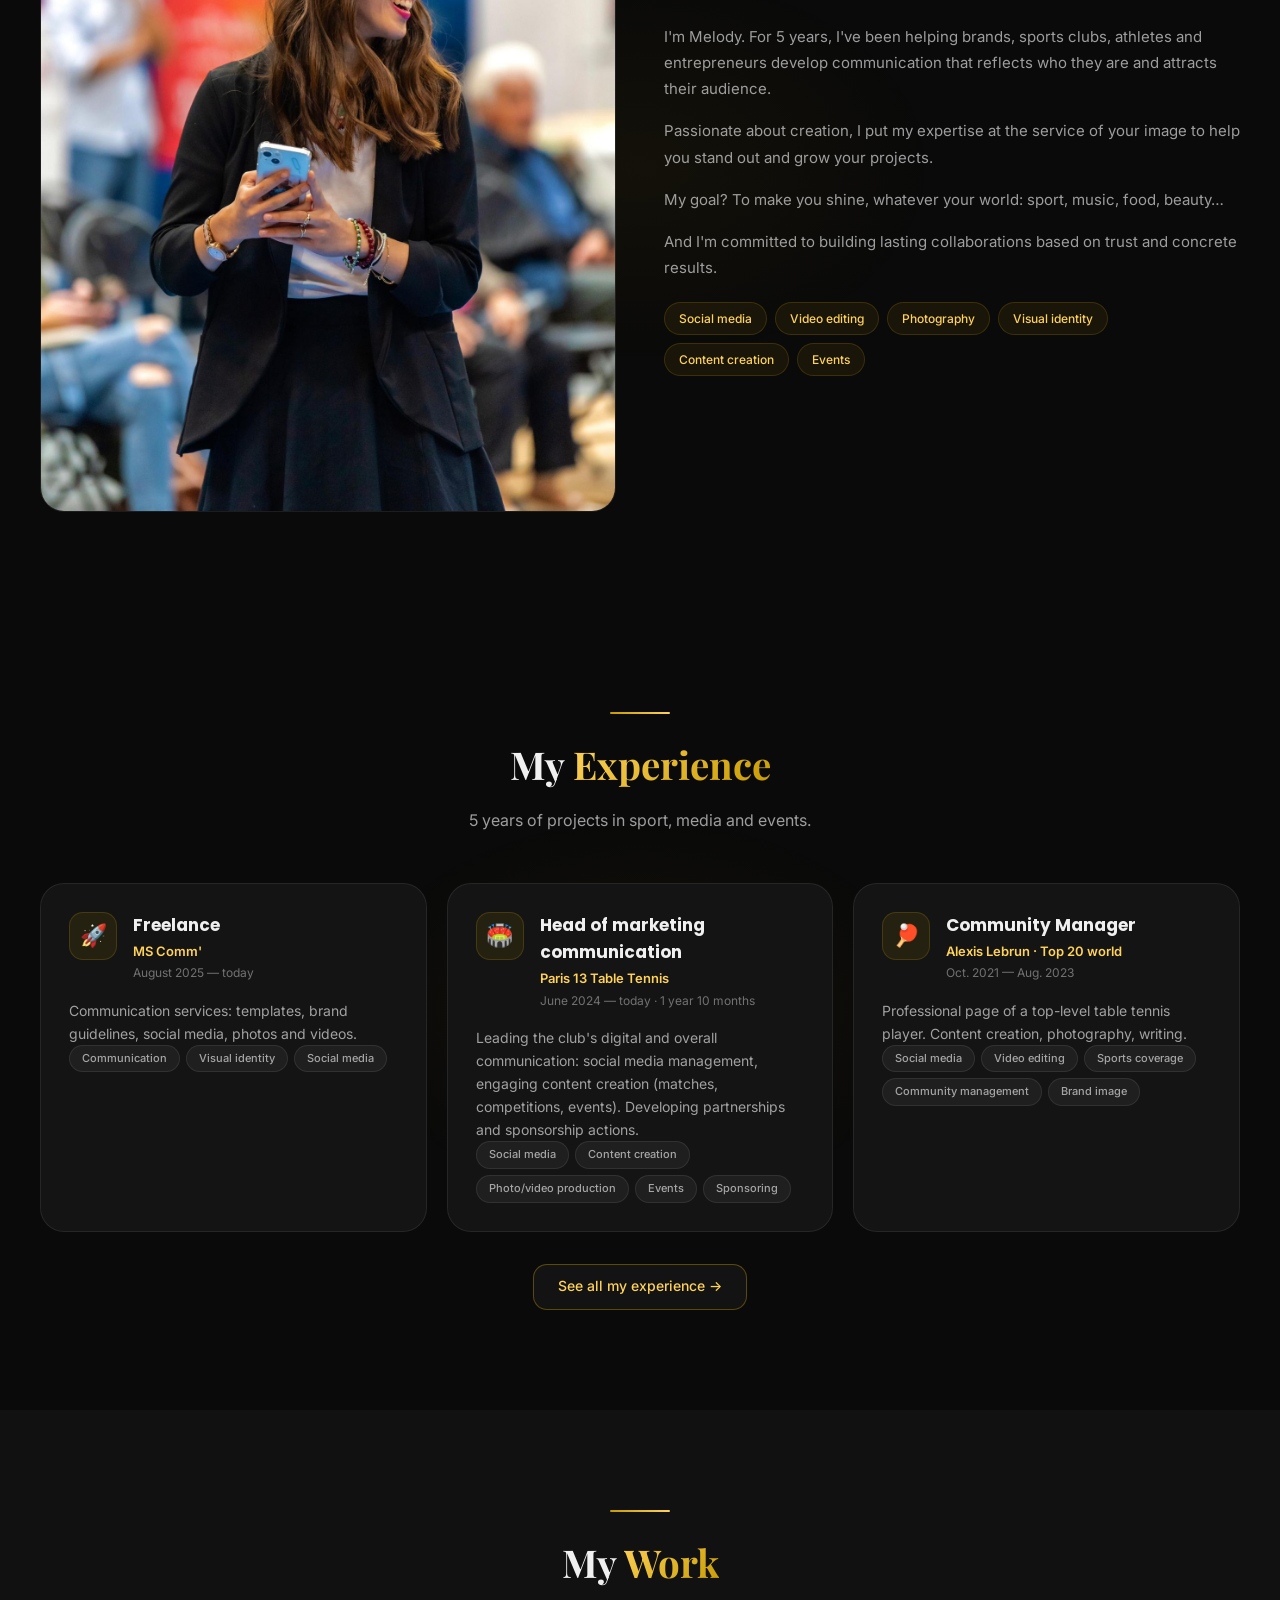
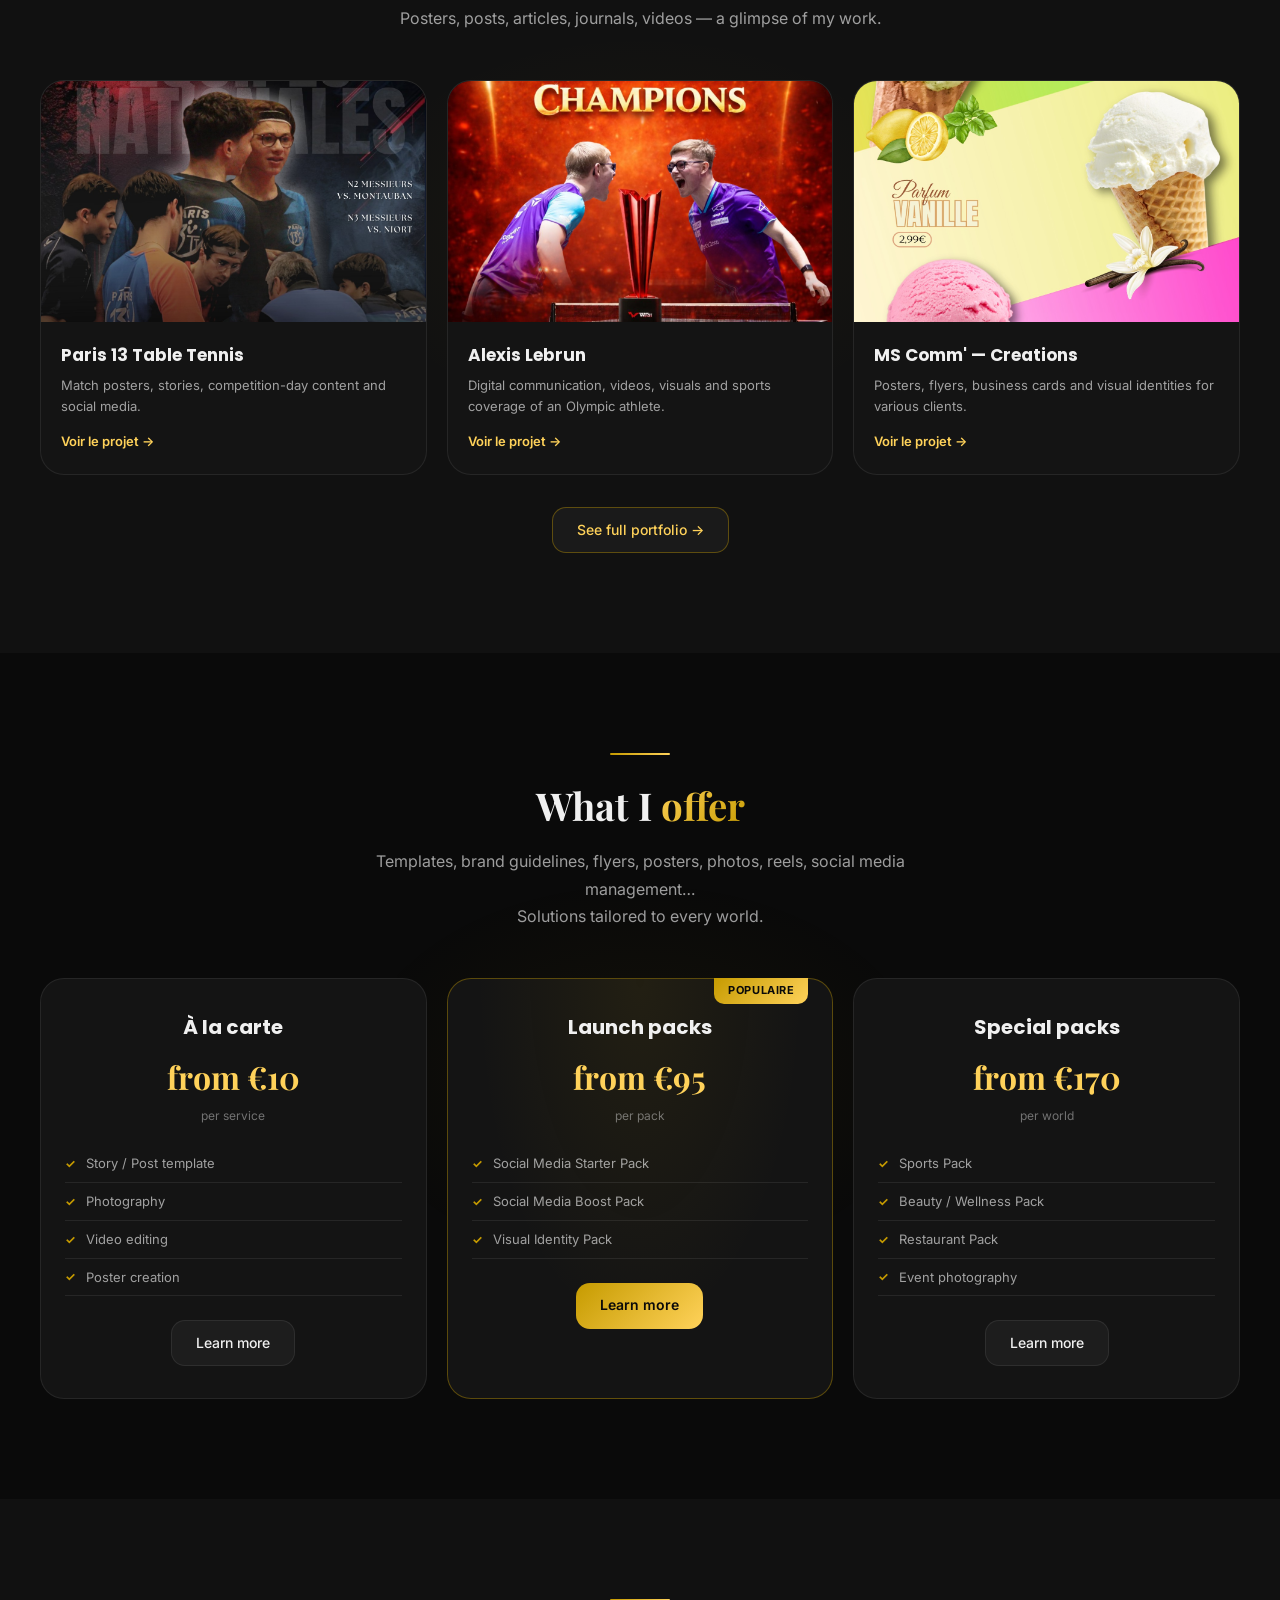
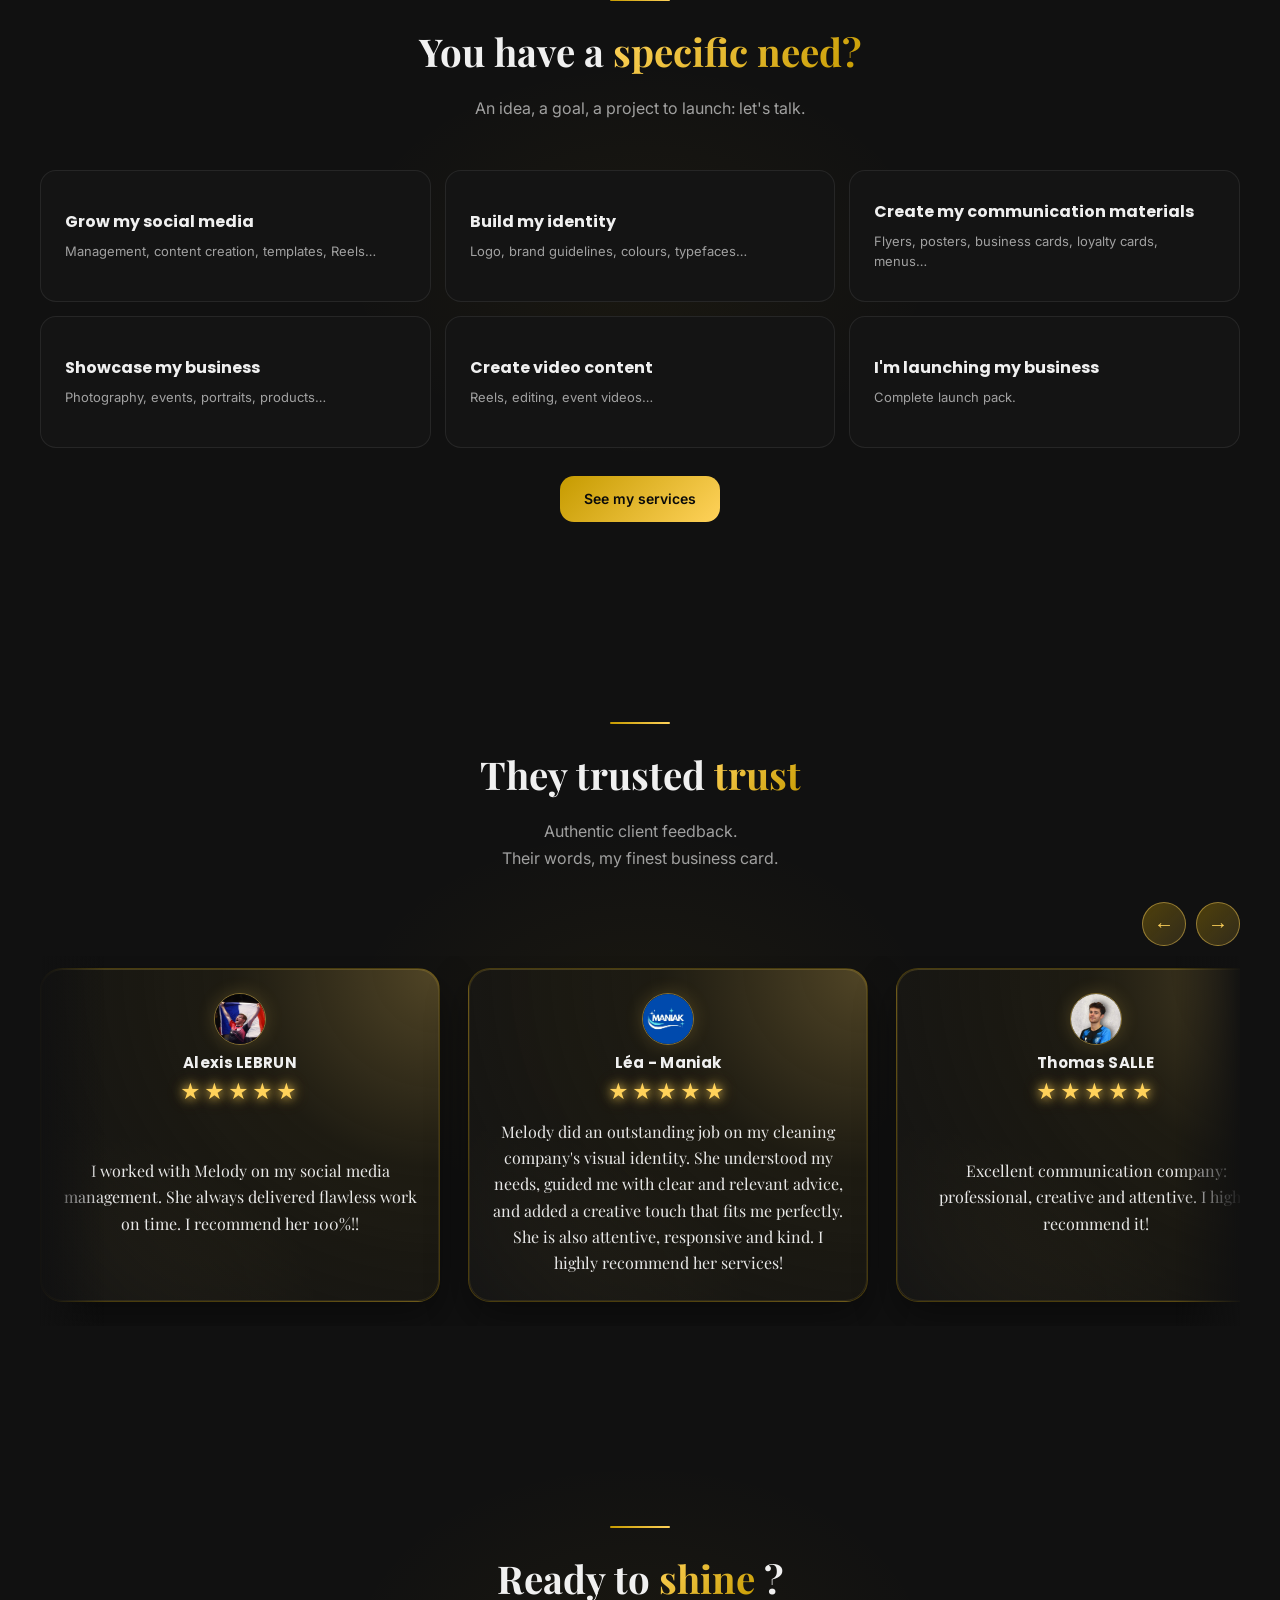
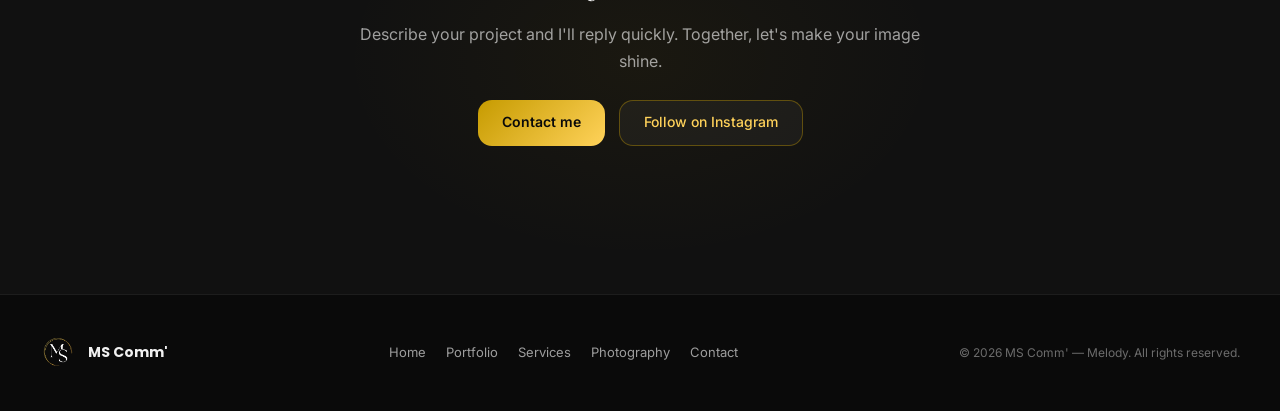
==== commit 99d27adf: "fix: unify shared header and animate portfolio load" ====
--- a/index.html
+++ b/index.html
@@ -40,8 +40,8 @@
   <link rel="preconnect" href="https://fonts.gstatic.com" crossorigin />
   <link rel="stylesheet" href="assets/css/style.css?v=20260928" />
   <link rel="stylesheet" href="assets/css/account.css?v=20260913" />
-  <script src="assets/js/main.js?v=20260928" defer></script>
-  <script src="assets/js/i18n.js?v=20260921" defer></script>
+  <script src="assets/js/main.js?v=20261001" defer></script>
+  <script src="assets/js/i18n.js?v=20261001" defer></script>
   <script src="assets/js/account.js?v=20260918" defer></script>
   <script src="assets/js/track.js" defer></script>
   <link rel="sitemap" type="application/xml" href="/sitemap.xml" />
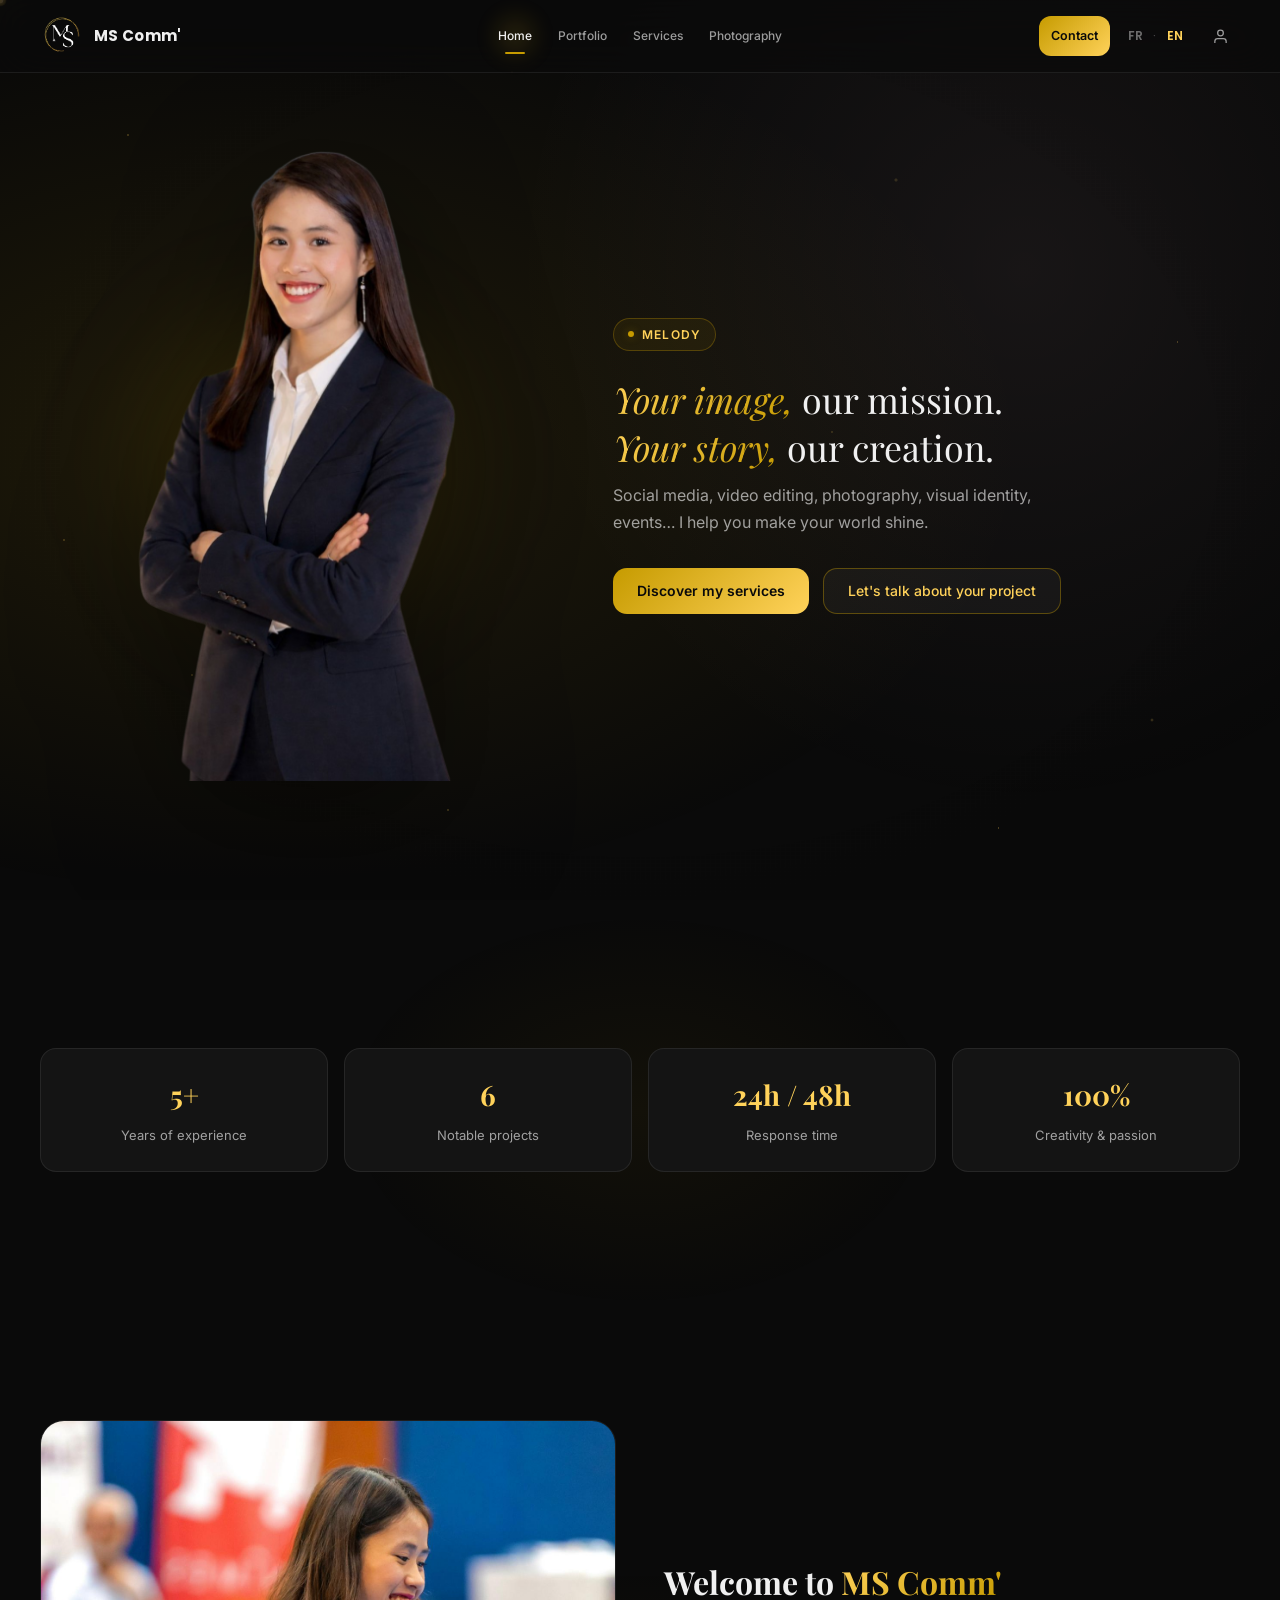
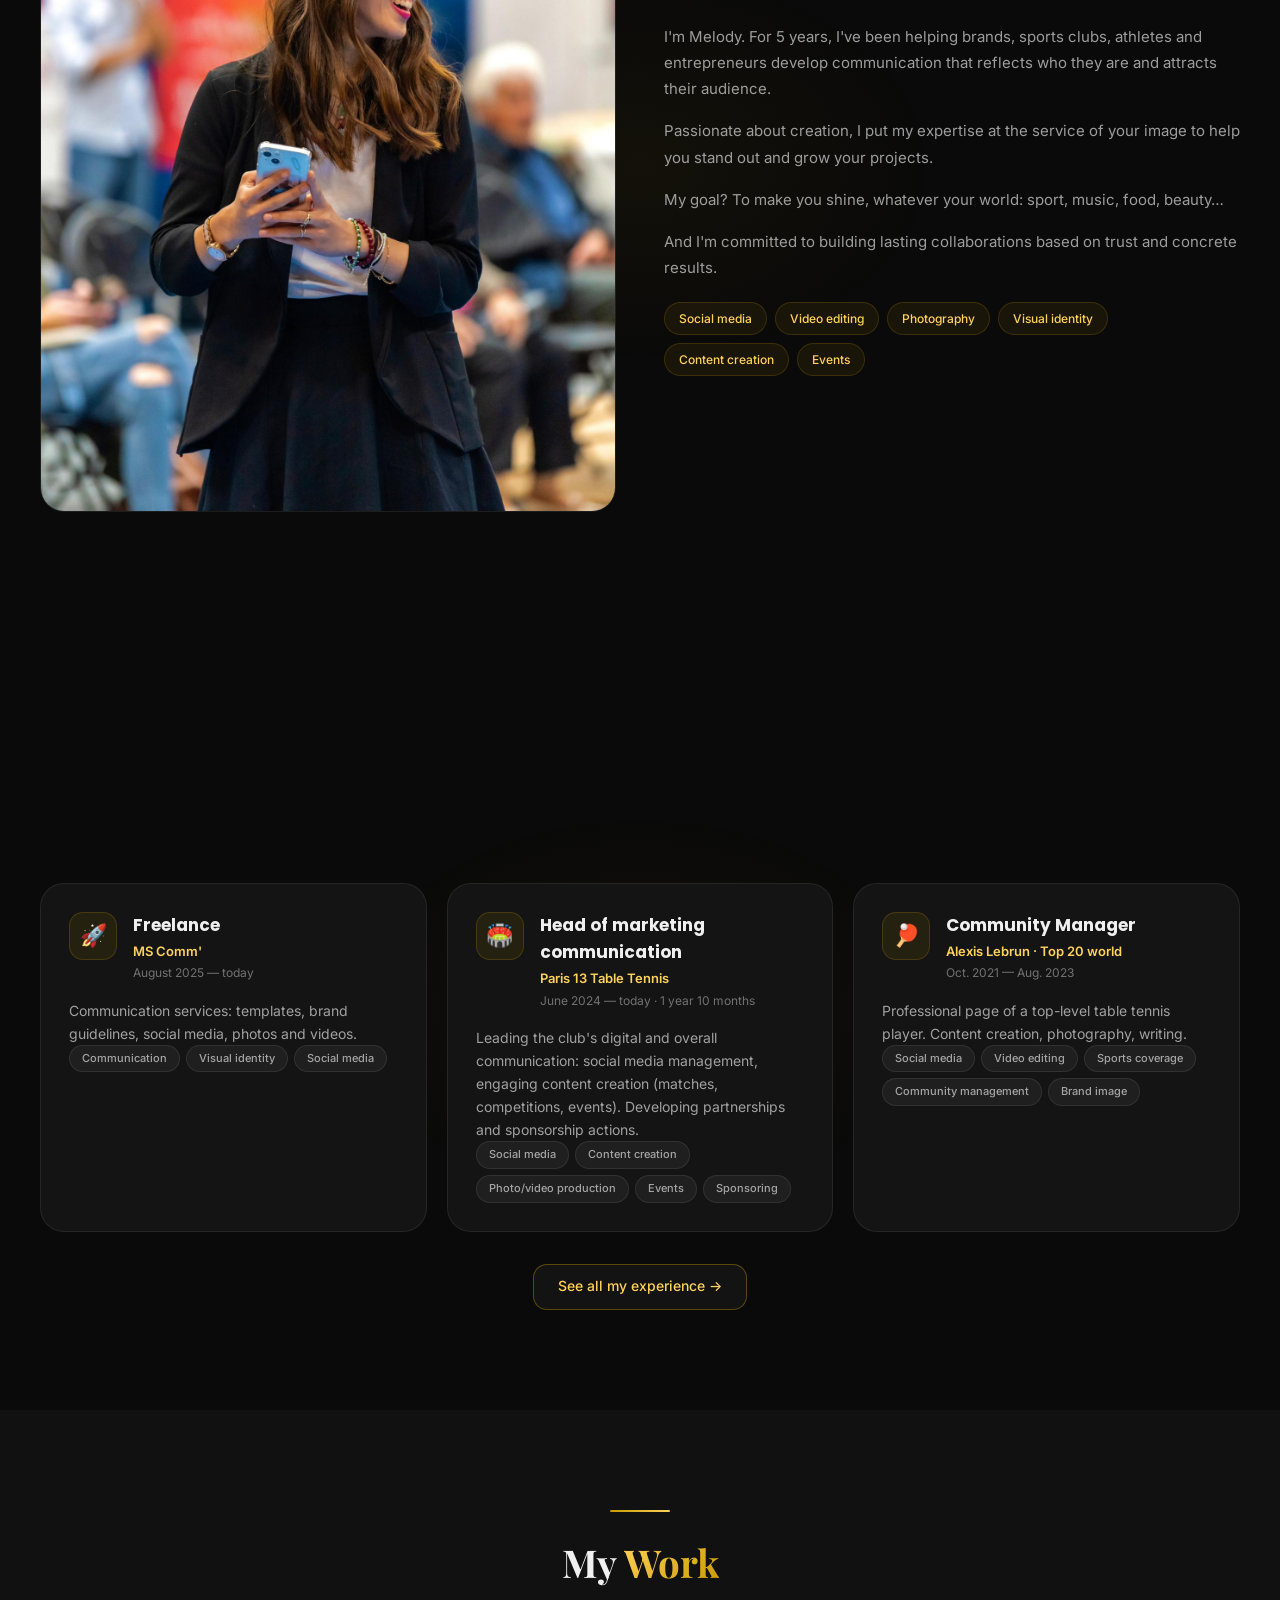
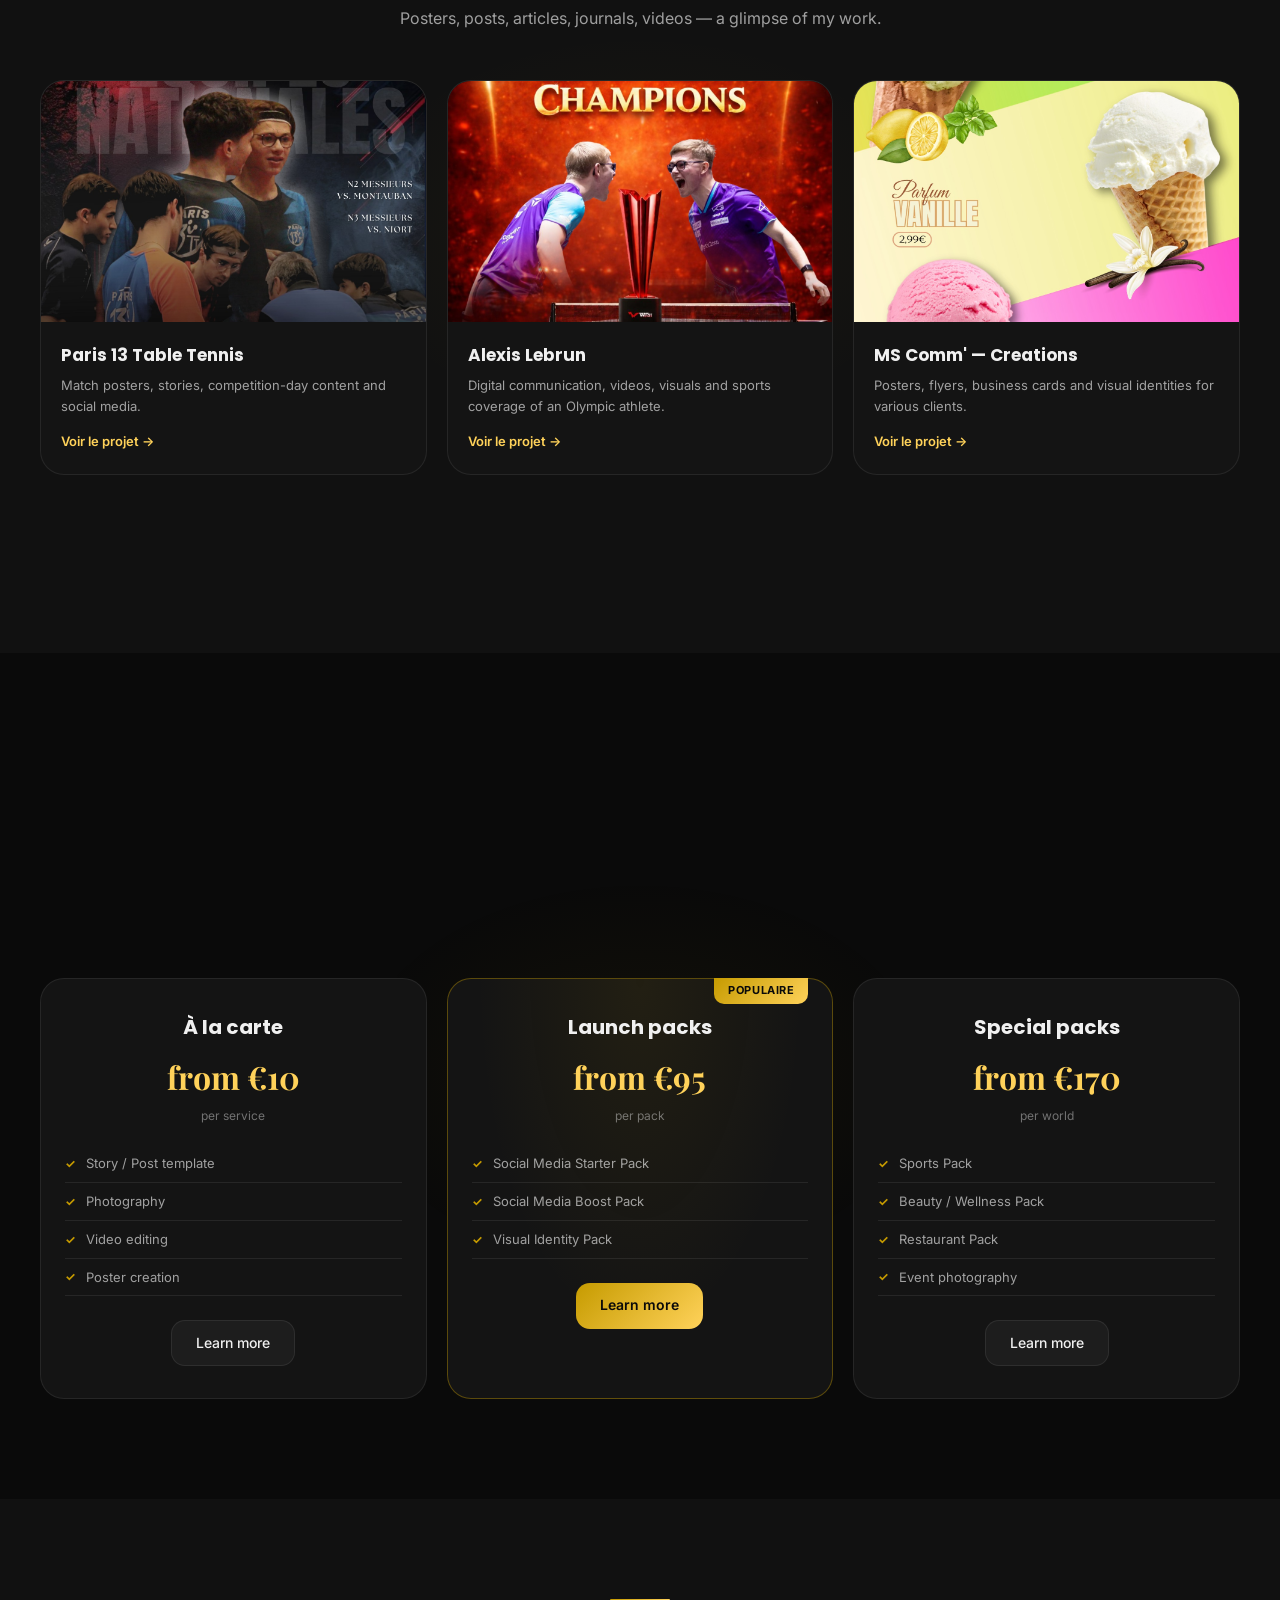
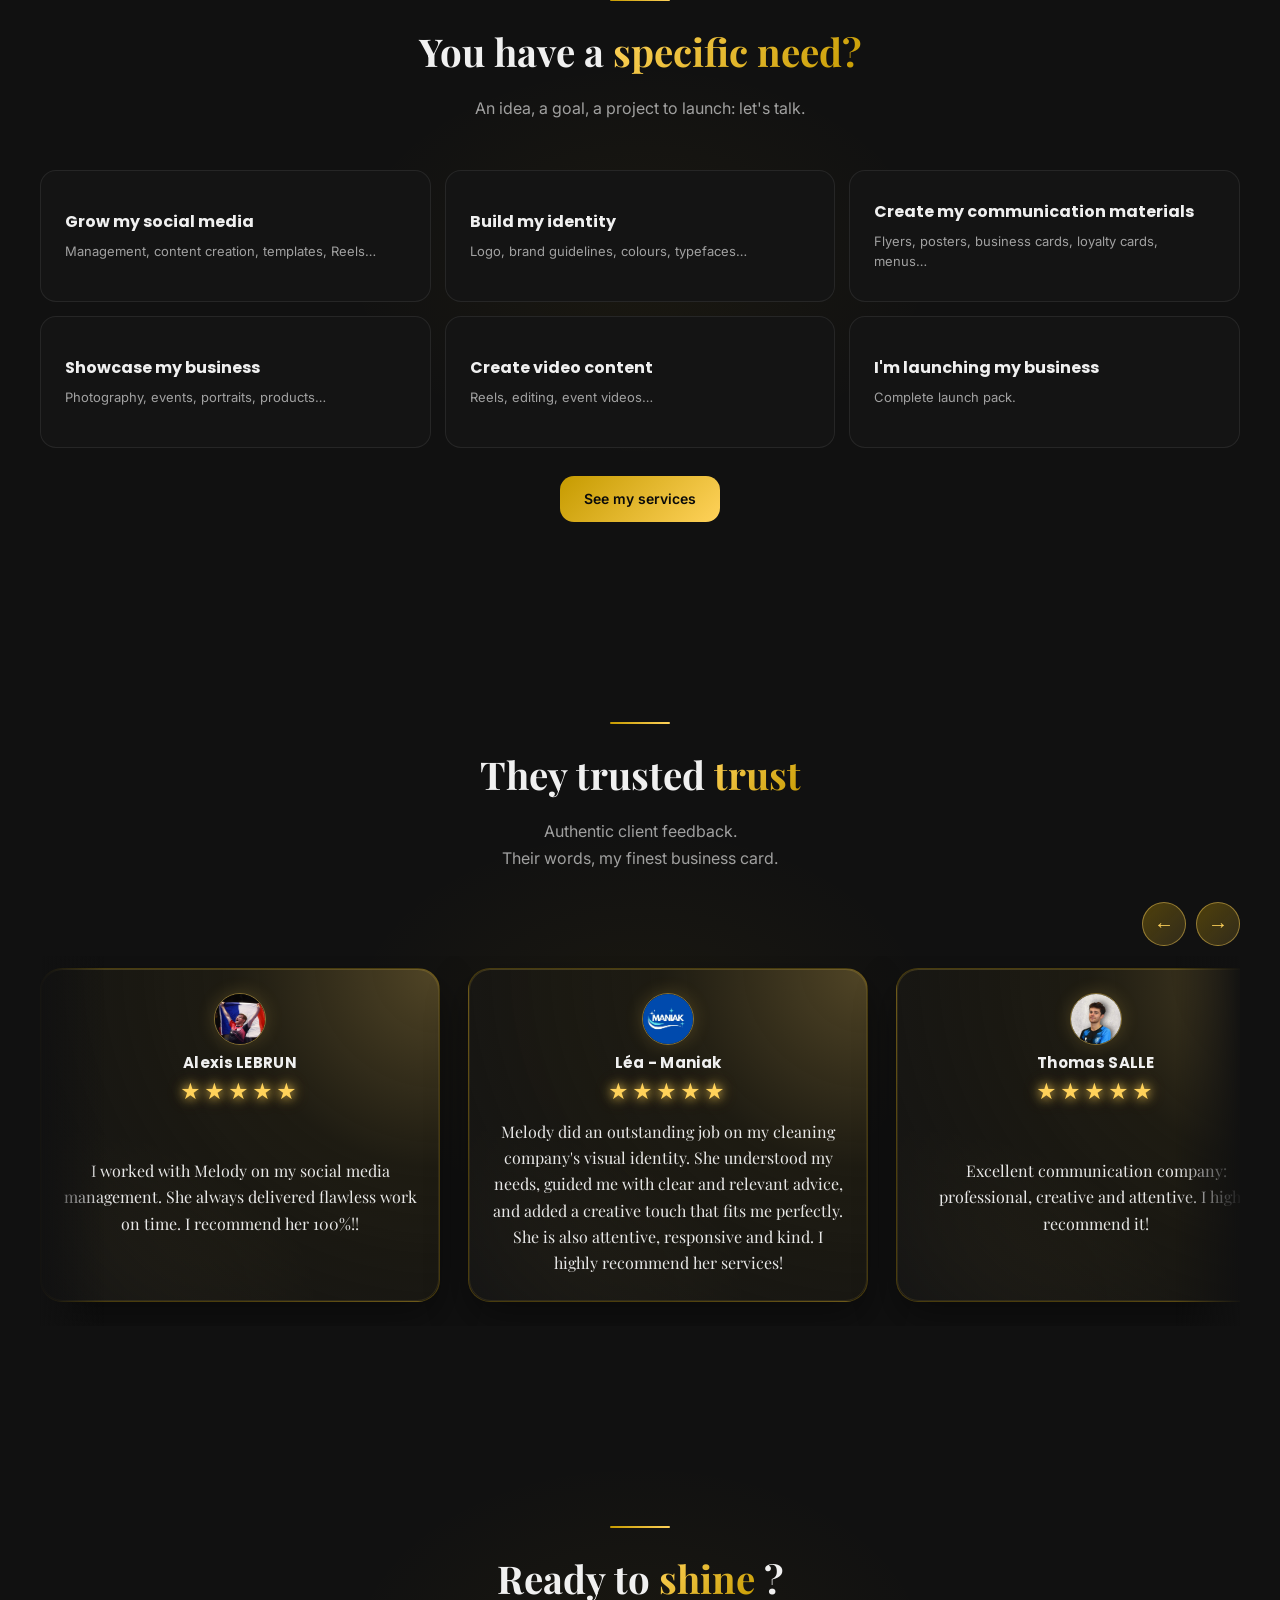
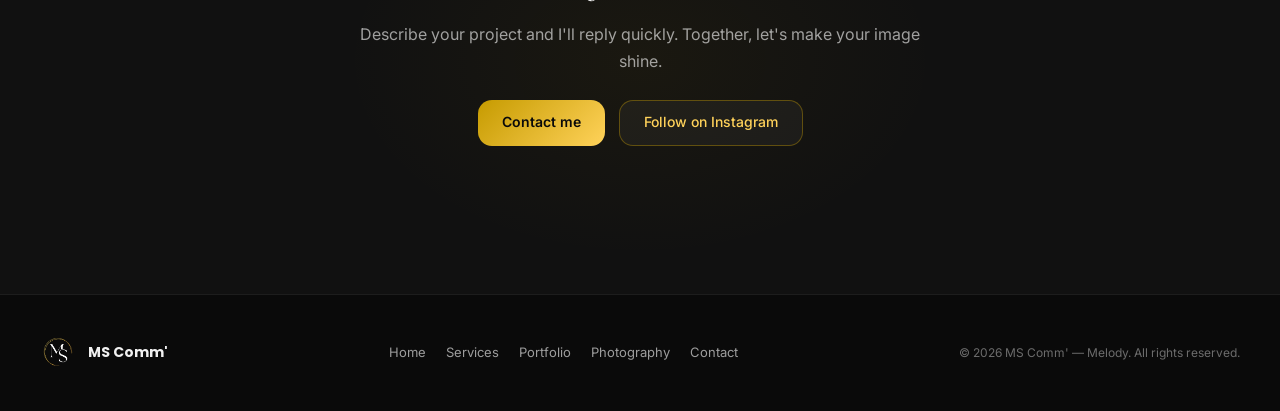
==== commit c74dba74: "Fix navigation mobile et session client" ====
--- a/index.html
+++ b/index.html
@@ -38,11 +38,11 @@
   <link rel="apple-touch-icon" href="assets/data/logo_white-removebg.png" />
   <link rel="preconnect" href="https://fonts.googleapis.com" />
   <link rel="preconnect" href="https://fonts.gstatic.com" crossorigin />
-  <link rel="stylesheet" href="assets/css/style.css?v=20260928" />
-  <link rel="stylesheet" href="assets/css/account.css?v=20260913" />
-  <script src="assets/js/main.js?v=20261001" defer></script>
-  <script src="assets/js/i18n.js?v=20261001" defer></script>
-  <script src="assets/js/account.js?v=20260918" defer></script>
+  <link rel="stylesheet" href="assets/css/style.css?v=20260923a" />
+  <link rel="stylesheet" href="assets/css/account.css?v=20260923a" />
+  <script src="assets/js/main.js?v=20260923a" defer></script>
+  <script src="assets/js/i18n.js?v=20260923a" defer></script>
+  <script src="assets/js/account.js?v=20260923a" defer></script>
   <script src="assets/js/track.js" defer></script>
   <link rel="sitemap" type="application/xml" href="/sitemap.xml" />
 
--- a/assets/css/style.css
+++ b/assets/css/style.css
@@ -243,6 +243,12 @@
   white-space: nowrap;
 }
 
+/* Author display rules on drawer links can override the browser's `hidden`
+   default. Keep nav deduplication authoritative at every breakpoint. */
+.nav a[hidden],
+.drawer a[hidden],
+.footer-links a[hidden] { display: none !important; }
+
 .nav a::before {
   content: '';
   position: absolute;
@@ -1866,6 +1872,11 @@
 .drawer a:hover {
   background: rgba(255,255,255,0.06);
   color: var(--text);
+}
+
+.drawer a.active {
+  color: var(--gold-2);
+  background: rgba(198,155,0,0.12);
 }
 
 .drawer.is-open {
--- a/assets/css/account.css
+++ b/assets/css/account.css
@@ -41,6 +41,13 @@
   transition: opacity .22s ease, transform .22s cubic-bezier(.22,1,.36,1);
 }
 .acct-trigger svg { width: 17px; height: 17px; color: var(--muted); transition: color .2s; }
+.acct-trigger.is-pending { cursor: default; color: var(--muted); }
+.acct-trigger.is-pending::before { display: none; }
+.acct-trigger.is-pending svg { color: var(--gold-2); }
+@media (prefers-reduced-motion: no-preference) {
+  .acct-trigger.is-pending svg { animation: acct-session-spin 1.25s linear infinite; }
+}
+@keyframes acct-session-spin { to { transform: rotate(360deg); } }
 .acct-trigger:hover,
 .acct-trigger:focus-visible { background: transparent; border-color: transparent; }
 .acct-trigger:hover::before,
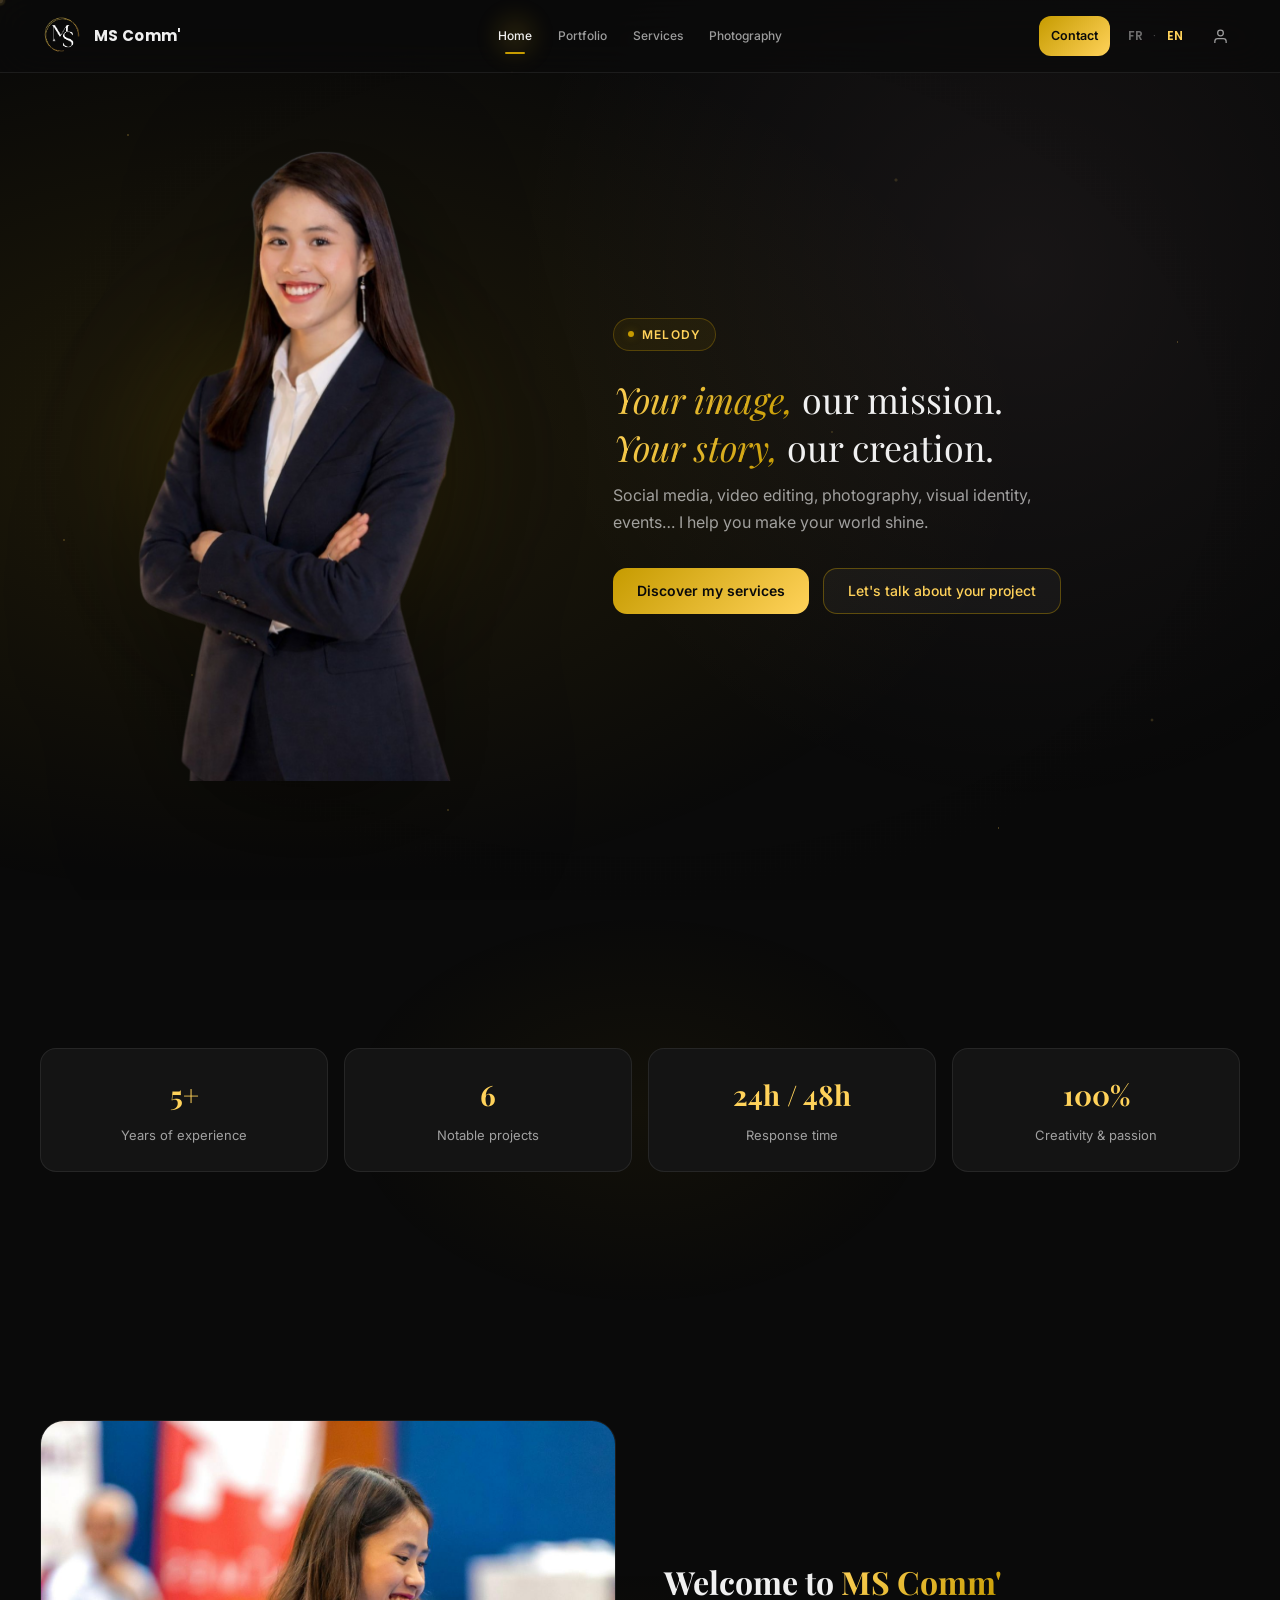
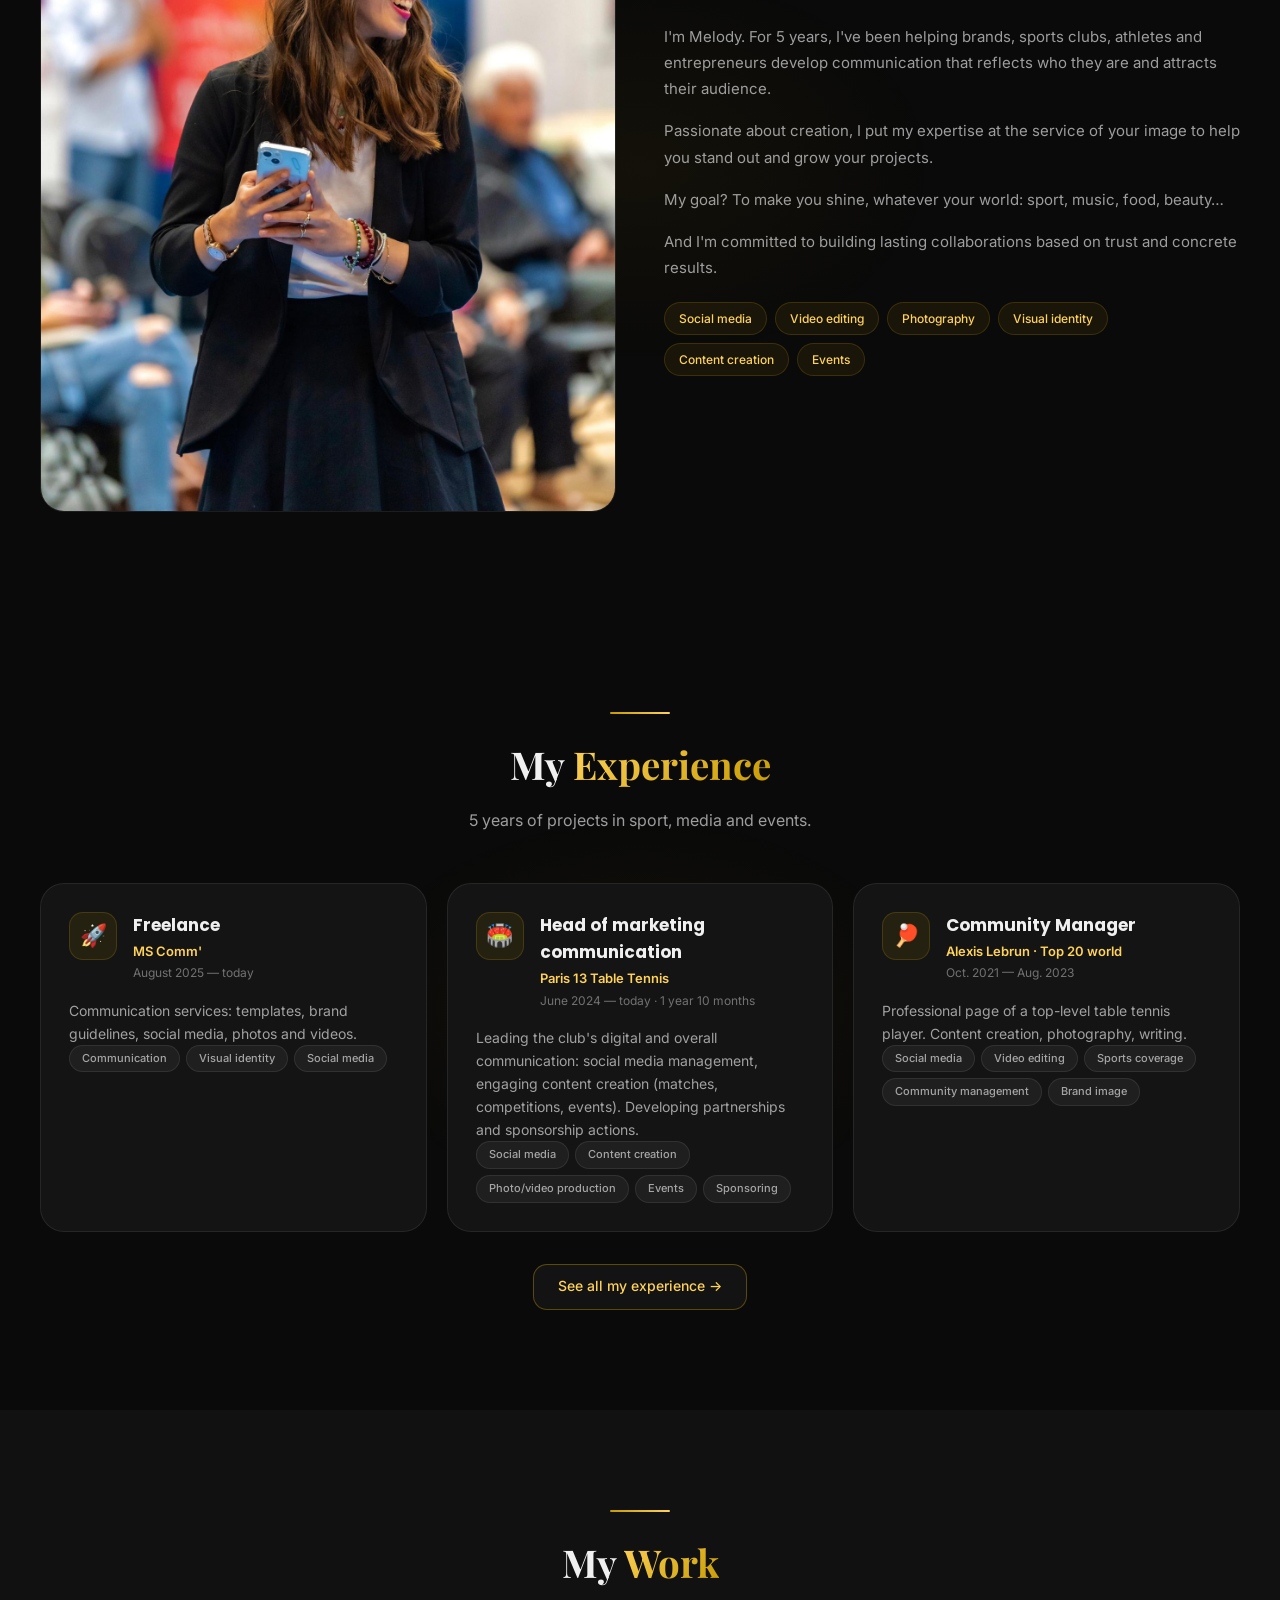
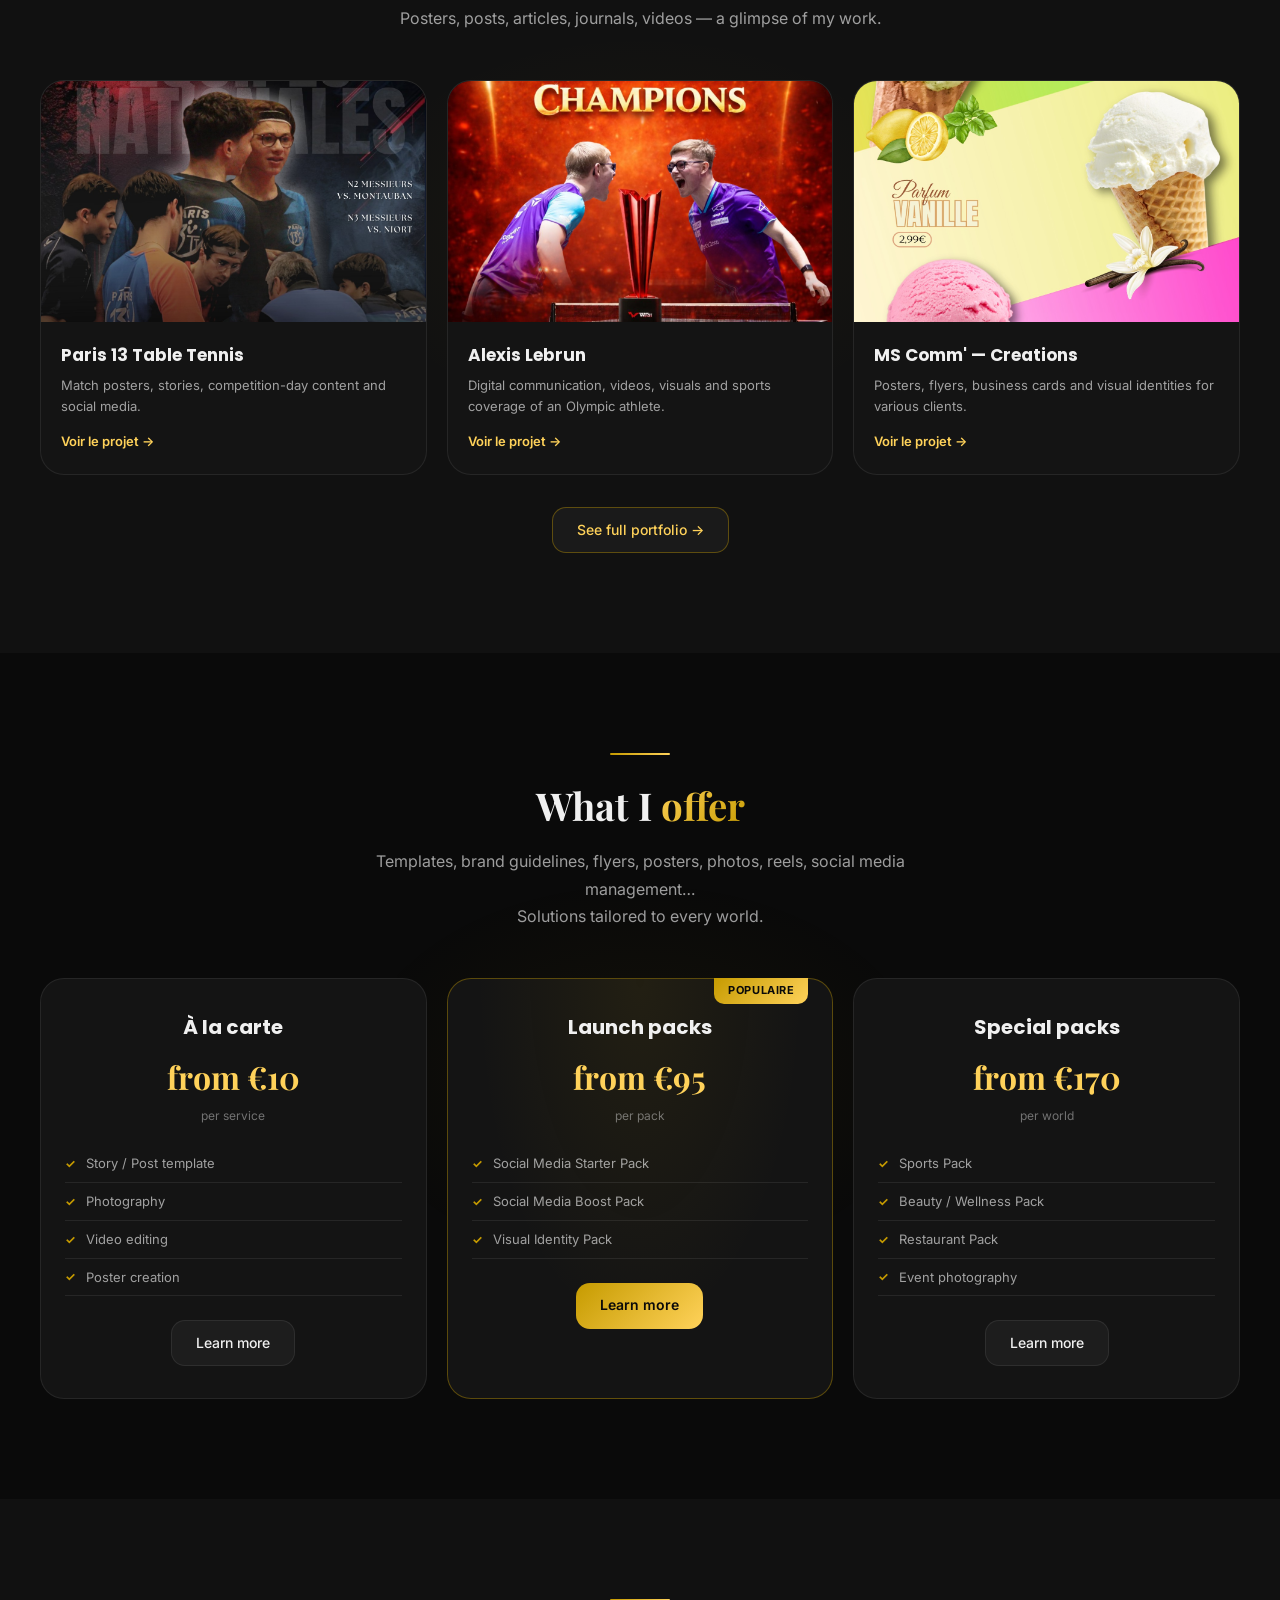
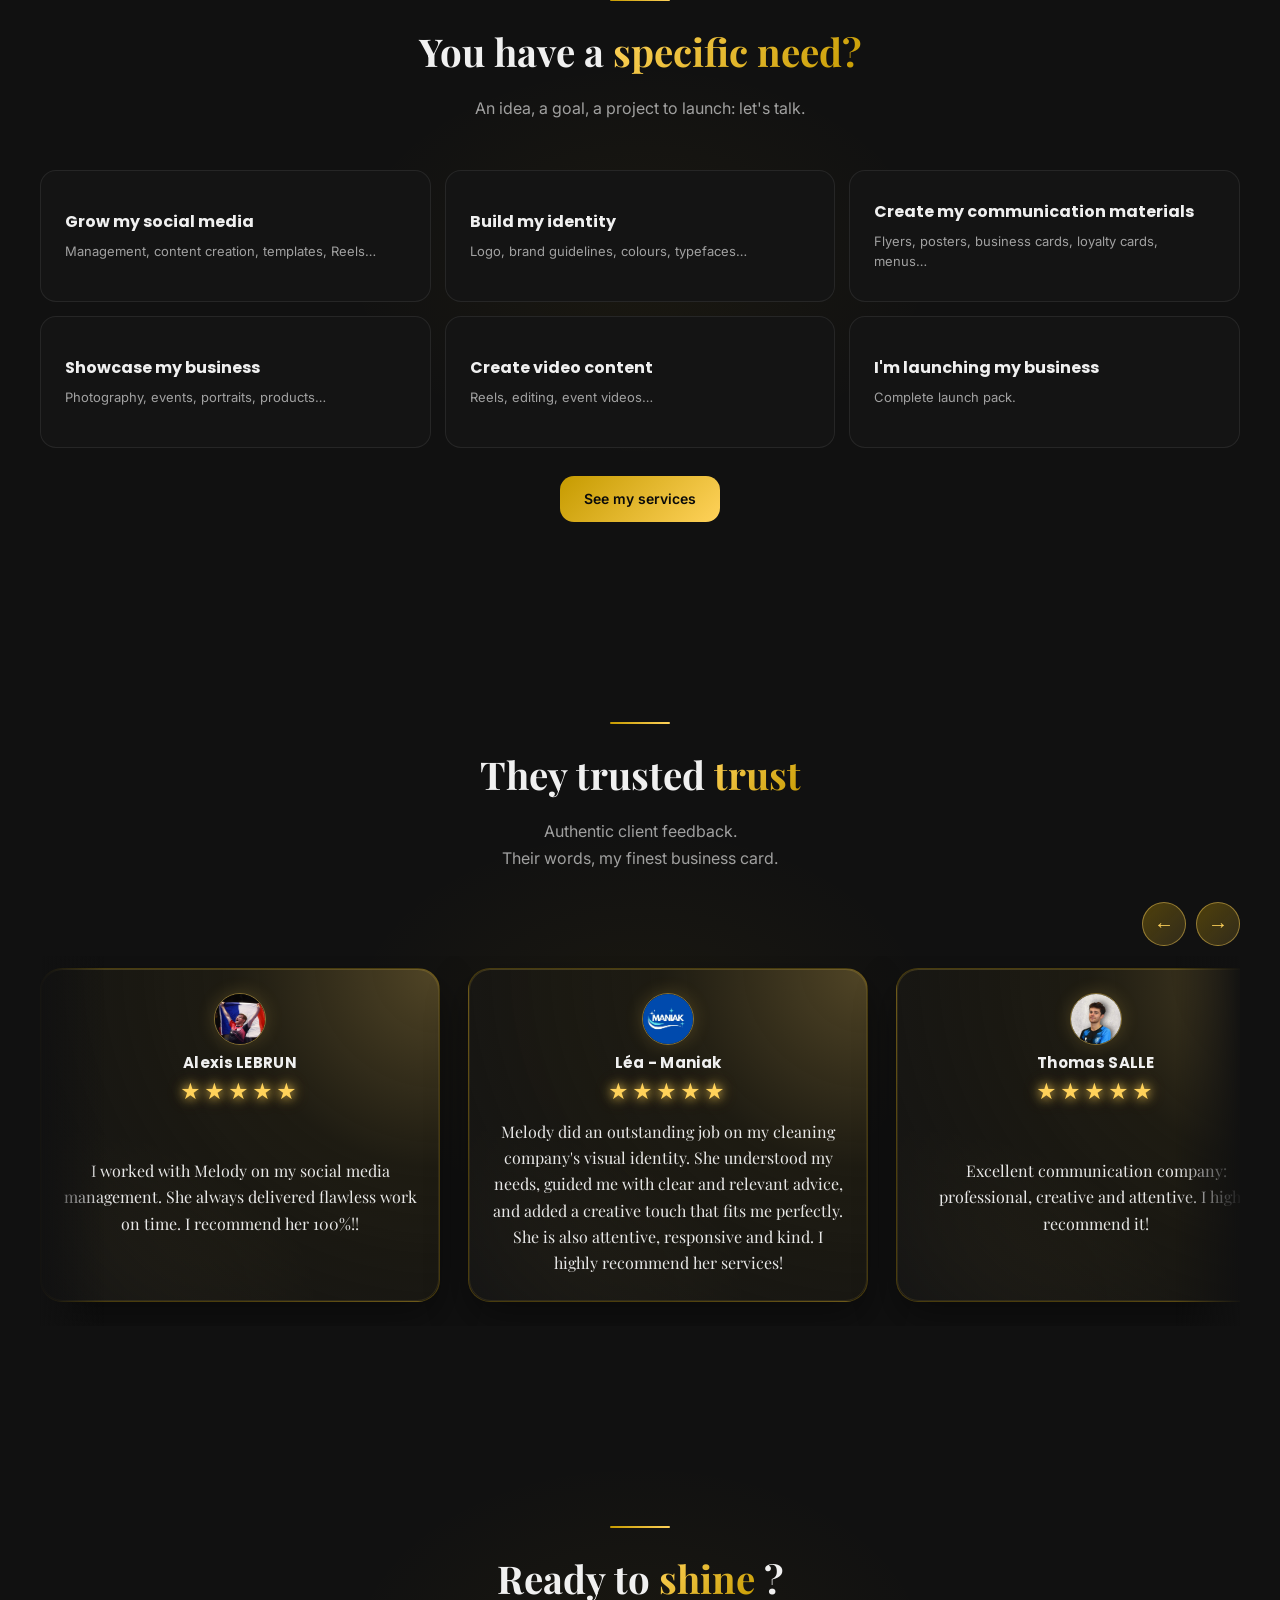
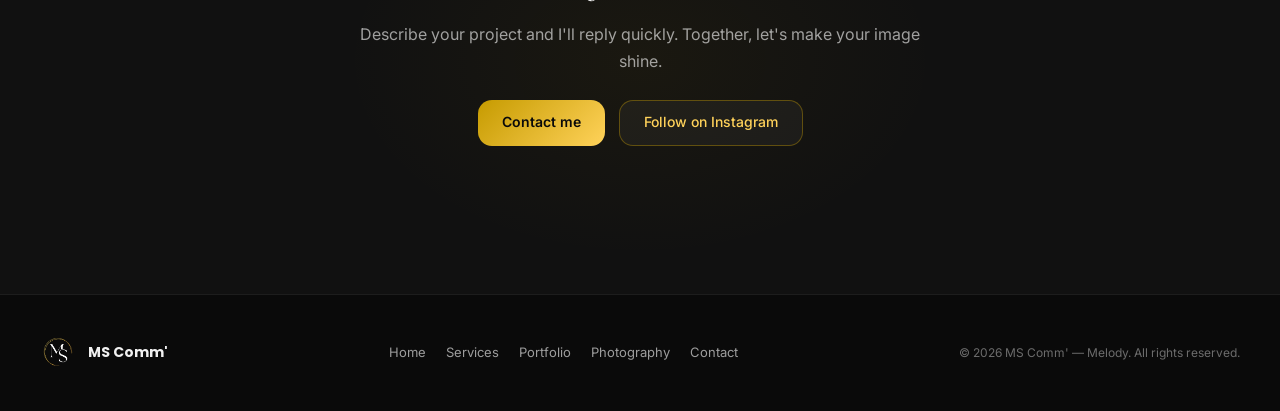
==== commit c63fc88e: "Improve multilingual search discovery" ====
--- a/index.html
+++ b/index.html
@@ -4,35 +4,30 @@
   <meta charset="UTF-8" />
   <meta name="viewport" content="width=device-width, initial-scale=1.0" />
   <meta name="color-scheme" content="dark" />
-  <title>MS Comm' | Prestations de services de communication</title>
-  <meta name="description" content="Des supports de communication créatifs, pensés pour votre activité." />
-  <meta name="keywords" content="communication sportive, agence communication sport, média sportif, événementiel sportif Paris, réseaux sociaux sport, photographie sportive, vidéo sport, contenu sportif, identité visuelle club, marketing sportif, communication athlète, Melody MS Comm, Paris, Île-de-France" />
+  <title>MS Comm' | Communication Sportive, Média &amp; Événementiel Paris | Melody</title>
+  <meta name="description" content="MS Comm' - Spécialiste en communication sportive, média et événementiel à Paris. Création de contenu, réseaux sociaux, photographie sportive, vidéo événementielle, identité visuelle pour clubs sportifs, athlètes et marques." />
   <meta name="author" content="Melody MS Comm'" />
   <meta name="robots" content="index, follow" />
-  <meta name="geo.region" content="FR-75" />
-  <meta name="geo.placename" content="Paris" />
-  <meta name="geo.position" content="48.8566;2.3522" />
-  <meta name="ICBM" content="48.8566,2.3522" />
-  <meta name="language" content="fr" />
-  <meta name="category" content="Communication, Sport, Média, Événementiel" />
   
   <!-- Open Graph / Facebook -->
   <meta property="og:type" content="website" />
   <meta property="og:url" content="https://ms-comm.github.io/" />
-  <meta property="og:title" content="MS Comm' | Prestations de services de communication" />
-  <meta property="og:description" content="Des supports de communication créatifs, pensés pour votre activité." />
+  <meta property="og:title" content="MS Comm' | Communication Sportive, Média &amp; Événementiel Paris | Melody" />
+  <meta property="og:description" content="MS Comm' - Spécialiste en communication sportive, média et événementiel à Paris. Création de contenu, réseaux sociaux, photographie sportive, vidéo événementielle, identité visuelle pour clubs sportifs, athlètes et marques." />
   <meta property="og:image" content="https://ms-comm.github.io/assets/data/logo_white-removebg.png" />
+  <meta property="og:image:alt" content="MS Comm' logo" />
   <meta property="og:locale" content="fr_FR" />
   <meta property="og:site_name" content="MS Comm'" />
   
   <!-- Twitter -->
-  <meta property="twitter:card" content="summary_large_image" />
-  <meta property="twitter:url" content="https://ms-comm.github.io/" />
-  <meta property="twitter:title" content="MS Comm' | Prestations de services de communication" />
-  <meta property="twitter:description" content="Des supports de communication créatifs, pensés pour votre activité." />
-  <meta property="twitter:image" content="https://ms-comm.github.io/assets/data/logo_white-removebg.png" />
-  <meta property="twitter:creator" content="@mscomm" />
-  <link rel="canonical" href="https://ms-comm.github.io/" />
+  <meta name="twitter:card" content="summary_large_image" />
+  <meta name="twitter:url" content="https://ms-comm.github.io/" />
+  <meta name="twitter:title" content="MS Comm' | Communication Sportive, Média &amp; Événementiel Paris | Melody" />
+  <meta name="twitter:description" content="MS Comm' - Spécialiste en communication sportive, média et événementiel à Paris. Création de contenu, réseaux sociaux, photographie sportive, vidéo événementielle, identité visuelle pour clubs sportifs, athlètes et marques." />
+  <meta name="twitter:image" content="https://ms-comm.github.io/assets/data/logo_white-removebg.png" />
+  <link rel="alternate" hreflang="fr" href="https://ms-comm.github.io/" />
+  <link rel="alternate" hreflang="en" href="https://ms-comm.github.io/?lang=en" />
+  <link rel="alternate" hreflang="x-default" href="https://ms-comm.github.io/" />
   <link rel="manifest" href="manifest.json" />
   <link rel="icon" type="image/png" href="assets/data/logo_white-removebg.png" />
   <link rel="apple-touch-icon" href="assets/data/logo_white-removebg.png" />
@@ -42,6 +37,7 @@
   <link rel="stylesheet" href="assets/css/account.css?v=20260923a" />
   <script src="assets/js/main.js?v=20260923a" defer></script>
   <script src="assets/js/i18n.js?v=20260923a" defer></script>
+  <script src="assets/js/seo.js?v=20260926a" defer></script>
   <script src="assets/js/account.js?v=20260923a" defer></script>
   <script src="assets/js/track.js" defer></script>
   <link rel="sitemap" type="application/xml" href="/sitemap.xml" />
@@ -50,33 +46,26 @@
   <script type="application/ld+json">
   {
     "@context": "https://schema.org",
-    "@type": "ProfessionalService",
+    "@type": "Organization",
+    "@id": "https://ms-comm.github.io/#organization",
     "name": "MS Comm'",
     "url": "https://ms-comm.github.io/",
     "logo": "https://ms-comm.github.io/assets/data/logo_white-removebg.png",
-    "image": "https://ms-comm.github.io/assets/data/logo_white-removebg.png",
     "description": "Spécialiste en communication sportive, média et événementiel à Paris. Création de contenu, réseaux sociaux, photographie, vidéo, identité visuelle.",
-    "address": {
-      "@type": "PostalAddress",
-      "addressLocality": "Paris",
-      "addressRegion": "Île-de-France",
-      "addressCountry": "FR"
-    },
-    "geo": {
-      "@type": "GeoCoordinates",
-      "latitude": 48.8566,
-      "longitude": 2.3522
-    },
-    "areaServed": "Paris, Île-de-France, France",
     "founder": {
       "@type": "Person",
       "name": "Melody",
       "jobTitle": "Chargée de communication"
     },
-    "serviceType": ["Communication sportive", "Gestion réseaux sociaux", "Photographie sportive", "Vidéo événementielle", "Identité visuelle", "Community management"],
-    "priceRange": "€€",
+    "contactPoint": {
+      "@type": "ContactPoint",
+      "email": "mscomm.contact@gmail.com",
+      "contactType": "customer service",
+      "availableLanguage": ["French", "English"]
+    },
     "sameAs": [
-      "https://www.instagram.com/ms_communication_france/"
+      "https://www.instagram.com/ms_communication_france/",
+      "https://www.linkedin.com/company/ms-comm%E2%80%99/"
     ]
   }
   </script>
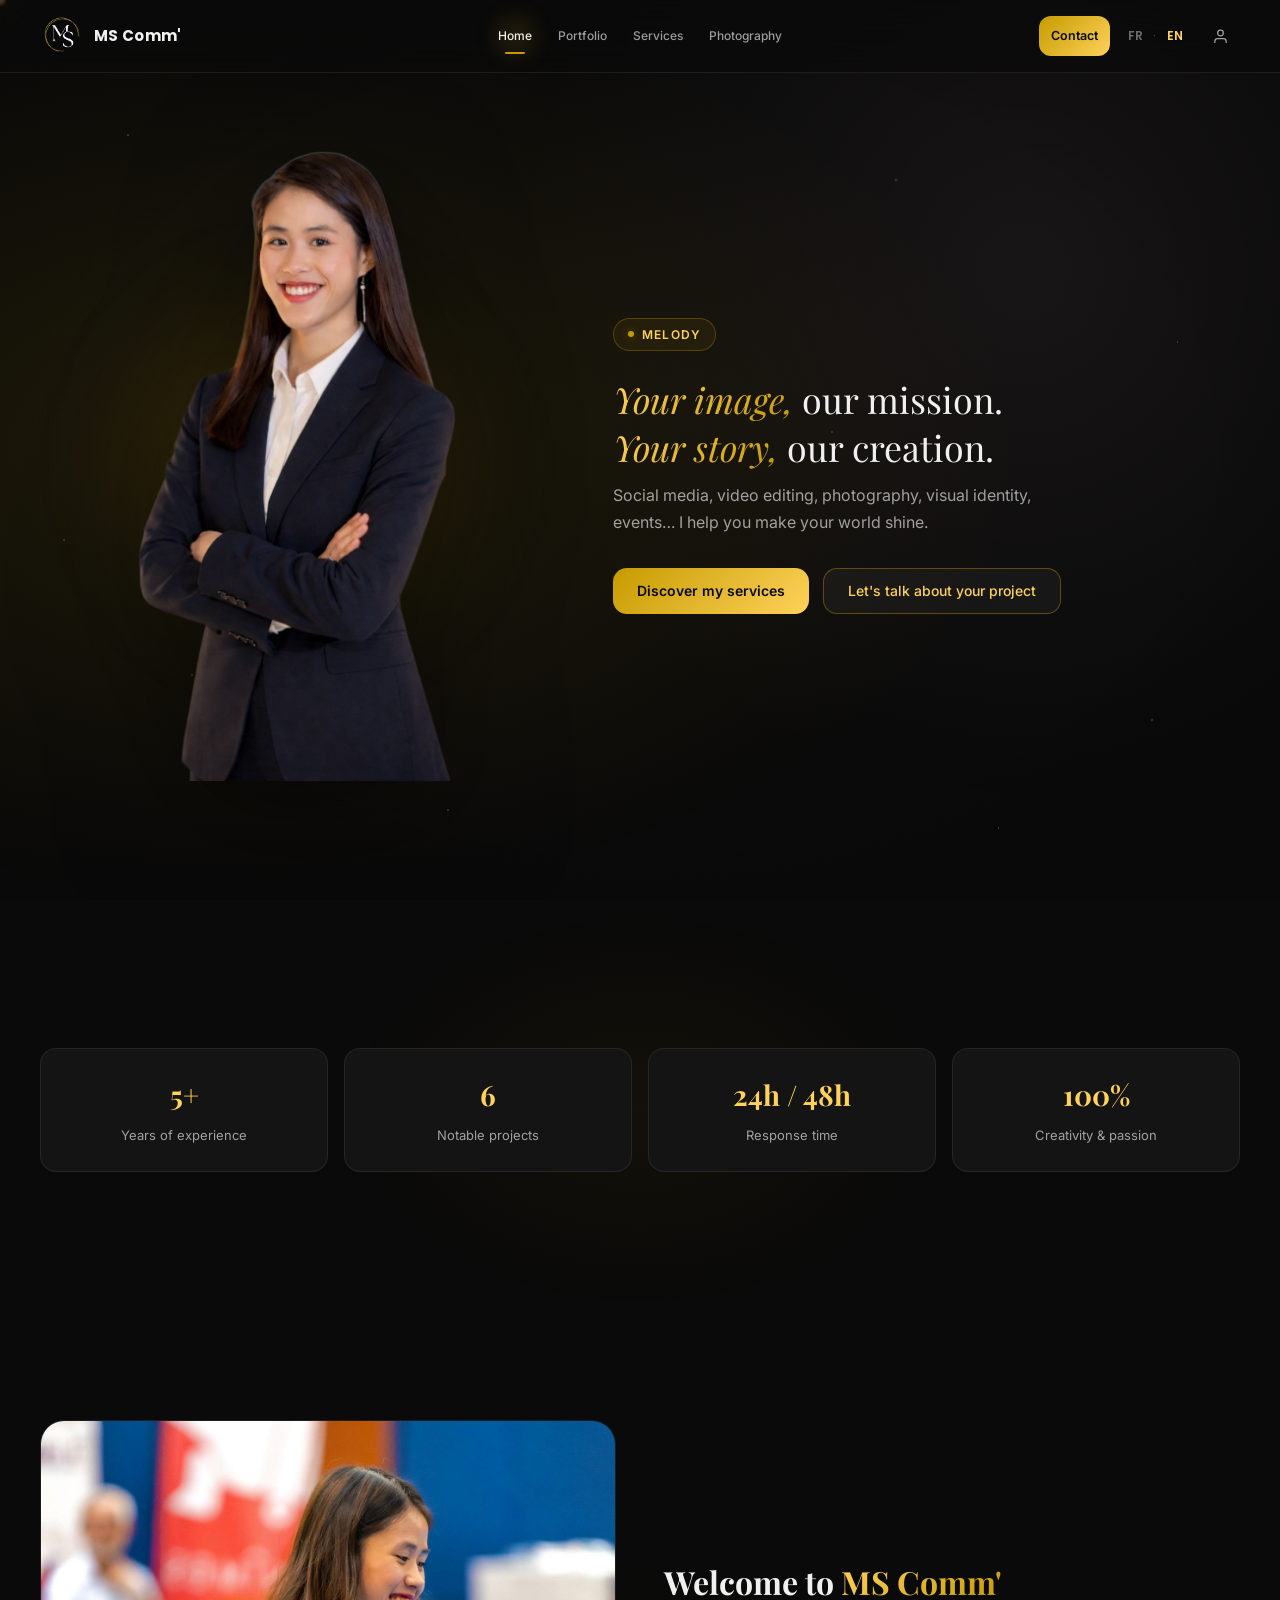
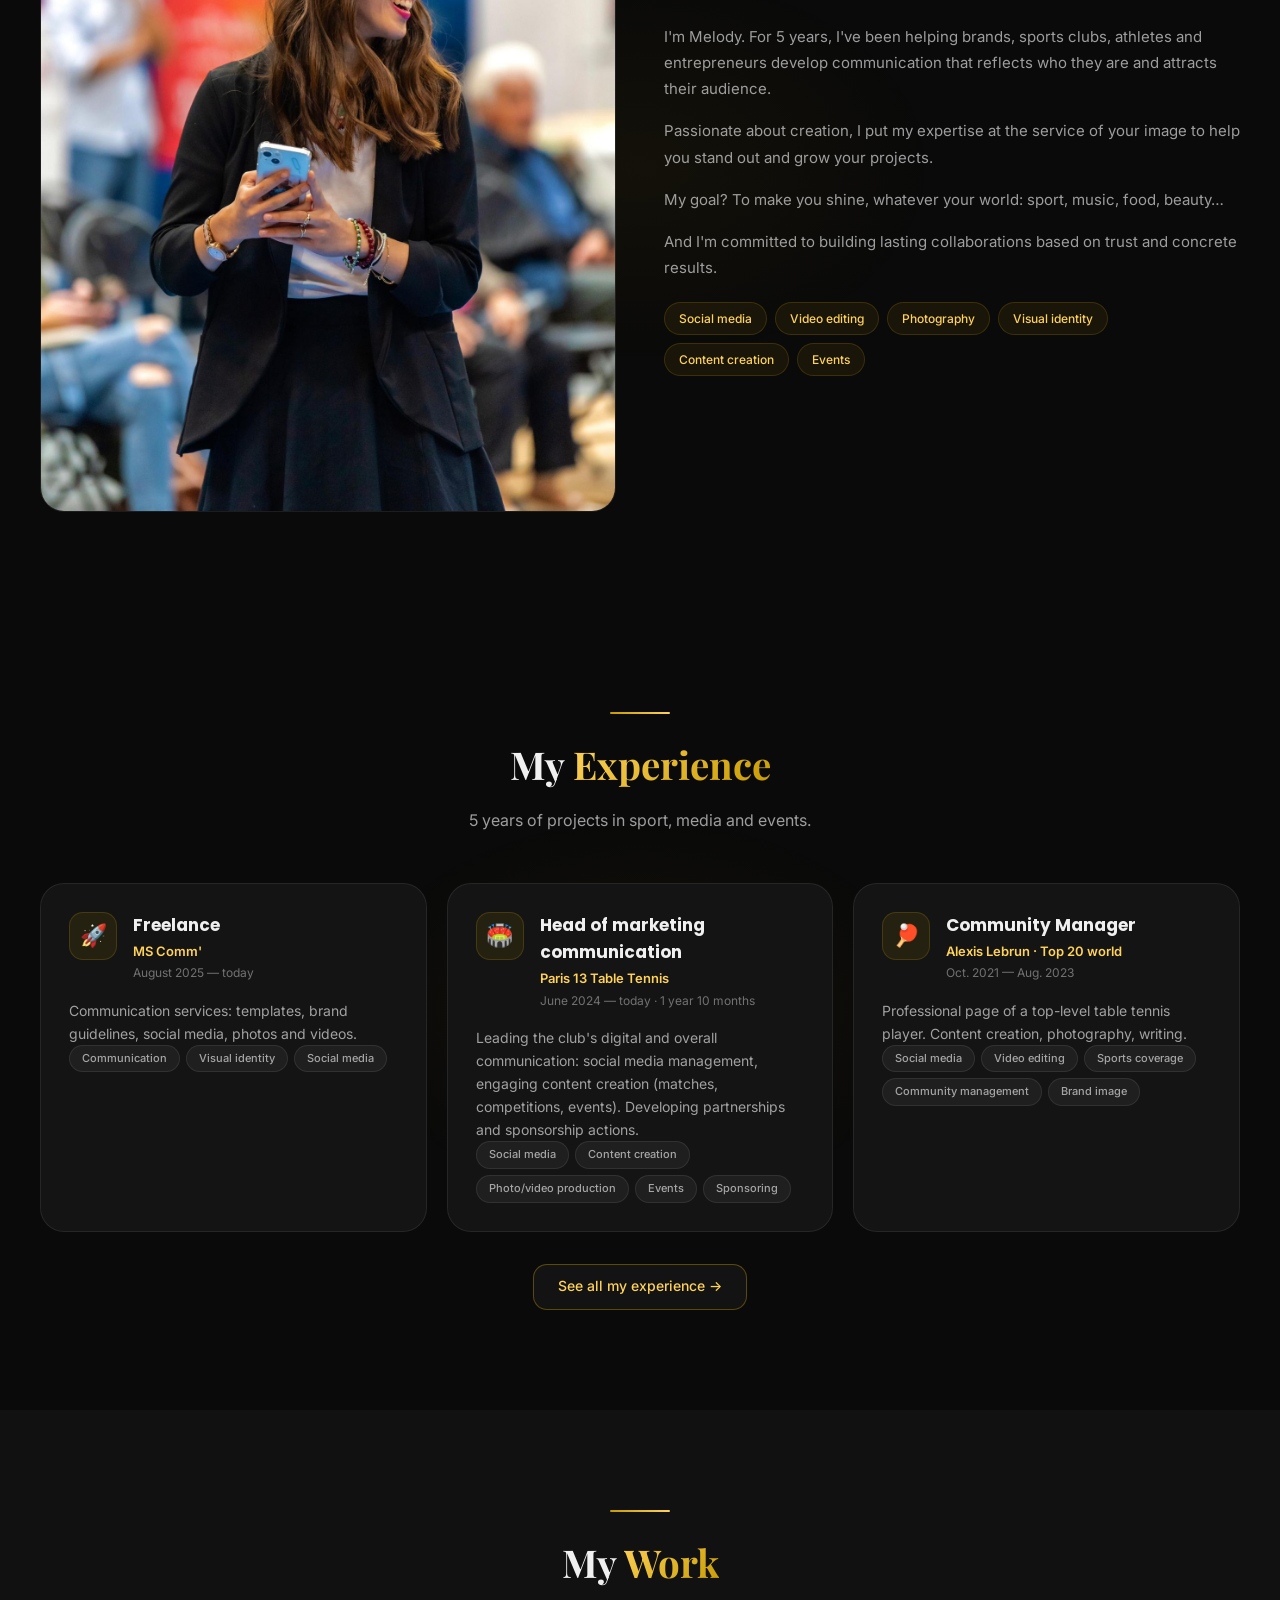
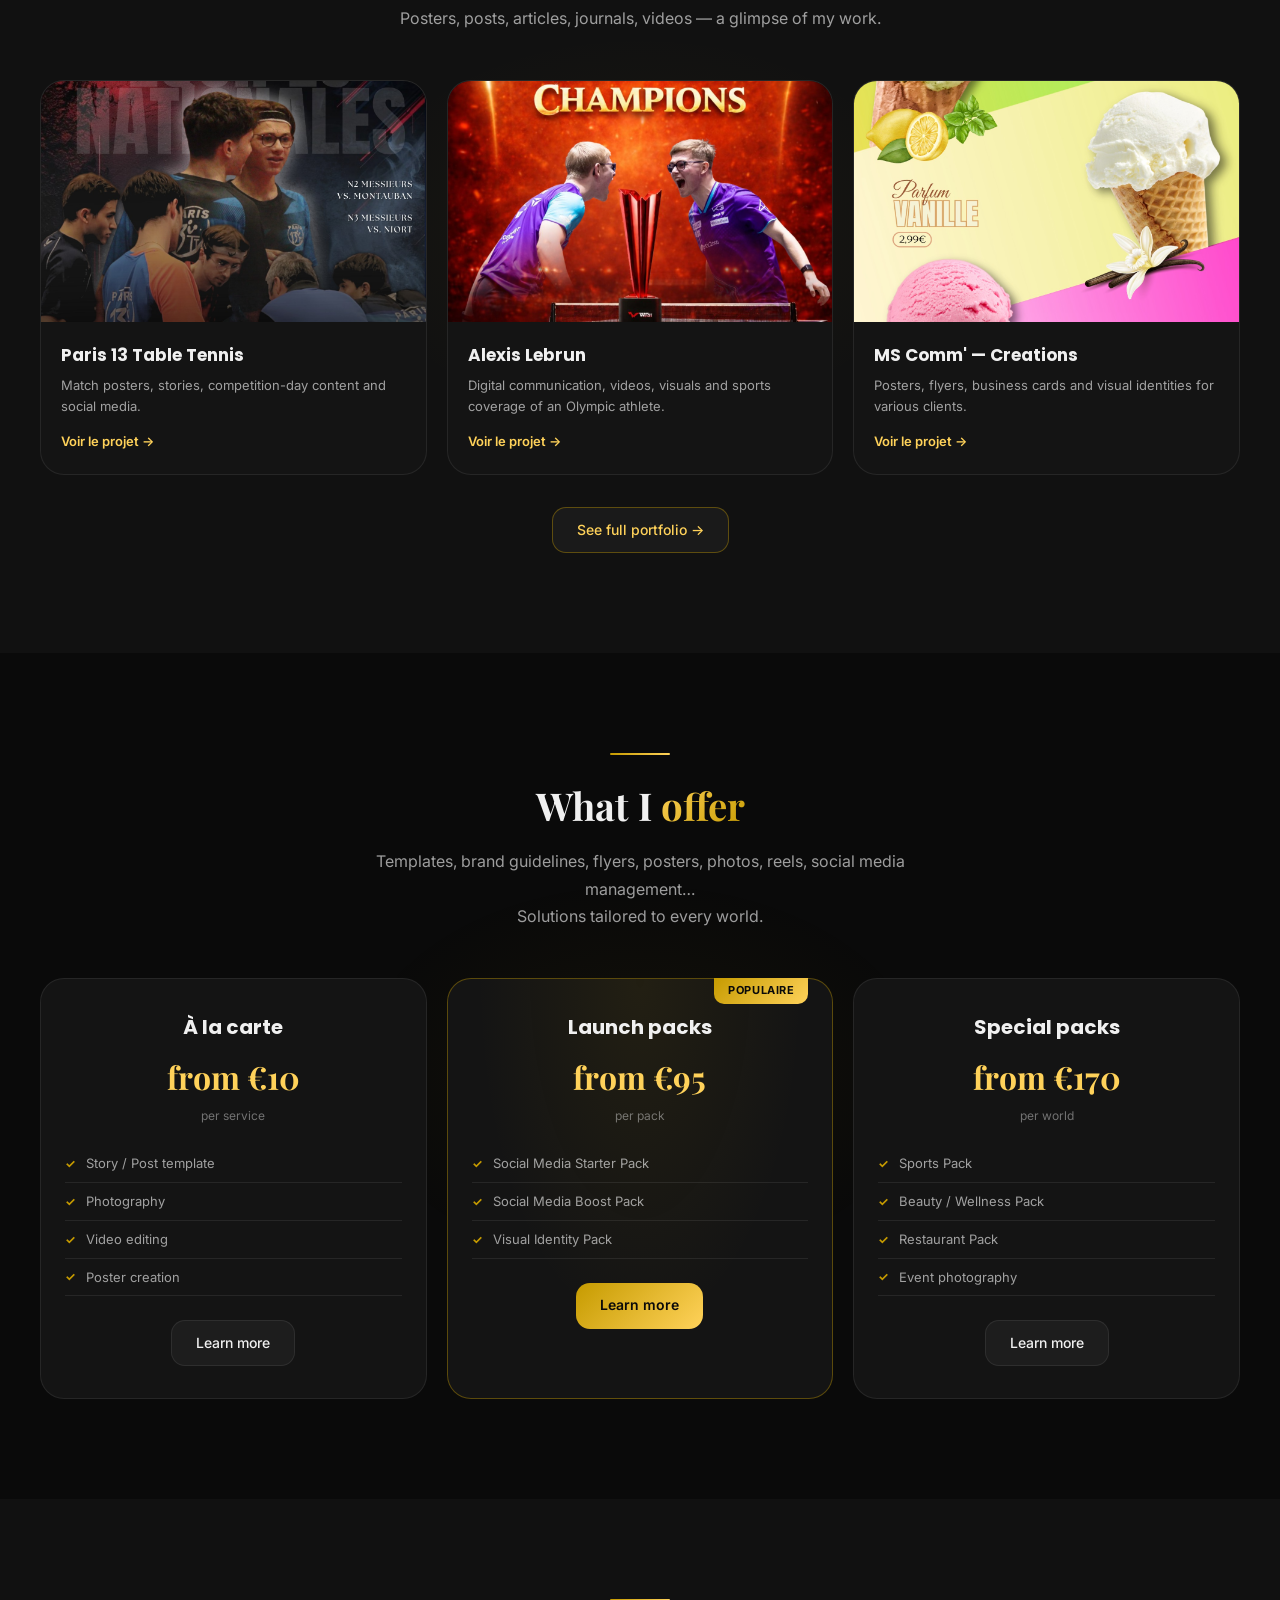
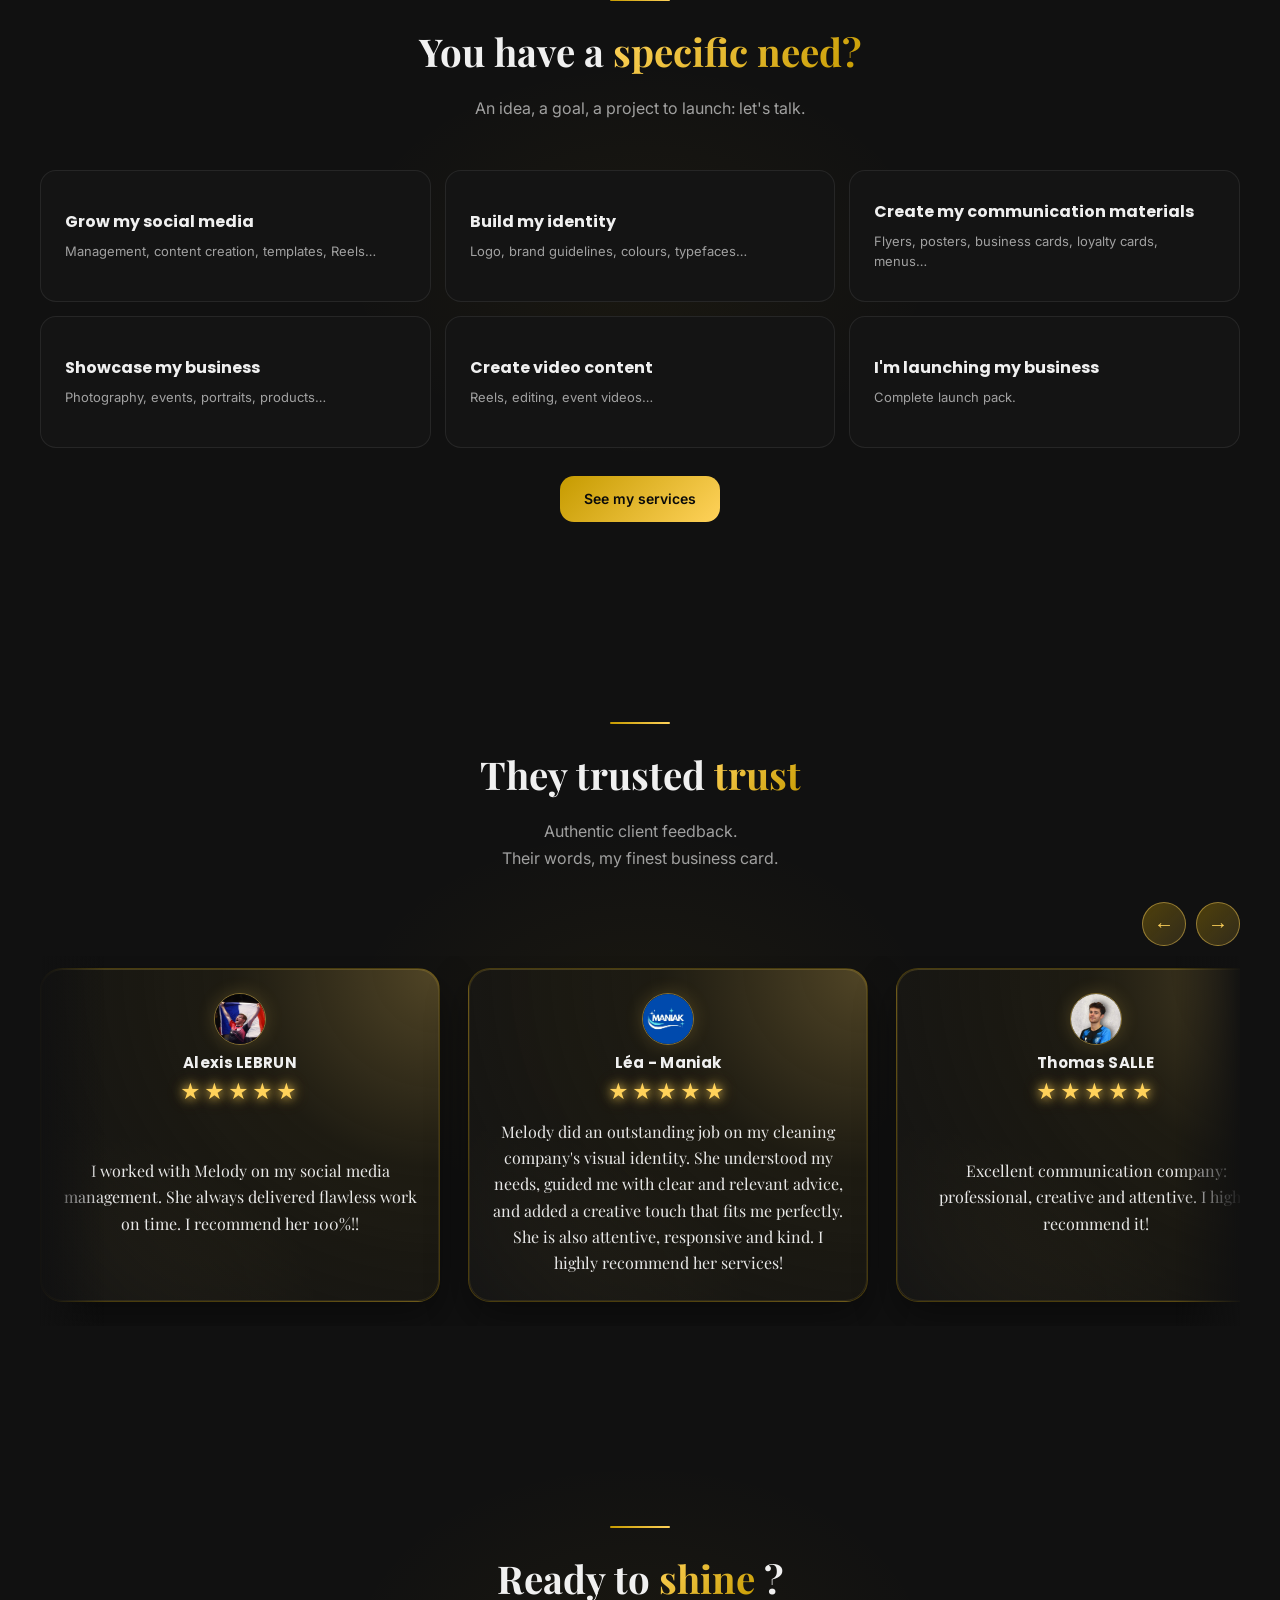
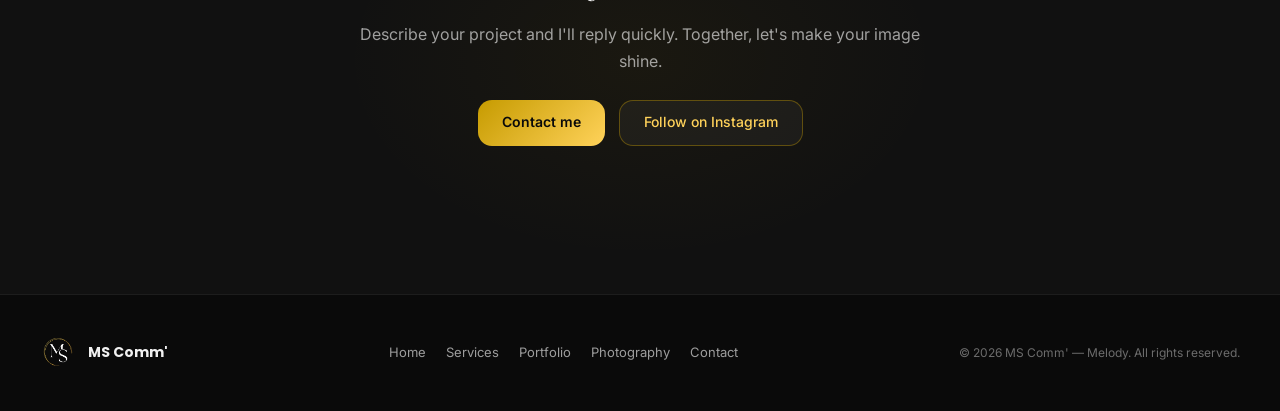
==== commit 1370e1cd: "Keep SEO canonical aligned with locale" ====
--- a/index.html
+++ b/index.html
@@ -37,7 +37,7 @@
   <link rel="stylesheet" href="assets/css/account.css?v=20260923a" />
   <script src="assets/js/main.js?v=20260923a" defer></script>
   <script src="assets/js/i18n.js?v=20260923a" defer></script>
-  <script src="assets/js/seo.js?v=20260926a" defer></script>
+  <script src="assets/js/seo.js?v=20260927a" defer></script>
   <script src="assets/js/account.js?v=20260923a" defer></script>
   <script src="assets/js/track.js" defer></script>
   <link rel="sitemap" type="application/xml" href="/sitemap.xml" />
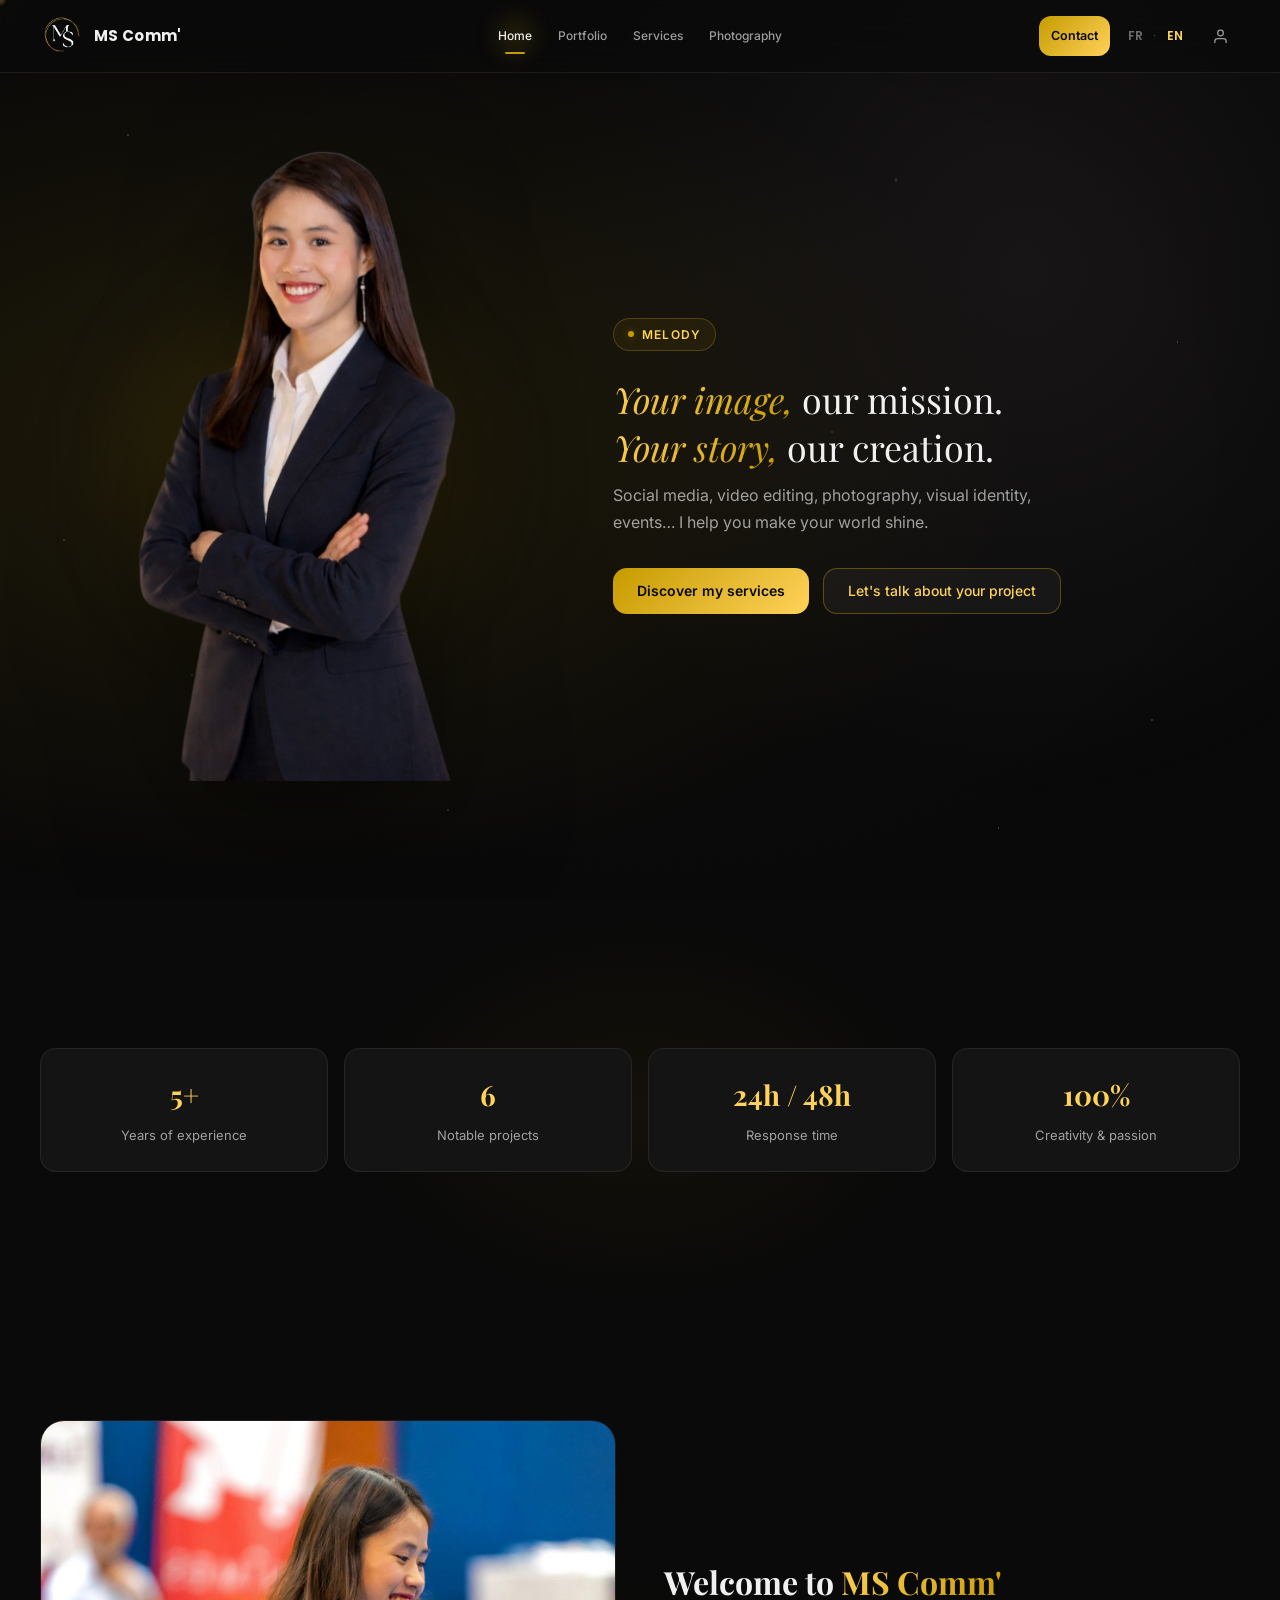
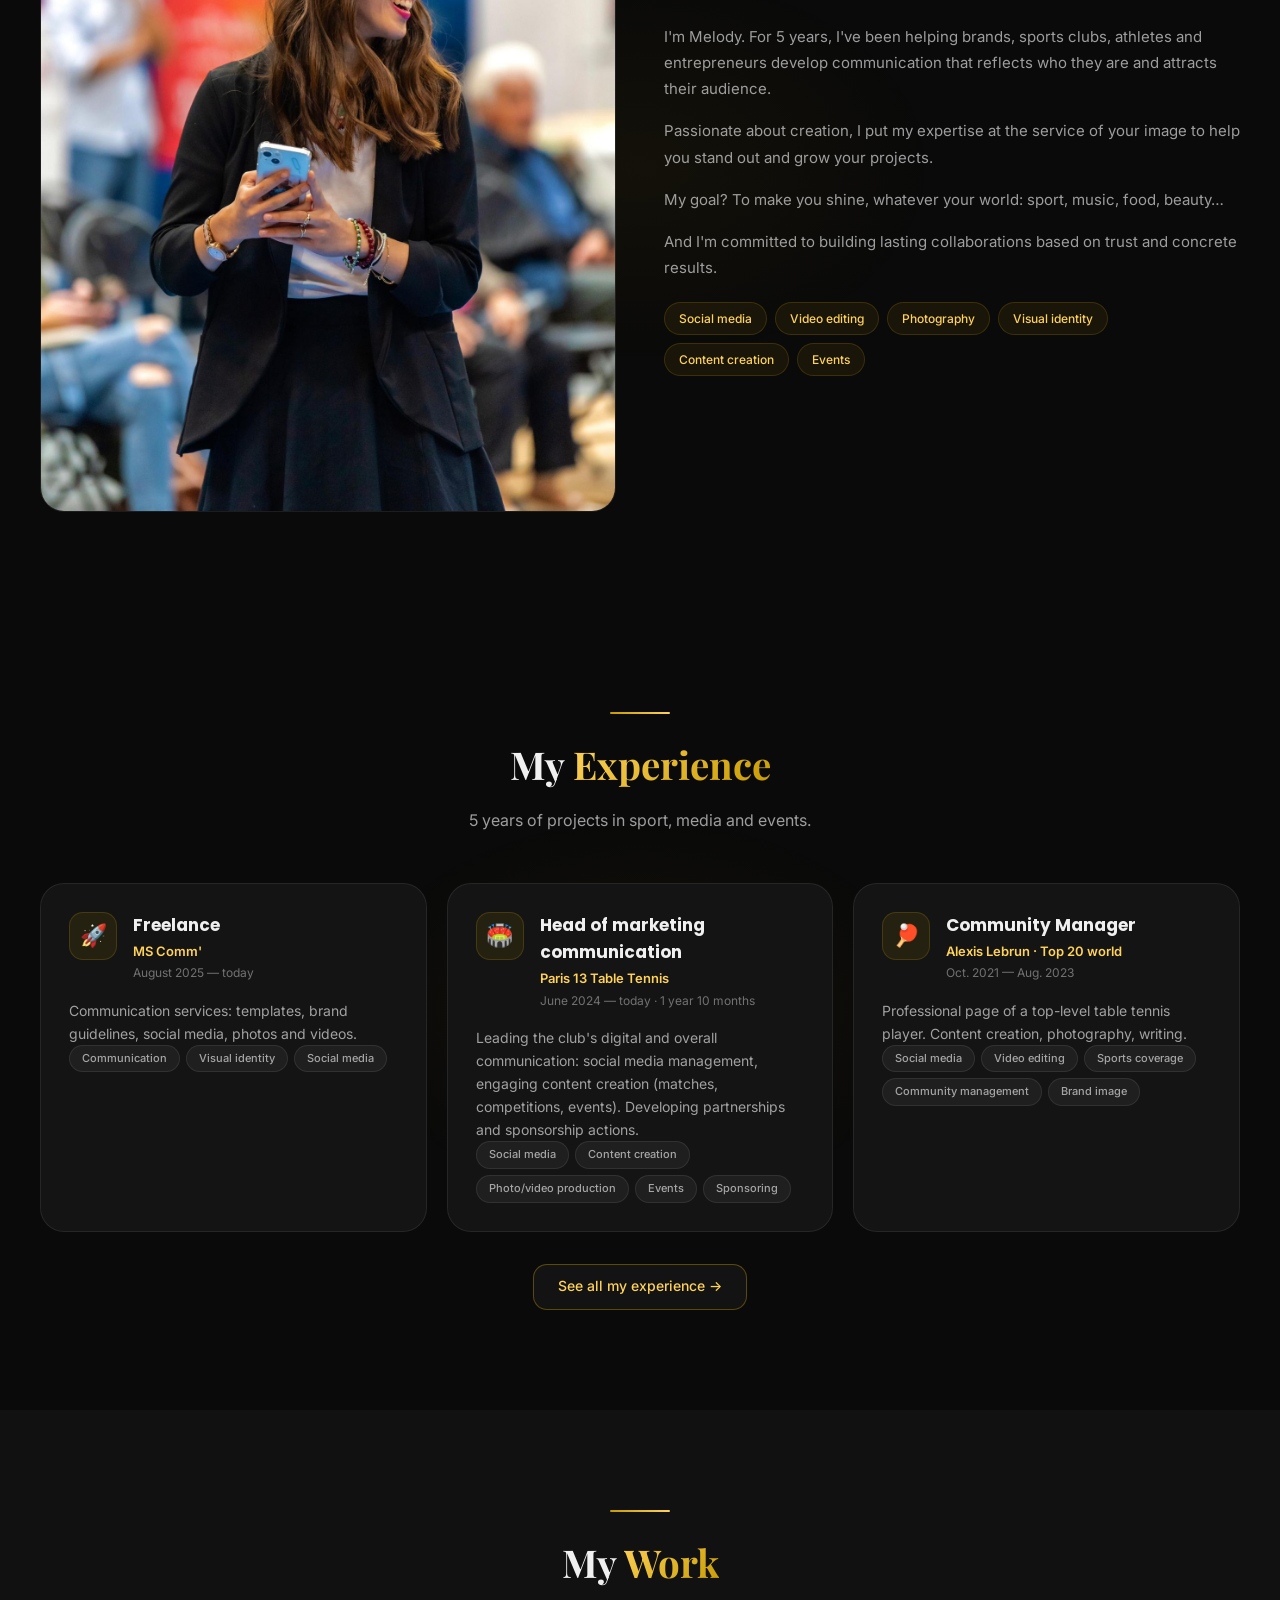
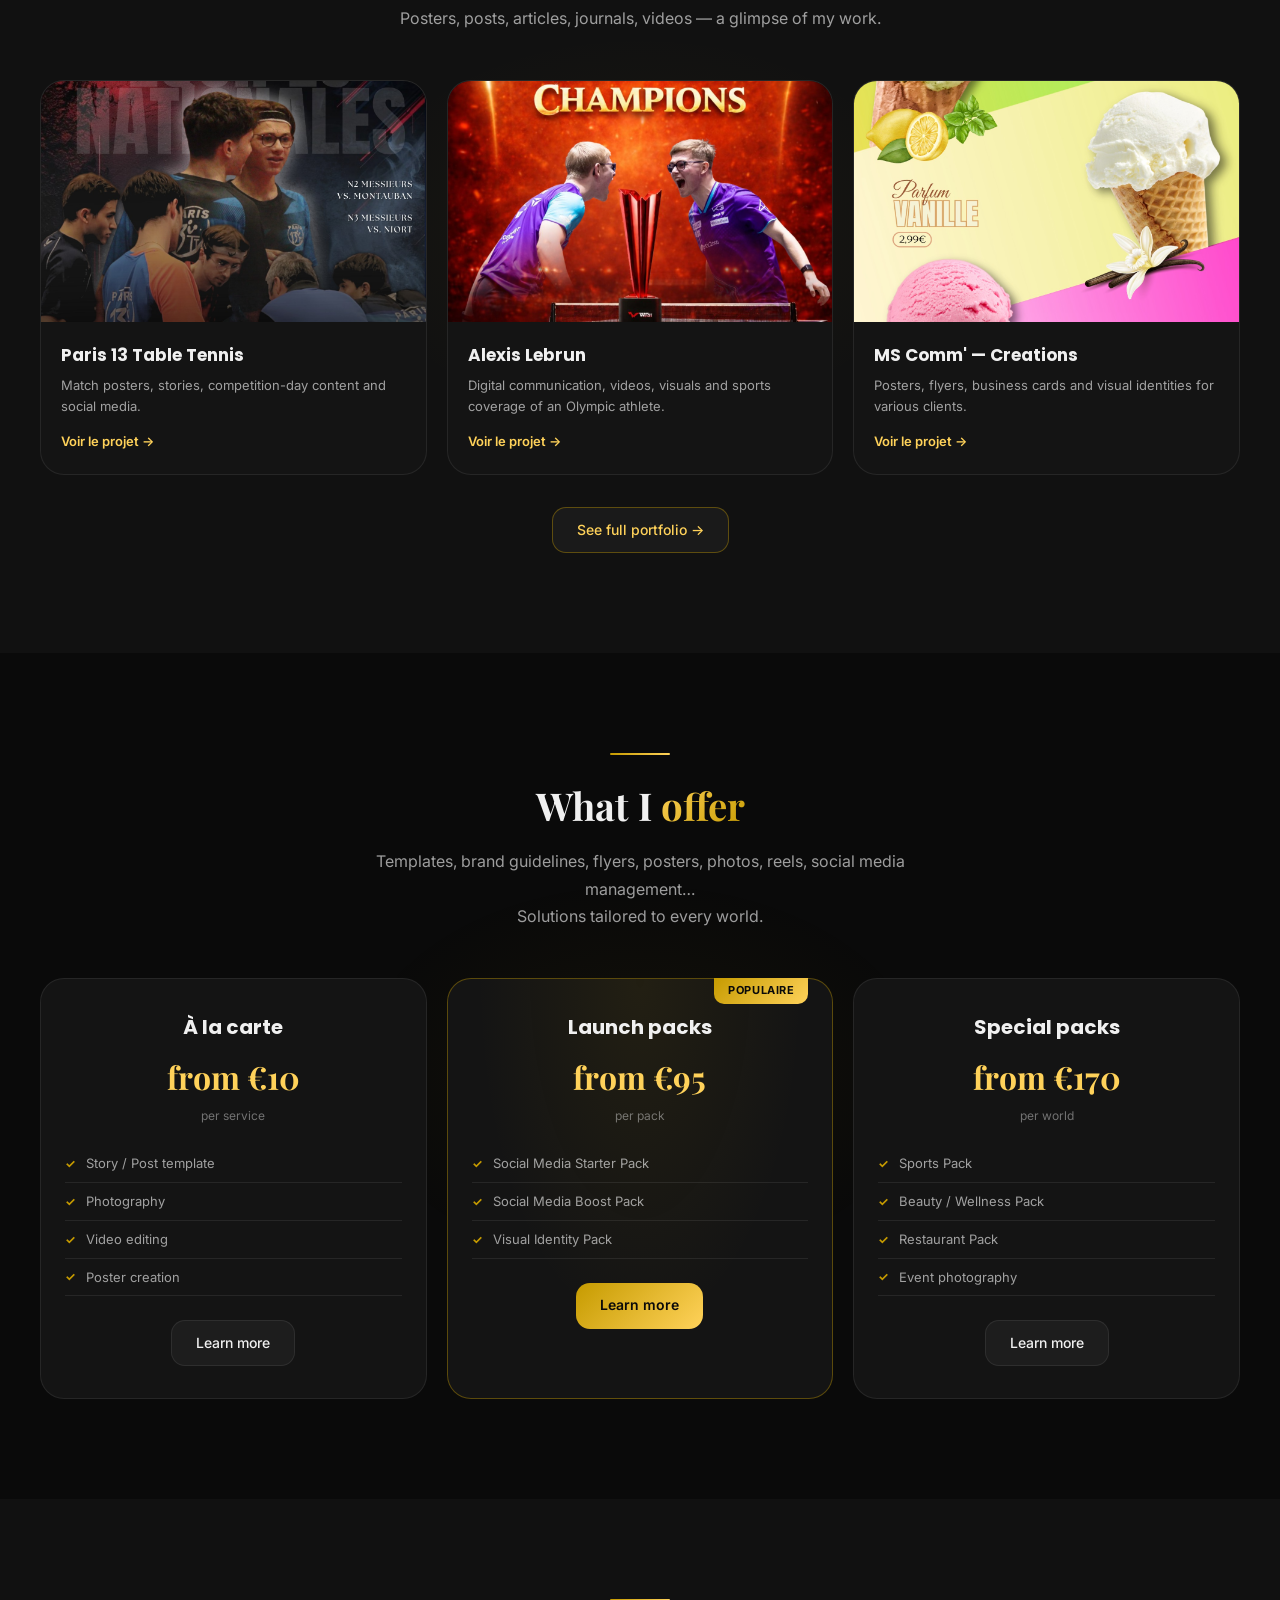
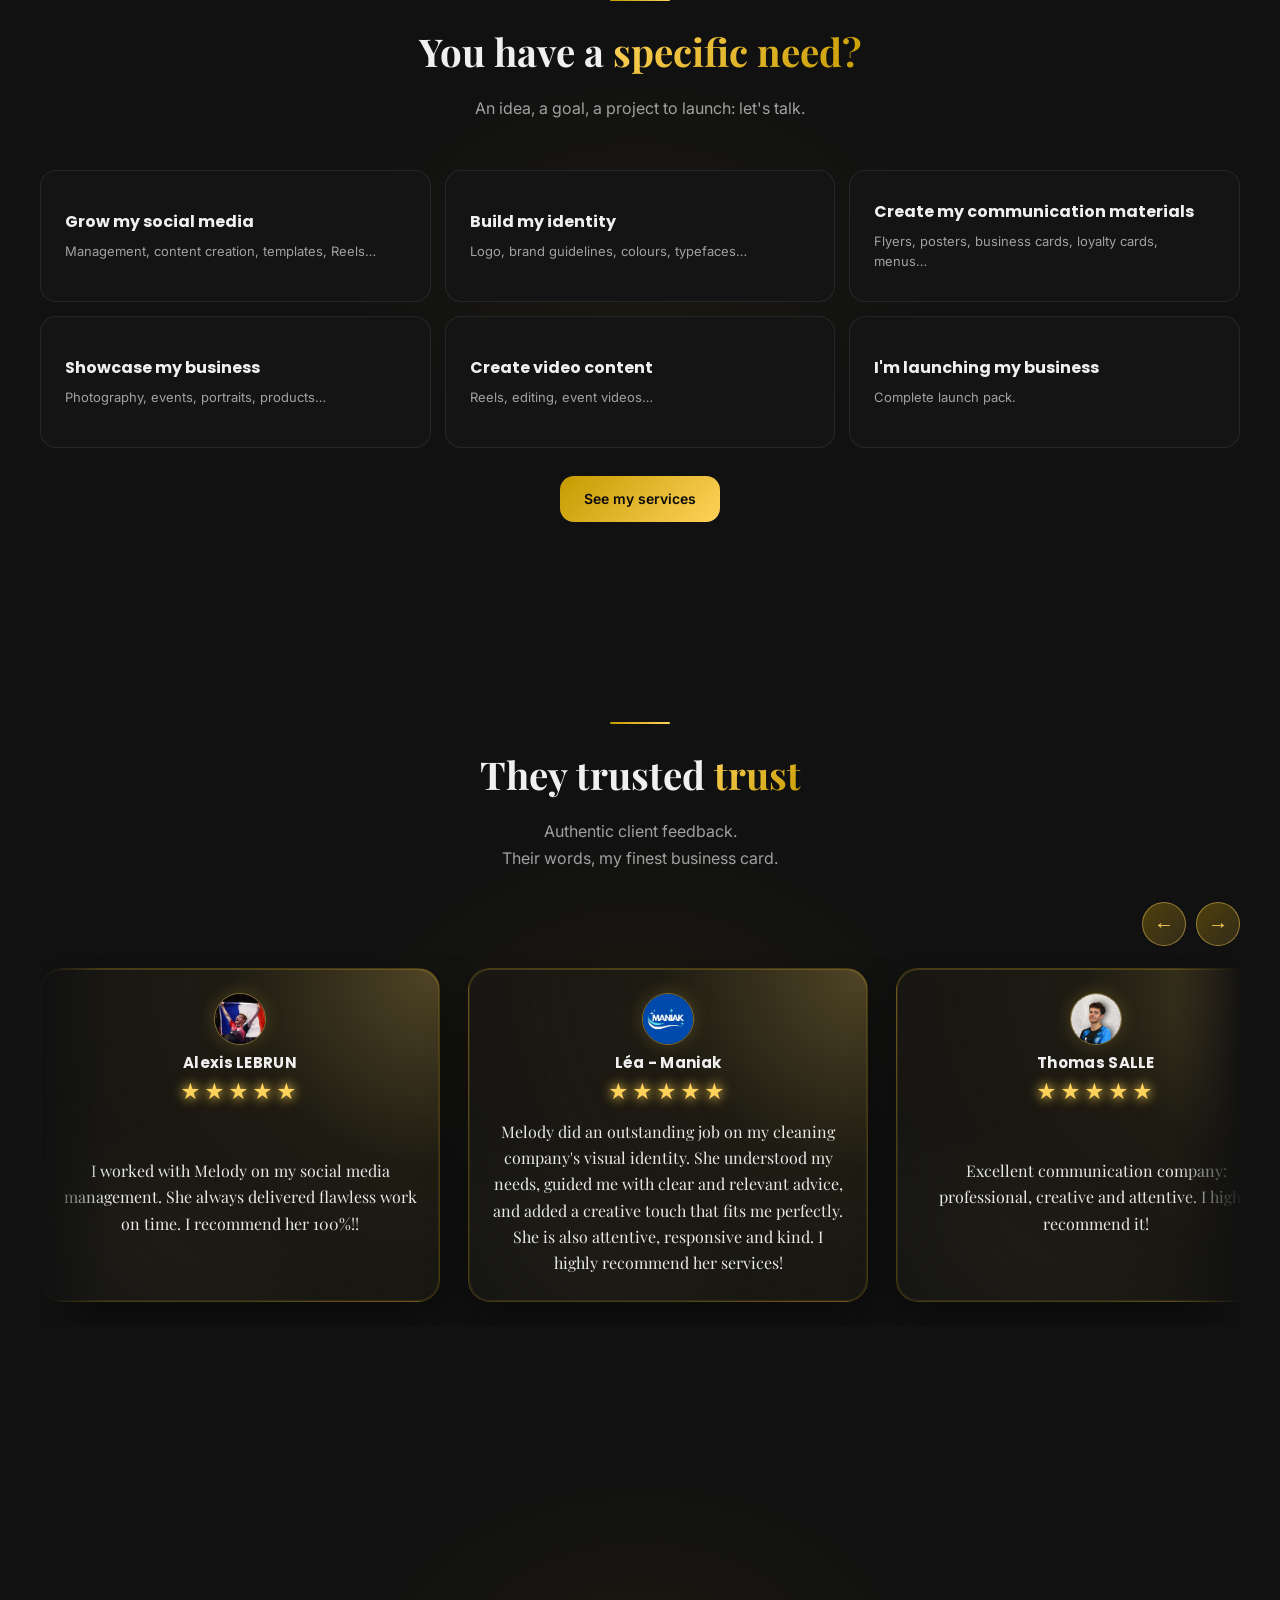
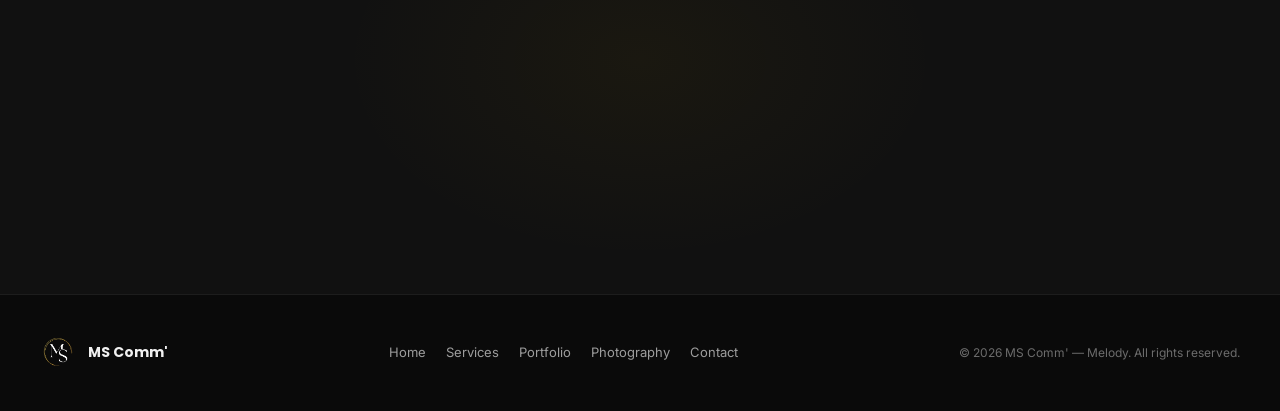
==== commit 87e5d428: "Make language SEO URLs explicit" ====
--- a/index.html
+++ b/index.html
@@ -11,7 +11,7 @@
   
   <!-- Open Graph / Facebook -->
   <meta property="og:type" content="website" />
-  <meta property="og:url" content="https://ms-comm.github.io/" />
+  <meta property="og:url" content="https://ms-comm.github.io/?lang=fr" />
   <meta property="og:title" content="MS Comm' | Communication Sportive, Média &amp; Événementiel Paris | Melody" />
   <meta property="og:description" content="MS Comm' - Spécialiste en communication sportive, média et événementiel à Paris. Création de contenu, réseaux sociaux, photographie sportive, vidéo événementielle, identité visuelle pour clubs sportifs, athlètes et marques." />
   <meta property="og:image" content="https://ms-comm.github.io/assets/data/logo_white-removebg.png" />
@@ -21,13 +21,13 @@
   
   <!-- Twitter -->
   <meta name="twitter:card" content="summary_large_image" />
-  <meta name="twitter:url" content="https://ms-comm.github.io/" />
+  <meta name="twitter:url" content="https://ms-comm.github.io/?lang=fr" />
   <meta name="twitter:title" content="MS Comm' | Communication Sportive, Média &amp; Événementiel Paris | Melody" />
   <meta name="twitter:description" content="MS Comm' - Spécialiste en communication sportive, média et événementiel à Paris. Création de contenu, réseaux sociaux, photographie sportive, vidéo événementielle, identité visuelle pour clubs sportifs, athlètes et marques." />
   <meta name="twitter:image" content="https://ms-comm.github.io/assets/data/logo_white-removebg.png" />
-  <link rel="alternate" hreflang="fr" href="https://ms-comm.github.io/" />
+  <link rel="alternate" hreflang="fr" href="https://ms-comm.github.io/?lang=fr" />
   <link rel="alternate" hreflang="en" href="https://ms-comm.github.io/?lang=en" />
-  <link rel="alternate" hreflang="x-default" href="https://ms-comm.github.io/" />
+  <link rel="alternate" hreflang="x-default" href="https://ms-comm.github.io/?lang=fr" />
   <link rel="manifest" href="manifest.json" />
   <link rel="icon" type="image/png" href="assets/data/logo_white-removebg.png" />
   <link rel="apple-touch-icon" href="assets/data/logo_white-removebg.png" />
@@ -37,7 +37,7 @@
   <link rel="stylesheet" href="assets/css/account.css?v=20260923a" />
   <script src="assets/js/main.js?v=20260923a" defer></script>
   <script src="assets/js/i18n.js?v=20260923a" defer></script>
-  <script src="assets/js/seo.js?v=20260927a" defer></script>
+  <script src="assets/js/seo.js?v=20260927b" defer></script>
   <script src="assets/js/account.js?v=20260923a" defer></script>
   <script src="assets/js/track.js" defer></script>
   <link rel="sitemap" type="application/xml" href="/sitemap.xml" />
